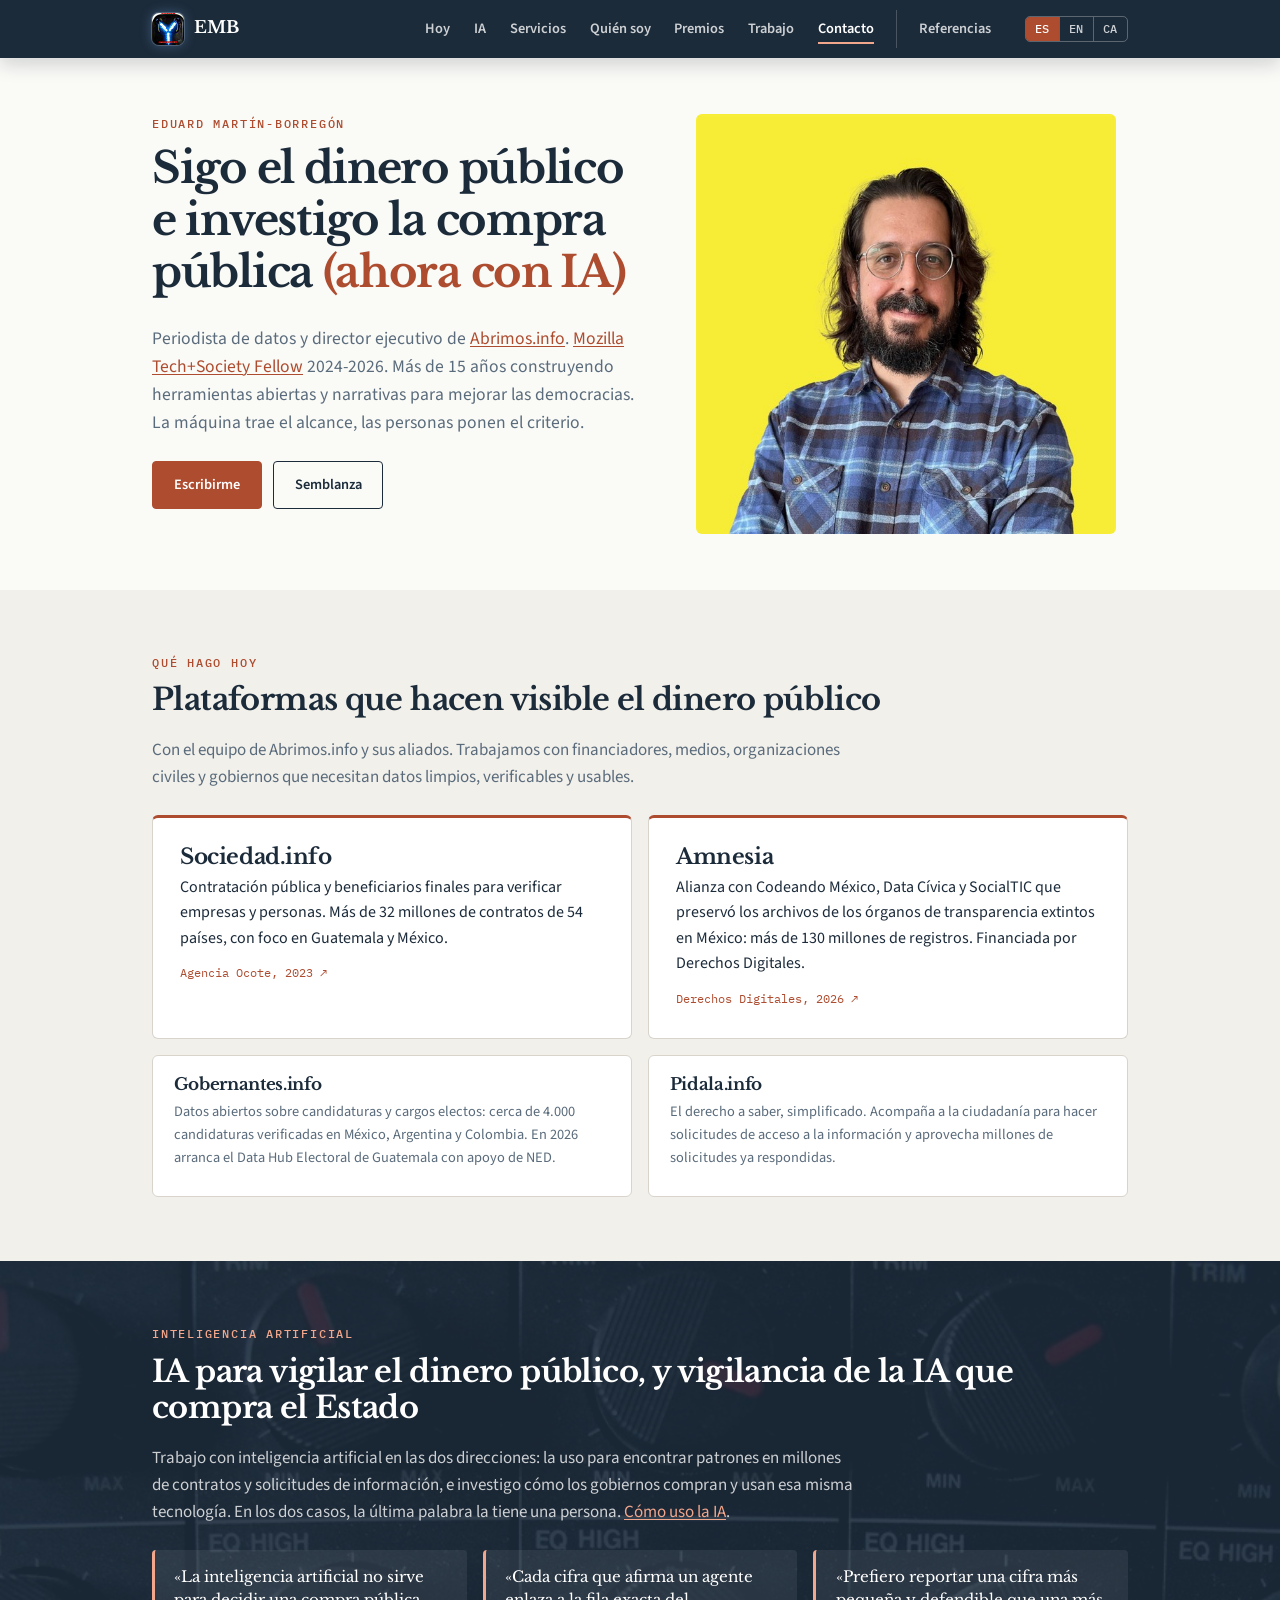
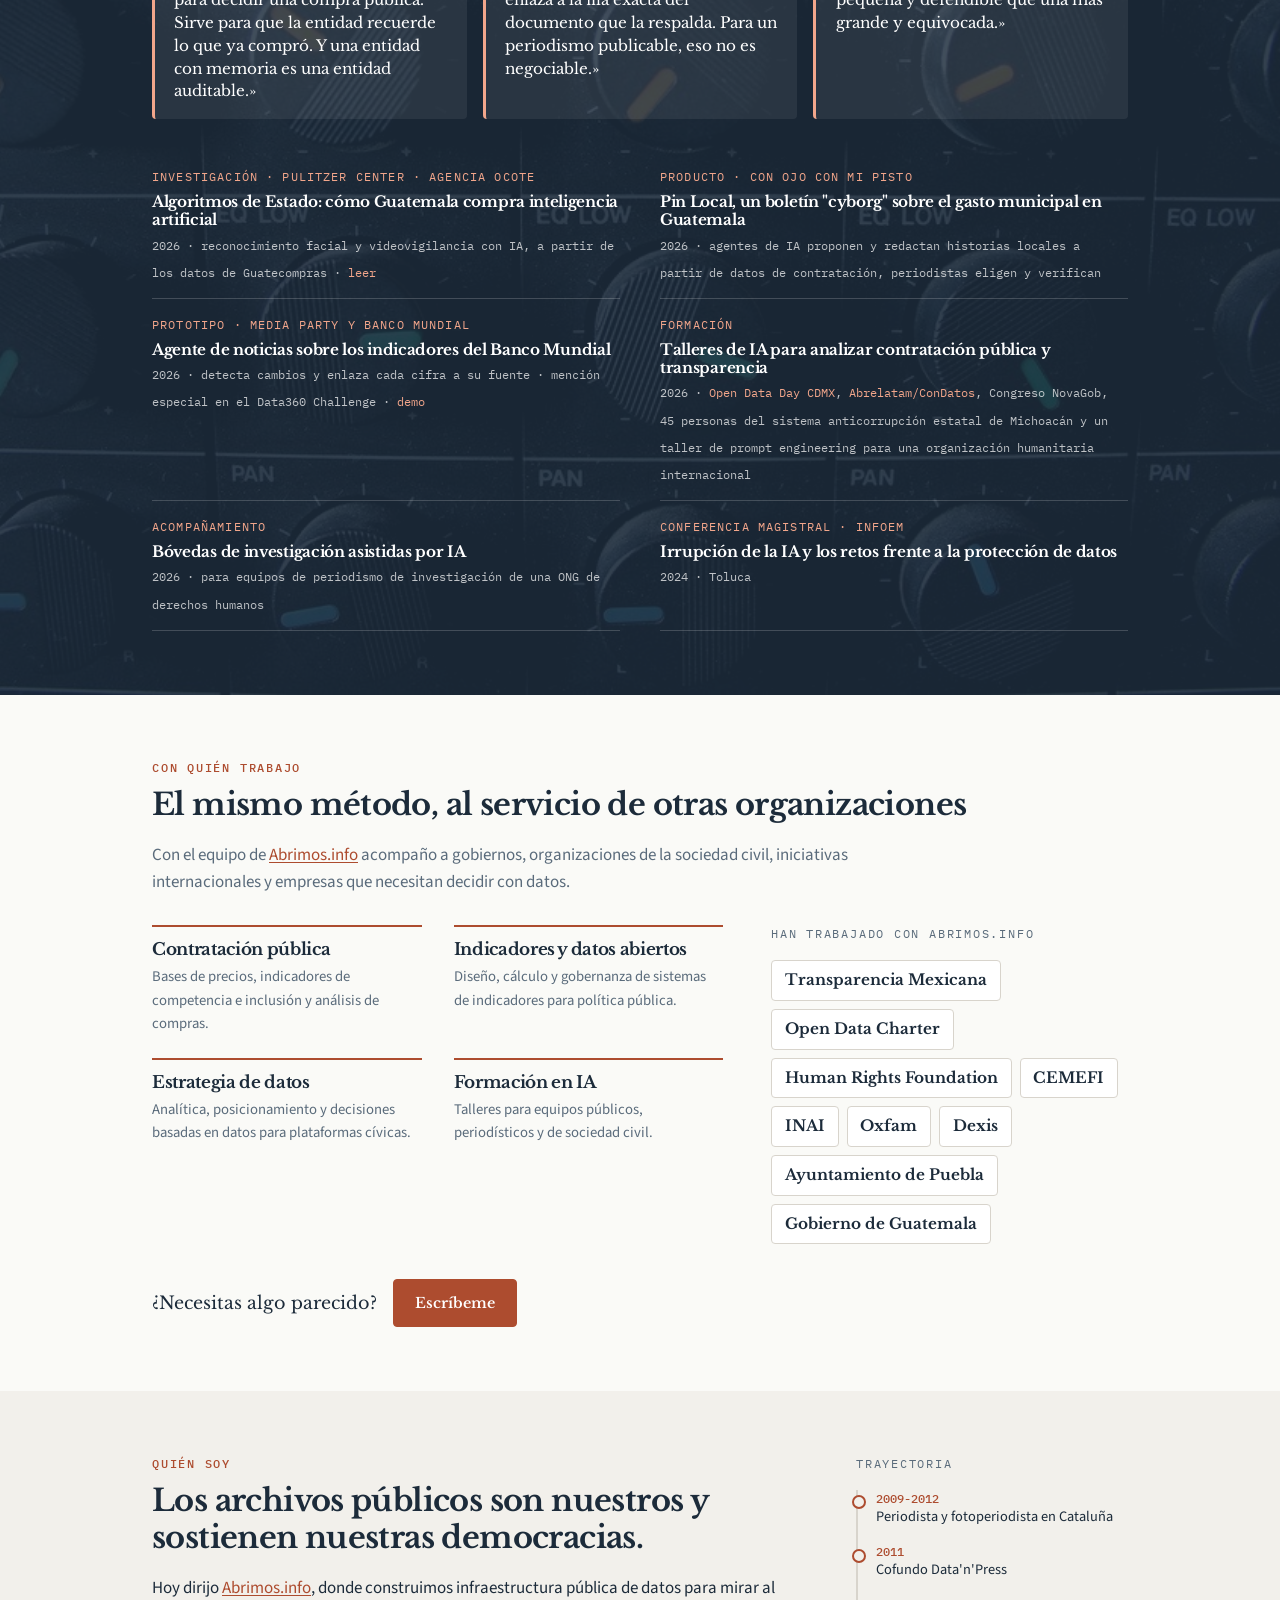
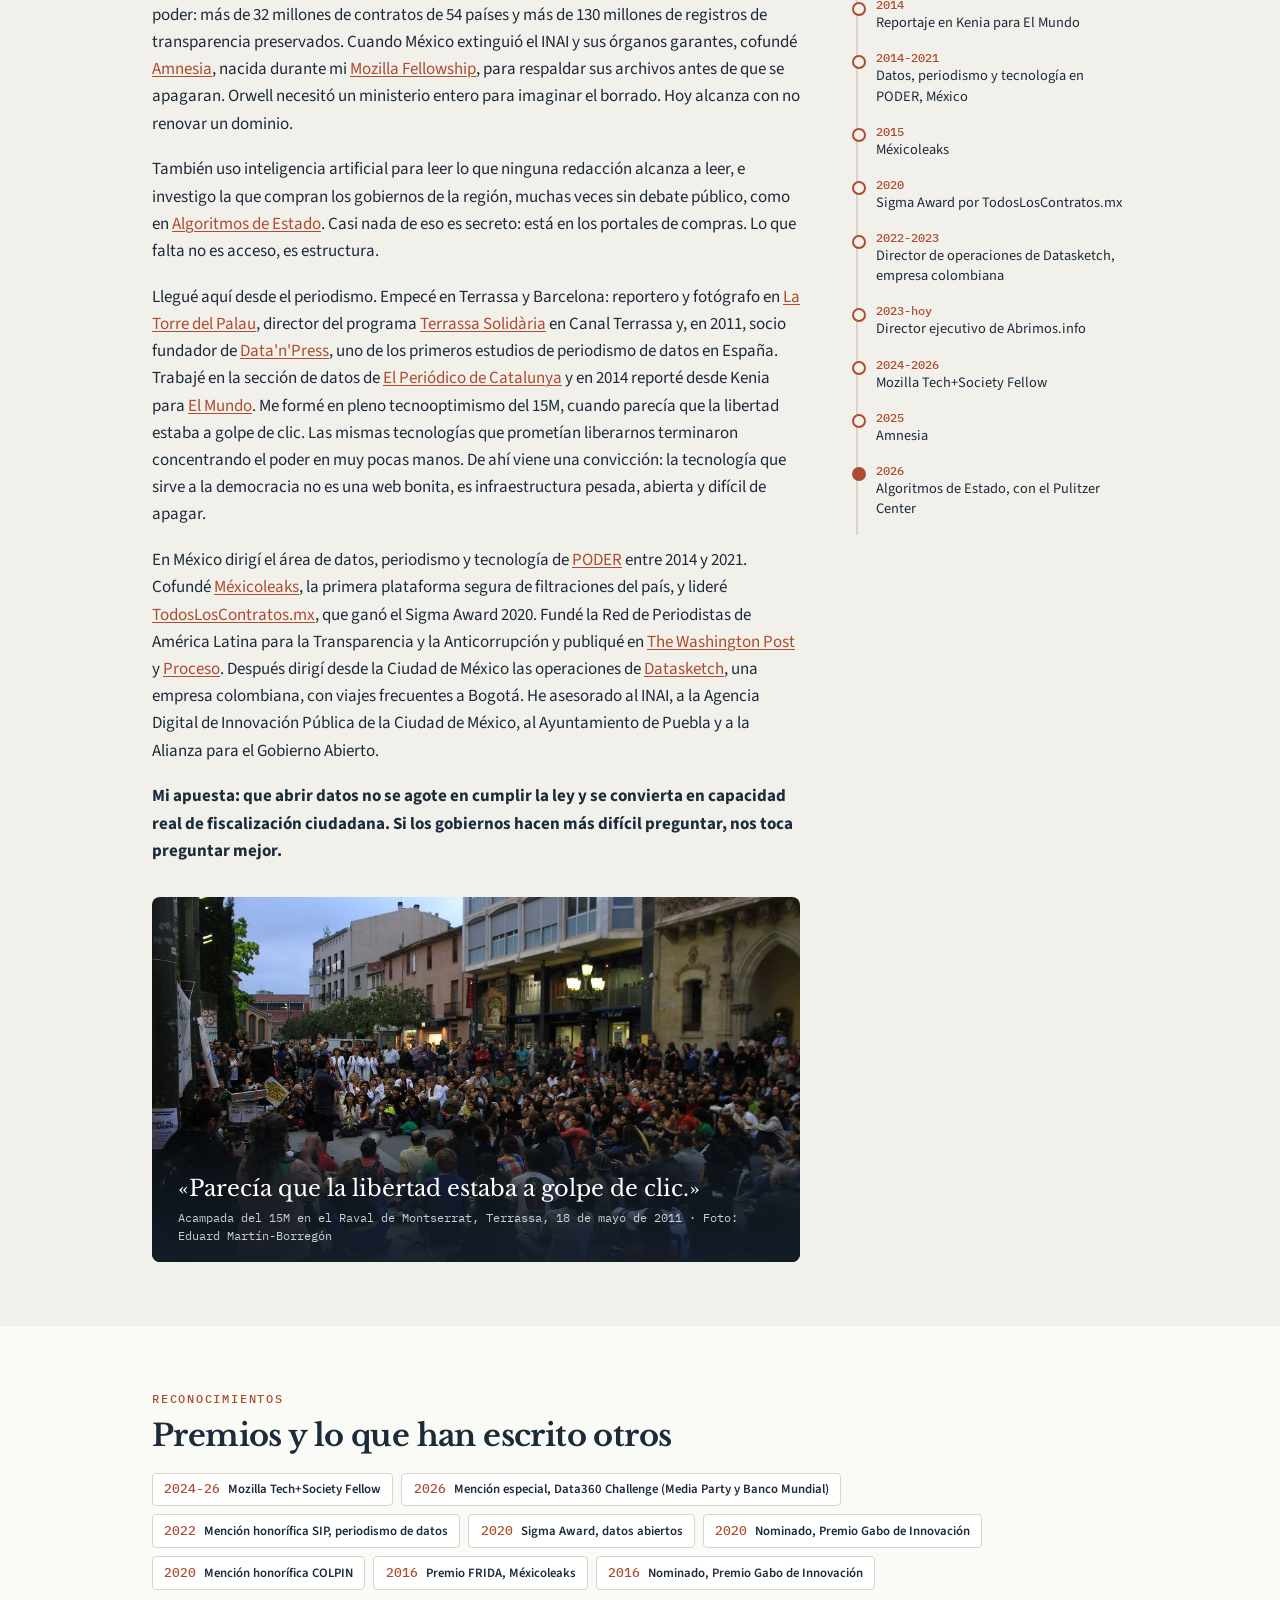
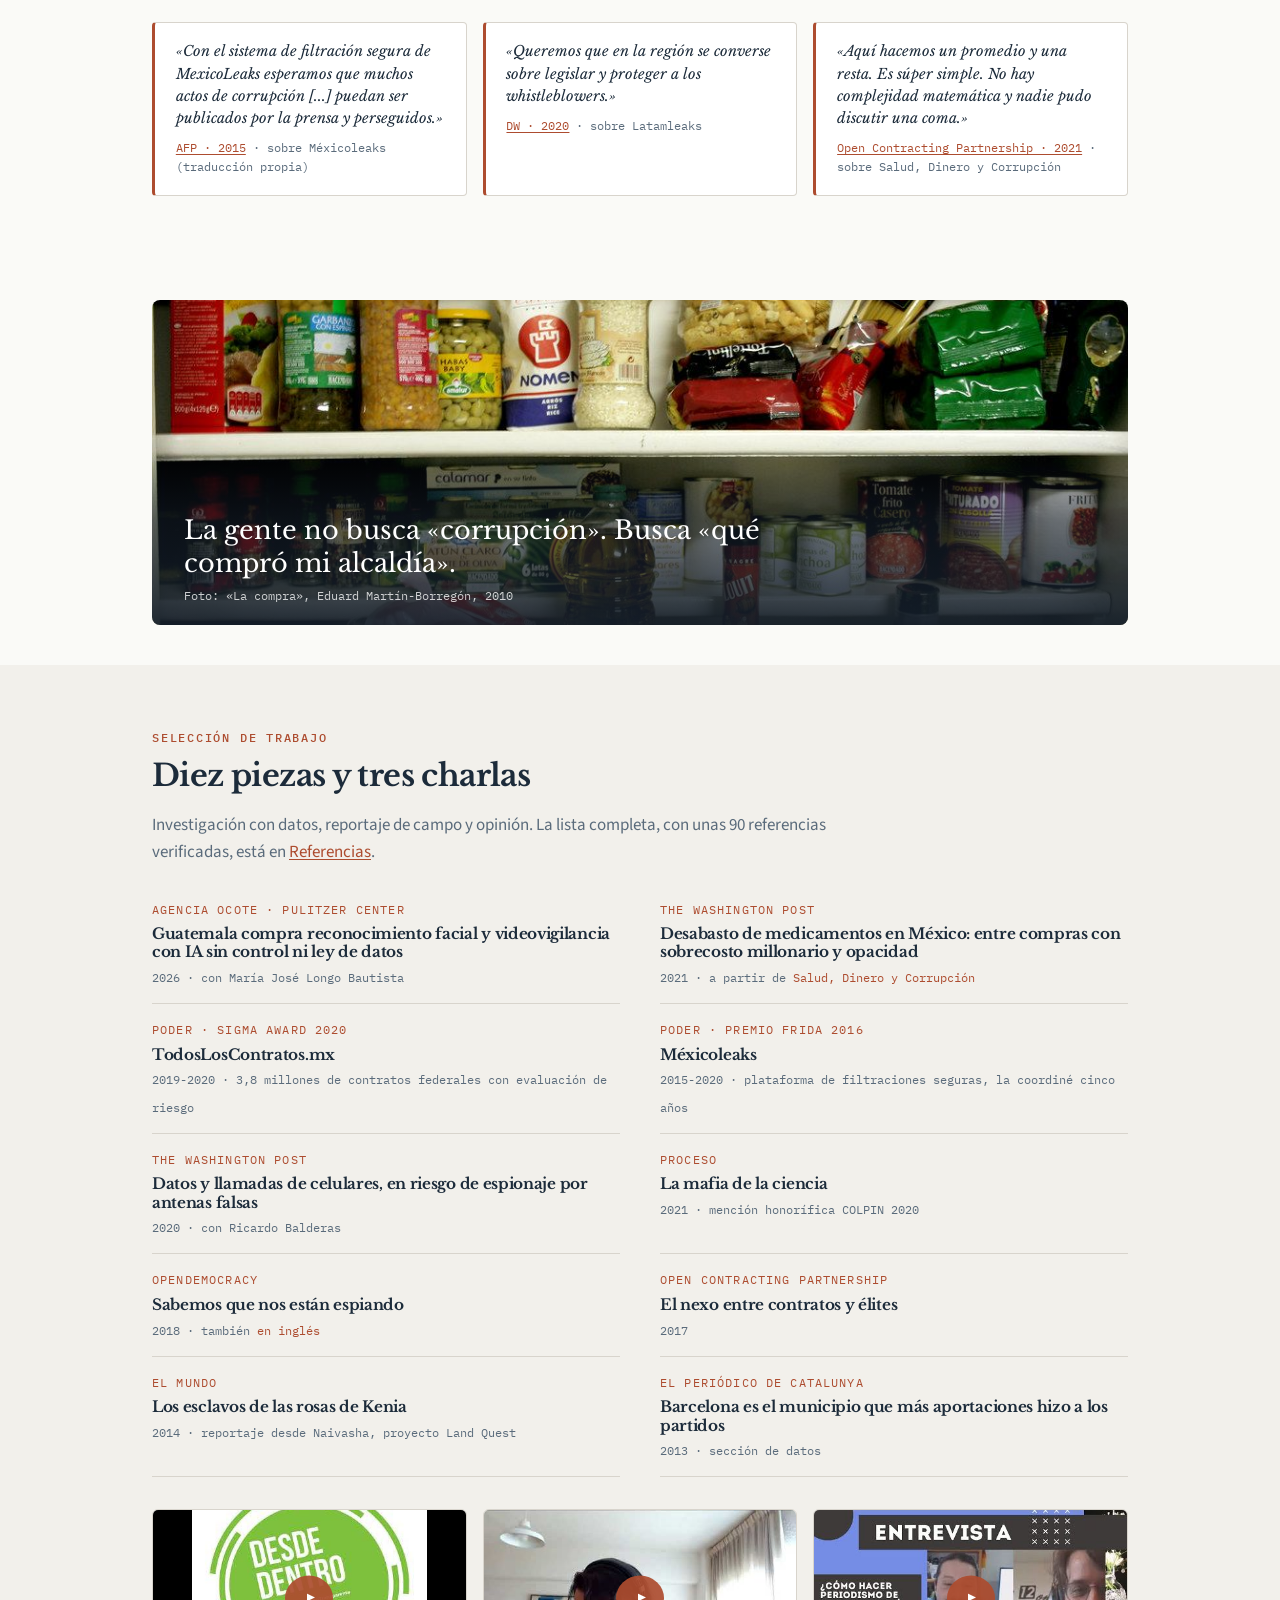
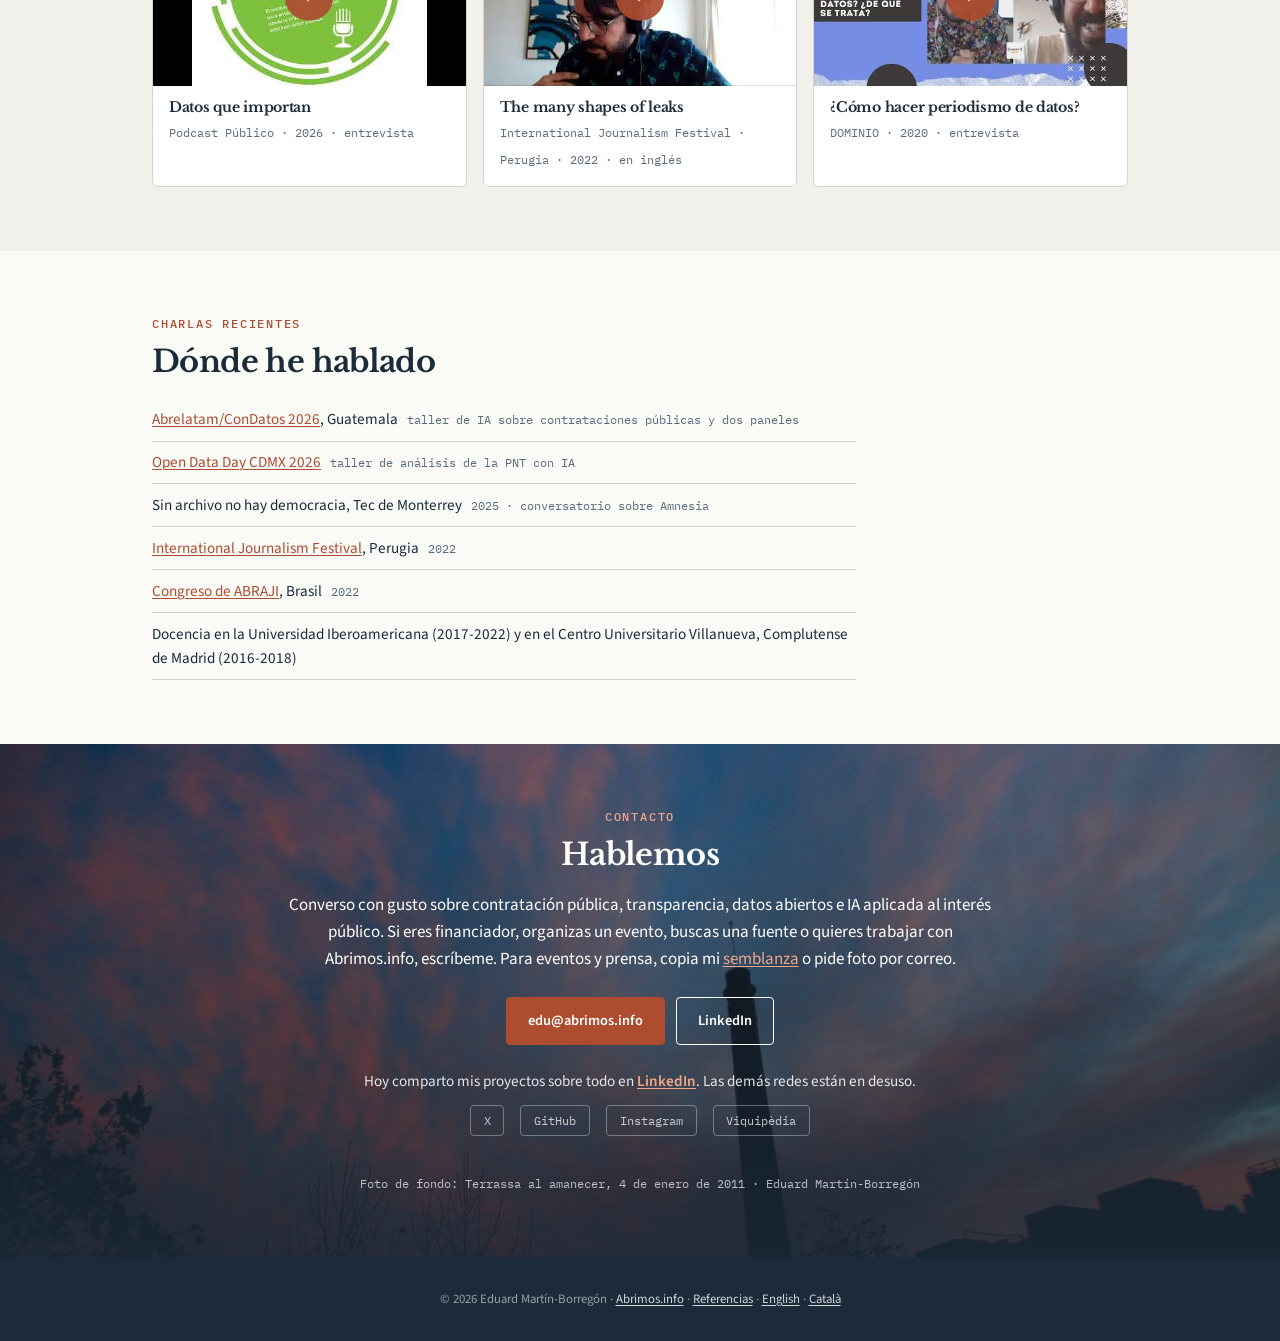
==== index.html @ fc4aac22 "Primera versión de emartinborregon.com en español, inglés y catalán Web estática sin dependencias: p" ====
<!DOCTYPE html>
<html lang="es">
<head>
	<!-- Google tag (gtag.js) -->
	<script async src="https://www.googletagmanager.com/gtag/js?id=G-W6K7R63HX7"></script>
	<script>
		window.dataLayer = window.dataLayer || [];
		function gtag(){dataLayer.push(arguments);}
		gtag('js', new Date());

		gtag('config', 'G-W6K7R63HX7');
	</script>
	<meta charset="utf-8" />
	<meta name="viewport" content="width=device-width, initial-scale=1" />
	<title>Eduard Martín-Borregón | Periodista de datos, contratación pública e IA</title>
	<meta name="description" content="Periodista de datos y director ejecutivo de Abrimos.info. Sigo el dinero público y la compra pública en América Latina, ahora también con IA. Mozilla Fellow y Sigma Award 2020." />
	<meta name="author" content="Eduard Martín-Borregón" />
	<link rel="canonical" href="https://emartinborregon.com/" />
	<link rel="alternate" hreflang="es" href="https://emartinborregon.com/" />
	<link rel="alternate" hreflang="en" href="https://emartinborregon.com/en/" />
	<link rel="alternate" hreflang="ca" href="https://emartinborregon.com/ca/" />
	<link rel="alternate" hreflang="x-default" href="https://emartinborregon.com/" />
	<link rel="icon" href="favicon.ico" sizes="32x32" />
	<link rel="icon" href="icon-192.png" type="image/png" sizes="192x192" />
	<link rel="apple-touch-icon" href="apple-touch-icon.png" />
	<meta name="robots" content="index, follow, max-image-preview:large, max-snippet:-1" />
	<meta property="og:type" content="profile" />
	<meta property="og:site_name" content="Eduard Martín-Borregón" />
	<meta property="og:locale" content="es_MX" />
	<meta property="og:locale:alternate" content="en_US" />
	<meta property="og:locale:alternate" content="ca_ES" />
	<meta property="og:url" content="https://emartinborregon.com/" />
	<meta property="og:title" content="Eduard Martín-Borregón | Sigo el dinero público e investigo la compra pública (ahora con IA)" />
	<meta property="og:description" content="Periodista de datos y director ejecutivo de Abrimos.info. Sigo el dinero público y la compra pública en América Latina, ahora también con IA. Mozilla Fellow y Sigma Award 2020." />
	<meta property="og:image" content="https://emartinborregon.com/images/og-emb.jpg" />
	<meta property="og:image:width" content="1200" />
	<meta property="og:image:height" content="630" />
	<meta property="og:image:alt" content="Retrato de Eduard Martín-Borregón" />
	<meta name="twitter:card" content="summary_large_image" />
	<meta name="twitter:creator" content="@emartinborregon" />
	<script type="application/ld+json">
{
 "@context": "https://schema.org",
 "@graph": [
  {
   "@type": "WebSite",
   "@id": "https://emartinborregon.com/#website",
   "url": "https://emartinborregon.com/",
   "name": "Eduard Martín-Borregón",
   "inLanguage": [
    "es",
    "en",
    "ca"
   ],
   "publisher": {
    "@id": "https://emartinborregon.com/#person"
   }
  },
  {
   "@type": "ProfilePage",
   "@id": "https://emartinborregon.com/#webpage",
   "url": "https://emartinborregon.com/",
   "name": "Eduard Martín-Borregón | Periodista de datos, contratación pública e IA",
   "inLanguage": "es",
   "isPartOf": {
    "@id": "https://emartinborregon.com/#website"
   },
   "mainEntity": {
    "@id": "https://emartinborregon.com/#person"
   },
   "author": {
    "@id": "https://emartinborregon.com/#person"
   },
   "dateModified": "2026-10-14"
  },
  {
   "@type": "Person",
   "@id": "https://emartinborregon.com/#person",
   "name": "Eduard Martín-Borregón",
   "givenName": "Eduard",
   "familyName": "Martín-Borregón",
   "alternateName": [
    "Edu Martín-Borregón",
    "Eduard Martín Borregón",
    "Eduard Martin-Borregon",
    "Eduard Martín-Borregon",
    "EMB"
   ],
   "url": "https://emartinborregon.com/",
   "image": "https://emartinborregon.com/images/emb-retrato.jpg",
   "email": "mailto:edu@abrimos.info",
   "description": "Eduard Martín-Borregón es periodista de datos y director ejecutivo de Abrimos.info. Mozilla Tech+Society Fellow 2024-2026, cofundó Méxicoleaks y Amnesia y lideró TodosLosContratos.mx, ganador del Sigma Award 2020. Desde hace más de 15 años construye herramientas abiertas para seguir el dinero público, ahora también con inteligencia artificial.",
   "jobTitle": "Director ejecutivo de Abrimos.info",
   "hasOccupation": {
    "@type": "Occupation",
    "name": "Periodista de datos"
   },
   "worksFor": {
    "@type": "Organization",
    "name": "Abrimos.info",
    "url": "https://abrimos.info"
   },
   "affiliation": {
    "@type": "Organization",
    "name": "Mozilla Foundation",
    "url": "https://www.mozillafoundation.org"
   },
   "homeLocation": {
    "@type": "Place",
    "name": "Ciudad de México"
   },
   "knowsLanguage": [
    "es",
    "en",
    "ca"
   ],
   "knowsAbout": [
    "Periodismo de datos",
    "Contratación pública",
    "Transparencia y acceso a la información",
    "Datos abiertos",
    "Tecnología cívica",
    "Inteligencia artificial aplicada al interés público",
    "Rendición de cuentas de la IA",
    "Preservación de archivos públicos",
    "Beneficiarios finales"
   ],
   "alumniOf": [
    {
     "@type": "CollegeOrUniversity",
     "name": "Universitat Ramon Llull - Blanquerna"
    },
    {
     "@type": "CollegeOrUniversity",
     "name": "Universidad Rey Juan Carlos"
    }
   ],
   "award": [
    "Mozilla Tech+Society Fellowship 2024-2026",
    "Mención especial, Data360 Challenge 2026 (Media Party y Banco Mundial)",
    "Mención honorífica en periodismo de datos, premios SIP 2022",
    "Sigma Award 2020, TodosLosContratos.mx",
    "Nominado al Premio Gabo de Innovación 2020, TodosLosContratos.mx",
    "Mención honorífica COLPIN 2020, La mafia de la ciencia",
    "Premio FRIDA 2016, Méxicoleaks",
    "Nominado al Premio Gabo de Innovación 2016, Méxicoleaks"
   ],
   "sameAs": [
    "https://www.linkedin.com/in/emartinborregon/",
    "https://x.com/emartinborregon",
    "https://github.com/emartinborregon",
    "https://www.instagram.com/emartinborregon",
    "https://www.flickr.com/photos/emartinborregon/",
    "https://www.wikidata.org/wiki/Q19998327",
    "https://ca.wikipedia.org/wiki/Eduard_Mart%C3%ADn-Borreg%C3%B3n",
    "https://pulitzercenter.org/people/eduard-martin-borregon",
    "https://www.mozillafoundation.org/en/what-we-do/grantmaking/fellowship/eduard-martin-borregon/",
    "https://www.proceso.com.mx/autor/eduard-martin-borregon.html"
   ]
  }
 ]
}
	</script>
	<link rel="preconnect" href="https://fonts.googleapis.com" />
	<link rel="preconnect" href="https://fonts.gstatic.com" crossorigin />
	<link href="https://fonts.googleapis.com/css2?family=Libre+Baskerville:ital,wght@0,400;0,700;1,400&family=Source+Sans+3:wght@400;600;700&family=IBM+Plex+Mono:wght@400;500&display=swap" rel="stylesheet" />
	<link rel="stylesheet" href="style.css" />
</head>
<body>

<nav class="top">
	<div class="wrap">
		<a class="logo" href="#"><img src="images/avatar-emb.jpg" alt="" width="28" height="28" /><span>EMB</span></a>
		<ul class="menu" aria-label="Menú principal">
			<li><a href="#hoy">Hoy</a></li>
			<li><a href="#ia">IA</a></li>
			<li><a href="#con-quien">Servicios</a></li>
			<li><a href="#quien">Quién soy</a></li>
			<li><a href="#reconocimientos">Premios</a></li>
			<li><a href="#trabajo">Trabajo</a></li>
			<li><a href="#contacto">Contacto</a></li>
			<li class="nav-page"><a href="referencias.html">Referencias</a></li>
		</ul>
		<div class="lang" role="group" aria-label="Idioma"><span aria-current="true">ES</span><a href="en/index.html" hreflang="en" lang="en">EN</a><a href="ca/index.html" hreflang="ca" lang="ca">CA</a></div>
	</div>
</nav>

<main>

<!-- 1. Portada -->
<header class="wrap hero">
	<div>
		<span class="label">Eduard Martín-Borregón</span>
		<h1>Sigo el dinero público e investigo la compra pública <span class="h1-tag">(ahora con IA)</span></h1>
		<p class="lead">Periodista de datos y director ejecutivo de <a href="https://abrimos.info" target="_blank" rel="noopener">Abrimos.info</a>. <a href="https://www.mozillafoundation.org/en/what-we-do/grantmaking/fellowship/eduard-martin-borregon/" target="_blank" rel="noopener">Mozilla Tech+Society Fellow</a> 2024-2026. Más de 15 años construyendo herramientas abiertas y narrativas para mejorar las democracias. La máquina trae el alcance, las personas ponen el criterio.</p>
		<div class="actions">
			<a class="btn primary" href="mailto:edu@abrimos.info">Escribirme</a>
			<a class="btn" href="#semblanza" data-open-bio>Semblanza</a>
		</div>
	</div>
	<div class="photo">
		<img src="images/emb-retrato.jpg" alt="Retrato de Eduard Martín-Borregón" width="600" height="600" fetchpriority="high" />
	</div>
</header>

<!-- 3. Qué hago hoy -->
<section id="hoy" class="alt">
	<div class="wrap">
		<span class="label">Qué hago hoy</span>
		<h2>Plataformas que hacen visible el dinero público</h2>
		<p class="prose muted">Con el equipo de Abrimos.info y sus aliados. Trabajamos con financiadores, medios, organizaciones civiles y gobiernos que necesitan datos limpios, verificables y usables.</p>
		<div class="cards hoy">
			<div class="card main">
				<h3><a href="https://sociedad.info" target="_blank" rel="noopener">Sociedad.info</a></h3>
				<p>Contratación pública y beneficiarios finales para verificar empresas y personas. Más de 32 millones de contratos de 54 países, con foco en Guatemala y México.</p>
				<span class="mono"><a href="https://www.agenciaocote.com/blog/2023/12/07/accede-a-sociedad-info-y-fiscaliza-los-gastos-mientras-guatecompras-esta-fuera-de-linea/" target="_blank" rel="noopener">Agencia Ocote, 2023 ↗</a></span>
			</div>
			<div class="card main">
				<h3><a href="https://amnesia.lat" target="_blank" rel="noopener">Amnesia</a></h3>
				<p>Alianza con Codeando México, Data Cívica y SocialTIC que preservó los archivos de los órganos de transparencia extintos en México: más de 130 millones de registros. Financiada por Derechos Digitales.</p>
				<span class="mono"><a href="https://www.derechosdigitales.org/noticias/la-informacion-publica-tambien-es-parte-de-la-memoria-colectiva/" target="_blank" rel="noopener">Derechos Digitales, 2026 ↗</a></span>
			</div>
			<div class="card">
				<h3><a href="https://gobernantes.info" target="_blank" rel="noopener">Gobernantes.info</a></h3>
				<p>Datos abiertos sobre candidaturas y cargos electos: cerca de 4.000 candidaturas verificadas en México, Argentina y Colombia. En 2026 arranca el Data Hub Electoral de Guatemala con apoyo de NED.</p>
			</div>
			<div class="card">
				<h3><a href="https://pidala.info" target="_blank" rel="noopener">Pidala.info</a></h3>
				<p>El derecho a saber, simplificado. Acompaña a la ciudadanía para hacer solicitudes de acceso a la información y aprovecha millones de solicitudes ya respondidas.</p>
			</div>
		</div>
	</div>
</section>

<!-- 3b. IA -->
<section id="ia" class="dark">
	<div class="wrap">
		<span class="label">Inteligencia artificial</span>
		<h2>IA para vigilar el dinero público, y vigilancia de la IA que compra el Estado</h2>
		<p class="prose muted">Trabajo con inteligencia artificial en las dos direcciones: la uso para encontrar patrones en millones de contratos y solicitudes de información, e investigo cómo los gobiernos compran y usan esa misma tecnología. En los dos casos, la última palabra la tiene una persona. <a href="ia.html">Cómo uso la IA</a>.</p>
		<div class="principles">
			<figure><blockquote>«La inteligencia artificial no sirve para decidir una compra pública. Sirve para que la entidad recuerde lo que ya compró. Y una entidad con memoria es una entidad auditable.»</blockquote></figure>
			<figure><blockquote>«Cada cifra que afirma un agente enlaza a la fila exacta del documento que la respalda. Para un periodismo publicable, eso no es negociable.»</blockquote></figure>
			<figure><blockquote>«Prefiero reportar una cifra más pequeña y defendible que una más grande y equivocada.»</blockquote></figure>
		</div>
		<div class="work">
			<div class="item">
				<span class="outlet">Investigación · Pulitzer Center · Agencia Ocote</span>
				<h3><a href="https://pulitzercenter.org/projects/state-algorithms-how-guatemala-buys-artificial-intelligence" target="_blank" rel="noopener">Algoritmos de Estado: cómo Guatemala compra inteligencia artificial</a></h3>
				<span class="mono">2026 · reconocimiento facial y videovigilancia con IA, a partir de los datos de Guatecompras · <a href="https://www.agenciaocote.com/blog/2026/07/08/ia-videovigilancia-control/" target="_blank" rel="noopener">leer</a></span>
			</div>
			<div class="item">
				<span class="outlet">Producto · con Ojo con mi Pisto</span>
				<h3><a href="https://www.ojoconmipisto.com/" target="_blank" rel="noopener">Pin Local, un boletín "cyborg" sobre el gasto municipal en Guatemala</a></h3>
				<span class="mono">2026 · agentes de IA proponen y redactan historias locales a partir de datos de contratación, periodistas eligen y verifican</span>
			</div>
			<div class="item">
				<span class="outlet">Prototipo · Media Party y Banco Mundial</span>
				<h3><a href="https://github.com/Abrimos-info/abrimos-data360-monitor" target="_blank" rel="noopener">Agente de noticias sobre los indicadores del Banco Mundial</a></h3>
				<span class="mono">2026 · detecta cambios y enlaza cada cifra a su fuente · mención especial en el Data360 Challenge · <a href="https://data360-demo.abrimos.info" target="_blank" rel="noopener">demo</a></span>
			</div>
			<div class="item">
				<span class="outlet">Formación</span>
				<h3>Talleres de IA para analizar contratación pública y transparencia</h3>
				<span class="mono">2026 · <a href="https://socialtic.org/blog/open-data-day-cdmx-2026/" target="_blank" rel="noopener">Open Data Day CDMX</a>, <a href="https://pretalx.abrelatam.org/abrelatam-2026/speaker/HJXRQH/" target="_blank" rel="noopener">Abrelatam/ConDatos</a>, Congreso NovaGob, 45 personas del sistema anticorrupción estatal de Michoacán y un taller de prompt engineering para una organización humanitaria internacional</span>
			</div>
			<div class="item">
				<span class="outlet">Acompañamiento</span>
				<h3>Bóvedas de investigación asistidas por IA</h3>
				<span class="mono">2026 · para equipos de periodismo de investigación de una ONG de derechos humanos</span>
			</div>
			<div class="item">
				<span class="outlet">Conferencia magistral · INFOEM</span>
				<h3><a href="https://infoem.org.mx/doc/publicaciones/progcongintinfoem2024V3web.pdf" target="_blank" rel="noopener">Irrupción de la IA y los retos frente a la protección de datos</a></h3>
				<span class="mono">2024 · Toluca</span>
			</div>
		</div>
	</div>
</section>

<!-- 3a. Con quién trabajo -->
<section id="con-quien">
	<div class="wrap">
		<span class="label">Con quién trabajo</span>
		<h2>El mismo método, al servicio de otras organizaciones</h2>
		<p class="prose muted">Con el equipo de <a href="https://abrimos.info" target="_blank" rel="noopener">Abrimos.info</a> acompaño a gobiernos, organizaciones de la sociedad civil, iniciativas internacionales y empresas que necesitan decidir con datos.</p>
		<div class="clients">
			<ul class="services">
				<li><h3>Contratación pública</h3><p>Bases de precios, indicadores de competencia e inclusión y análisis de compras.</p></li>
				<li><h3>Indicadores y datos abiertos</h3><p>Diseño, cálculo y gobernanza de sistemas de indicadores para política pública.</p></li>
				<li><h3>Estrategia de datos</h3><p>Analítica, posicionamiento y decisiones basadas en datos para plataformas cívicas.</p></li>
				<li><h3>Formación en IA</h3><p>Talleres para equipos públicos, periodísticos y de sociedad civil.</p></li>
			</ul>
			<div class="orgs">
				<p class="timeline-title">Han trabajado con Abrimos.info</p>
				<ul aria-label="Organizaciones">
					<li>Transparencia Mexicana</li>
					<li>Open Data Charter</li>
					<li>Human Rights Foundation</li>
					<li>CEMEFI</li>
					<li>INAI</li>
					<li>Oxfam</li>
					<li>Dexis</li>
					<li>Ayuntamiento de Puebla</li>
					<li>Gobierno de Guatemala</li>
				</ul>
			</div>
		</div>
		<p class="clients-cta"><span>¿Necesitas algo parecido?</span> <a class="btn primary" href="mailto:edu@abrimos.info?subject=Consulta%20desde%20emartinborregon.com">Escríbeme</a></p>
	</div>
</section>

<!-- 2. Quién soy -->
<section id="quien" class="alt">
	<div class="wrap about">
		<div class="prose">
		<span class="label">Quién soy</span>
		<h2>Los archivos públicos son nuestros y sostienen nuestras democracias.</h2>
		<p>Hoy dirijo <a href="https://abrimos.info" target="_blank" rel="noopener">Abrimos.info</a>, donde construimos infraestructura pública de datos para mirar al poder: más de 32 millones de contratos de 54 países y más de 130 millones de registros de transparencia preservados. Cuando México extinguió el INAI y sus órganos garantes, cofundé <a href="https://amnesia.lat" target="_blank" rel="noopener">Amnesia</a>, nacida durante mi <a href="https://www.mozillafoundation.org/en/what-we-do/grantmaking/fellowship/eduard-martin-borregon/" target="_blank" rel="noopener">Mozilla Fellowship</a>, para respaldar sus archivos antes de que se apagaran. Orwell necesitó un ministerio entero para imaginar el borrado. Hoy alcanza con no renovar un dominio.</p>
		<p>También uso inteligencia artificial para leer lo que ninguna redacción alcanza a leer, e investigo la que compran los gobiernos de la región, muchas veces sin debate público, como en <a href="https://www.agenciaocote.com/blog/2026/07/08/ia-videovigilancia-control/" target="_blank" rel="noopener">Algoritmos de Estado</a>. Casi nada de eso es secreto: está en los portales de compras. Lo que falta no es acceso, es estructura.</p>
		<p>Llegué aquí desde el periodismo. Empecé en Terrassa y Barcelona: reportero y fotógrafo en <a href="https://naciodigital.cat/latorredelpalau/politica/cagravelcul-del-radi-de-la-terra_1016172_102.html" target="_blank" rel="noopener">La Torre del Palau</a>, director del programa <a href="http://terrassasolidaria.blogspot.com/2025/05/sobre-el-programa.html" target="_blank" rel="noopener">Terrassa Solidària</a> en Canal Terrassa y, en 2011, socio fundador de <a href="https://datanpress.com" target="_blank" rel="noopener">Data'n'Press</a>, uno de los primeros estudios de periodismo de datos en España. Trabajé en la sección de datos de <a href="https://www.elperiodico.com/es/politica/20131111/barcelona-aportaciones-partidos-politicos-2828790" target="_blank" rel="noopener">El Periódico de Catalunya</a> y en 2014 reporté desde Kenia para <a href="https://www.elmundo.es/internacional/2014/01/16/52d52972268e3e9f318b456f.html" target="_blank" rel="noopener">El Mundo</a>. Me formé en pleno tecnooptimismo del 15M, cuando parecía que la libertad estaba a golpe de clic. Las mismas tecnologías que prometían liberarnos terminaron concentrando el poder en muy pocas manos. De ahí viene una convicción: la tecnología que sirve a la democracia no es una web bonita, es infraestructura pesada, abierta y difícil de apagar.</p>
		<p>En México dirigí el área de datos, periodismo y tecnología de <a href="https://web.archive.org/web/20211205223040/https://poderlatam.org/equipo/" target="_blank" rel="noopener">PODER</a> entre 2014 y 2021. Cofundé <a href="http://web.archive.org/web/20240613221033/https://mexicoleaks.mx/" target="_blank" rel="noopener">Méxicoleaks</a>, la primera plataforma segura de filtraciones del país, y lideré <a href="https://todosloscontratos.sociedad.info/es/todos-los-contratos" target="_blank" rel="noopener">TodosLosContratos.mx</a>, que ganó el Sigma Award 2020. Fundé la Red de Periodistas de América Latina para la Transparencia y la Anticorrupción y publiqué en <a href="https://www.washingtonpost.com/es/post-opinion/2021/05/10/desbasto-medicamentos-mexico-investigacion-imss-opacidad/" target="_blank" rel="noopener">The Washington Post</a> y <a href="https://www.proceso.com.mx/autor/eduard-martin-borregon.html" target="_blank" rel="noopener">Proceso</a>. Después dirigí desde la Ciudad de México las operaciones de <a href="https://datasketch.co" target="_blank" rel="noopener">Datasketch</a>, una empresa colombiana, con viajes frecuentes a Bogotá. He asesorado al INAI, a la Agencia Digital de Innovación Pública de la Ciudad de México, al Ayuntamiento de Puebla y a la Alianza para el Gobierno Abierto.</p>
		<p><strong>Mi apuesta: que abrir datos no se agote en cumplir la ley y se convierta en capacidad real de fiscalización ciudadana. Si los gobiernos hacen más difícil preguntar, nos toca preguntar mejor.</strong></p>
			<figure class="inline-band">
				<img src="images/fotos/acampada-15m-terrassa.jpg" alt="Asamblea de la acampada del 15M en el Raval de Montserrat, Terrassa, de noche y llena de gente sentada en el suelo" width="1024" height="683" loading="lazy" />
				<figcaption>
					<blockquote>«Parecía que la libertad estaba a golpe de clic.»</blockquote>
					<span class="credit">Acampada del 15M en el Raval de Montserrat, Terrassa, 18 de mayo de 2011 · Foto: Eduard Martín-Borregón</span>
				</figcaption>
			</figure>
	</div>
		<aside>
			<p class="timeline-title">Trayectoria</p>
			<ol class="timeline">
				<li><b>2009-2012</b>Periodista y fotoperiodista en Cataluña</li>
				<li><b>2011</b>Cofundo Data'n'Press</li>
				<li><b>2014</b>Reportaje en Kenia para El Mundo</li>
				<li><b>2014-2021</b>Datos, periodismo y tecnología en PODER, México</li>
				<li><b>2015</b>Méxicoleaks</li>
				<li><b>2020</b>Sigma Award por TodosLosContratos.mx</li>
				<li><b>2022-2023</b>Director de operaciones de Datasketch, empresa colombiana</li>
				<li><b>2023-hoy</b>Director ejecutivo de Abrimos.info</li>
				<li><b>2024-2026</b>Mozilla Tech+Society Fellow</li>
				<li><b>2025</b>Amnesia</li>
				<li class="now"><b>2026</b>Algoritmos de Estado, con el Pulitzer Center</li>
			</ol>
		</aside>
	</div>
</section>

<!-- 4. Reconocimientos -->
<section id="reconocimientos">
	<div class="wrap">
		<span class="label">Reconocimientos</span>
		<h2>Premios y lo que han escrito otros</h2>
		<ul class="awards">
			<li><a href="https://www.mozillafoundation.org/en/what-we-do/grantmaking/fellowship/eduard-martin-borregon/" target="_blank" rel="noopener"><b>2024-26</b> Mozilla Tech+Society Fellow</a></li>
			<li><a href="https://mediaparty.org/2026/06/18/data-360-challenge-winners/" target="_blank" rel="noopener"><b>2026</b> Mención especial, Data360 Challenge (Media Party y Banco Mundial)</a></li>
			<li><a href="https://www.sipiapa.org/notas/1215301-la-sip-concede-premios-la-excelencia-periodistica-2022-medios-y-periodistas-12-paises" target="_blank" rel="noopener"><b>2022</b> Mención honorífica SIP, periodismo de datos</a></li>
			<li><a href="https://poderlatam.org/2020/02/poder-gana-con-todosloscontratos-mx-el-prestigioso-premio-sigma-de-periodismo-de-datos-abiertos/" target="_blank" rel="noopener"><b>2020</b> Sigma Award, datos abiertos</a></li>
			<li><a href="https://premioggm.org/noticias/2021/01/acta-del-jurado-del-premio-gabo-2020-categoria-innovacion/" target="_blank" rel="noopener"><b>2020</b> Nominado, Premio Gabo de Innovación</a></li>
			<li><a href="https://gijn.org/2020/11/18/colpin-2020-reconoce-los-mejores-trabajos-periodisticos-de-america-latina/" target="_blank" rel="noopener"><b>2020</b> Mención honorífica COLPIN</a></li>
			<li><a href="https://www.proceso.com.mx/nacional/2016/6/24/recibe-la-plataforma-mexicoleaks-el-premio-frida-166301.html" target="_blank" rel="noopener"><b>2016</b> Premio FRIDA, Méxicoleaks</a></li>
			<li><a href="https://premioggm.org/trabajo/edicion/2016/innovacion/mexicoleaks/" target="_blank" rel="noopener"><b>2016</b> Nominado, Premio Gabo de Innovación</a></li>
		</ul>
		<div class="quotes">
			<figure>
				<blockquote>«Con el sistema de filtración segura de MexicoLeaks esperamos que muchos actos de corrupción [...] puedan ser publicados por la prensa y perseguidos.»</blockquote>
				<figcaption><a href="http://web.archive.org/web/20230622095500/https://phys.org/news/2015-03-mexico-wikileaks.html" target="_blank" rel="noopener">AFP · 2015</a> · sobre Méxicoleaks (traducción propia)</figcaption>
			</figure>
			<figure>
				<blockquote>«Queremos que en la región se converse sobre legislar y proteger a los whistleblowers.»</blockquote>
				<figcaption><a href="https://www.dw.com/es/latamleaks-la-plataforma-que-quiere-golpear-a-los-corruptos/a-52579188" target="_blank" rel="noopener">DW · 2020</a> · sobre Latamleaks</figcaption>
			</figure>
			<figure>
				<blockquote>«Aquí hacemos un promedio y una resta. Es súper simple. No hay complejidad matemática y nadie pudo discutir una coma.»</blockquote>
				<figcaption><a href="https://www.open-contracting.org/es/2021/11/19/como-una-alianza-entre-pacientes-y-periodistas-investigo-los-contratos-de-medicamentos-en-mexico/" target="_blank" rel="noopener">Open Contracting Partnership · 2021</a> · sobre Salud, Dinero y Corrupción</figcaption>
			</figure>
		</div>
	</div>
</section>

<!-- Banda de foto -->
<div class="wrap band">
	<figure>
		<img src="images/fotos/la-compra.jpg" alt="Estantes de una despensa llenos de latas, frascos y paquetes de colores" width="1024" height="683" loading="lazy" />
		<figcaption>
			<blockquote>La gente no busca «corrupción». Busca «qué compró mi alcaldía».</blockquote>
			<span class="credit">Foto: «La compra», Eduard Martín-Borregón, 2010</span>
		</figcaption>
	</figure>
</div>

<!-- 5. Selección de trabajo -->
<section id="trabajo" class="alt">
	<div class="wrap">
		<span class="label">Selección de trabajo</span>
		<h2>Diez piezas y tres charlas</h2>
		<p class="prose muted">Investigación con datos, reportaje de campo y opinión. La lista completa, con unas 90 referencias verificadas, está en <a href="referencias.html">Referencias</a>.</p>
		<div class="work">
			<div class="item">
				<span class="outlet">Agencia Ocote · Pulitzer Center</span>
				<h3><a href="https://www.agenciaocote.com/blog/2026/07/08/ia-videovigilancia-control/" target="_blank" rel="noopener">Guatemala compra reconocimiento facial y videovigilancia con IA sin control ni ley de datos</a></h3>
				<span class="mono">2026 · con María José Longo Bautista</span>
			</div>
			<div class="item">
				<span class="outlet">The Washington Post</span>
				<h3><a href="https://www.washingtonpost.com/es/post-opinion/2021/05/10/desbasto-medicamentos-mexico-investigacion-imss-opacidad/" target="_blank" rel="noopener">Desabasto de medicamentos en México: entre compras con sobrecosto millonario y opacidad</a></h3>
				<span class="mono">2021 · a partir de <a href="https://saluddineroycorrupcion.sociedad.info/es/salud" target="_blank" rel="noopener">Salud, Dinero y Corrupción</a></span>
			</div>
			<div class="item">
				<span class="outlet">PODER · Sigma Award 2020</span>
				<h3><a href="https://todosloscontratos.sociedad.info/es/todos-los-contratos" target="_blank" rel="noopener">TodosLosContratos.mx</a></h3>
				<span class="mono">2019-2020 · 3,8 millones de contratos federales con evaluación de riesgo</span>
			</div>
			<div class="item">
				<span class="outlet">PODER · Premio FRIDA 2016</span>
				<h3><a href="http://web.archive.org/web/20240613221033/https://mexicoleaks.mx/" target="_blank" rel="noopener">Méxicoleaks</a></h3>
				<span class="mono">2015-2020 · plataforma de filtraciones seguras, la coordiné cinco años</span>
			</div>
			<div class="item">
				<span class="outlet">The Washington Post</span>
				<h3><a href="https://www.washingtonpost.com/es/post-opinion/2020/05/31/datos-y-llamadas-de-celulares-en-riesgo-de-espionaje-por-antenas-falsas-en-america-latina/" target="_blank" rel="noopener">Datos y llamadas de celulares, en riesgo de espionaje por antenas falsas</a></h3>
				<span class="mono">2020 · con Ricardo Balderas</span>
			</div>
			<div class="item">
				<span class="outlet">Proceso</span>
				<h3><a href="https://www.proceso.com.mx/nacional/2021/9/22/la-mafia-de-la-ciencia-272198.html" target="_blank" rel="noopener">La mafia de la ciencia</a></h3>
				<span class="mono">2021 · mención honorífica COLPIN 2020</span>
			</div>
			<div class="item">
				<span class="outlet">openDemocracy</span>
				<h3><a href="https://www.opendemocracy.net/es/sabemos-que-nos-est-n-espiando-0/" target="_blank" rel="noopener">Sabemos que nos están espiando</a></h3>
				<span class="mono">2018 · también <a href="https://www.opendemocracy.net/en/we-know-they-are-spying-on-us/" target="_blank" rel="noopener">en inglés</a></span>
			</div>
			<div class="item">
				<span class="outlet">Open Contracting Partnership</span>
				<h3><a href="https://www.open-contracting.org/2017/05/22/el-nexo-entre-contratos-y-elites-poner-las-contrataciones-abiertas-en-uso-desde-sociedad-civil/" target="_blank" rel="noopener">El nexo entre contratos y élites</a></h3>
				<span class="mono">2017</span>
			</div>
			<div class="item">
				<span class="outlet">El Mundo</span>
				<h3><a href="https://www.elmundo.es/internacional/2014/01/16/52d52972268e3e9f318b456f.html" target="_blank" rel="noopener">Los esclavos de las rosas de Kenia</a></h3>
				<span class="mono">2014 · reportaje desde Naivasha, proyecto Land Quest</span>
			</div>
			<div class="item">
				<span class="outlet">El Periódico de Catalunya</span>
				<h3><a href="https://www.elperiodico.com/es/politica/20131111/barcelona-aportaciones-partidos-politicos-2828790" target="_blank" rel="noopener">Barcelona es el municipio que más aportaciones hizo a los partidos</a></h3>
				<span class="mono">2013 · sección de datos</span>
			</div>
		</div>
		<div class="videos">
			<a class="video" href="https://www.youtube.com/watch?v=-F184RVLpr0" target="_blank" rel="noopener">
				<div class="thumb"><img src="images/videos/yt--F184RVLpr0.jpg" alt="" loading="lazy" width="480" height="270" /></div>
				<div class="body"><h3>Datos que importan</h3><span class="mono">Podcast Público · 2026 · entrevista</span></div>
			</a>
			<a class="video" href="https://www.youtube.com/watch?v=NOmQsI2DC1c" target="_blank" rel="noopener">
				<div class="thumb"><img src="images/videos/yt-NOmQsI2DC1c.jpg" alt="" loading="lazy" width="480" height="270" /></div>
				<div class="body"><h3>The many shapes of leaks</h3><span class="mono">International Journalism Festival · Perugia · 2022 · en inglés</span></div>
			</a>
			<a class="video" href="https://www.youtube.com/watch?v=r8Y_VEac3jM" target="_blank" rel="noopener">
				<div class="thumb"><img src="images/videos/yt-r8Y_VEac3jM.jpg" alt="" loading="lazy" width="480" height="270" /></div>
				<div class="body"><h3>¿Cómo hacer periodismo de datos?</h3><span class="mono">DOMINIO · 2020 · entrevista</span></div>
			</a>
		</div>
	</div>
</section>

<!-- 6. Charlas -->
<section id="charlas">
	<div class="wrap">
		<span class="label">Charlas recientes</span>
		<h2>Dónde he hablado</h2>
		<ul class="talks">
			<li><a href="https://pretalx.abrelatam.org/abrelatam-2026/speaker/HJXRQH/" target="_blank" rel="noopener">Abrelatam/ConDatos 2026</a>, Guatemala <span class="mono">taller de IA sobre contrataciones públicas y dos paneles</span></li>
			<li><a href="https://socialtic.org/blog/open-data-day-cdmx-2026/" target="_blank" rel="noopener">Open Data Day CDMX 2026</a> <span class="mono">taller de análisis de la PNT con IA</span></li>
			<li>Sin archivo no hay democracia, Tec de Monterrey <span class="mono">2025 · conversatorio sobre Amnesia</span></li>
			<li><a href="https://www.journalismfestival.com/speaker/eduard-martin-borregon" target="_blank" rel="noopener">International Journalism Festival</a>, Perugia <span class="mono">2022</span></li>
			<li><a href="https://congresso.abraji.org.br/palestrante/eduard-martin-borregon" target="_blank" rel="noopener">Congreso de ABRAJI</a>, Brasil <span class="mono">2022</span></li>
			<li>Docencia en la Universidad Iberoamericana (2017-2022) y en el Centro Universitario Villanueva, Complutense de Madrid (2016-2018)</li>
		</ul>
	</div>
</section>

<!-- 7. Contacto -->
<section id="contacto" class="contact-photo">
	<div class="wrap">
		<div class="contact">
			<span class="label">Contacto</span>
			<h2>Hablemos</h2>
			<p class="prose">Converso con gusto sobre contratación pública, transparencia, datos abiertos e IA aplicada al interés público. Si eres financiador, organizas un evento, buscas una fuente o quieres trabajar con Abrimos.info, escríbeme. Para eventos y prensa, copia mi <a href="#semblanza" data-open-bio>semblanza</a> o pide foto por correo.</p>
			<div class="actions" style="justify-content:center">
				<a class="btn primary" href="mailto:edu@abrimos.info">edu@abrimos.info</a>
				<a class="btn" href="https://www.linkedin.com/in/emartinborregon/" target="_blank" rel="noopener">LinkedIn</a>
			</div>
			<p class="social-note">Hoy comparto mis proyectos sobre todo en <a href="https://www.linkedin.com/in/emartinborregon/" target="_blank" rel="noopener">LinkedIn</a>. Las demás redes están en desuso.</p>
			<ul class="icons">
				<li><a href="https://x.com/emartinborregon" target="_blank" rel="noopener me">X</a></li>
				<li><a href="https://github.com/emartinborregon" target="_blank" rel="noopener me">GitHub</a></li>
				<li><a href="https://www.instagram.com/emartinborregon" target="_blank" rel="noopener me">Instagram</a></li>
				<li><a href="https://ca.wikipedia.org/wiki/Eduard_Mart%C3%ADn-Borreg%C3%B3n" target="_blank" rel="noopener">Viquipèdia</a></li>
			</ul>
			<span class="credit">Foto de fondo: Terrassa al amanecer, 4 de enero de 2011 · Eduard Martín-Borregón</span>
		</div>
	</div>
</section>

</main>

<footer>
	© 2026 Eduard Martín-Borregón · <a href="https://abrimos.info" target="_blank" rel="noopener">Abrimos.info</a> · <a href="referencias.html">Referencias</a> · <a href="en/index.html" hreflang="en" lang="en">English</a> · <a href="ca/index.html" hreflang="ca" lang="ca">Català</a>
</footer>

<!-- Semblanza -->
<dialog id="semblanza" class="bio" aria-labelledby="bio-title">
	<div class="bio-head">
		<h2 id="bio-title">Semblanza</h2>
		<button type="button" class="bio-close" aria-label="Cerrar">×</button>
	</div>
	<p class="muted small">En tercera persona, lista para programas de eventos, notas de prensa y presentaciones.</p>
	<div class="bio-block">
		<div class="bio-bar"><span class="label">Breve · 46 palabras</span><button type="button" class="btn copy" data-copy="bio-corta" data-done="Copiada">Copiar</button></div>
		<div id="bio-corta" class="bio-text"><p>Eduard Martín-Borregón es periodista de datos y director ejecutivo de Abrimos.info. Mozilla Tech+Society Fellow 2024-2026, cofundó Méxicoleaks y Amnesia y lideró TodosLosContratos.mx, ganador del Sigma Award 2020. Desde hace más de 15 años construye herramientas abiertas para seguir el dinero público, ahora también con inteligencia artificial.</p></div>
	</div>
	<div class="bio-block">
		<div class="bio-bar"><span class="label">Completa · 228 palabras</span><button type="button" class="btn copy" data-copy="bio-larga" data-done="Copiada">Copiar</button></div>
		<div id="bio-larga" class="bio-text">
				<p>Eduard Martín-Borregón es periodista de datos y director ejecutivo de Abrimos.info, organización que construye infraestructura pública de datos sobre contratación, transparencia y poder en América Latina. Como Mozilla Tech+Society Fellow (2024-2026) cofundó Amnesia, la iniciativa que preservó más de 130 millones de registros de los órganos de transparencia extintos en México. Hoy usa inteligencia artificial para vigilar el dinero público e investiga la que compran los gobiernos, como en Algoritmos de Estado, con el Pulitzer Center y Agencia Ocote.</p>
				<p>Tiene más de 15 años de experiencia coordinando equipos que combinan tecnología, análisis de datos y periodismo. Dirigió el área de datos, periodismo y tecnología de PODER en México, cofundó Méxicoleaks y la Red de Periodistas de América Latina para la Transparencia y la Anticorrupción, y fue director de operaciones de Datasketch, empresa colombiana. Ha asesorado al INAI, a la Agencia Digital de Innovación Pública de la Ciudad de México, al Ayuntamiento de Puebla y a la Alianza para el Gobierno Abierto. Su trabajo se ha publicado en The Washington Post, Proceso, El Mundo y El Periódico de Catalunya.</p>
				<p>Ganó el Sigma Award 2020 por TodosLosContratos.mx y fue nominado dos veces al Premio Gabo de Innovación (2016 y 2020). Es licenciado en Periodismo por Blanquerna (Universitat Ramon Llull) y máster en Periodismo de Investigación, Datos y Visualización por la Universidad Rey Juan Carlos, con beca Google a la Excelencia.</p>
		</div>
	</div>
</dialog>
<script>
(function () {
	var d = document.getElementById('semblanza');
	if (!d || !d.showModal) return;
	document.querySelectorAll('[data-open-bio]').forEach(function (b) {
		b.addEventListener('click', function (e) { e.preventDefault(); d.showModal(); });
	});
	d.querySelector('.bio-close').addEventListener('click', function () { d.close(); });
	d.addEventListener('click', function (e) { if (e.target === d) d.close(); });
	d.querySelectorAll('[data-copy]').forEach(function (b) {
		b.addEventListener('click', function () {
			var el = document.getElementById(b.getAttribute('data-copy'));
			var txt = Array.prototype.map.call(el.querySelectorAll('p'), function (p) { return p.textContent.trim(); }).join('\n\n');
			var label = b.textContent;
			var ok = function () { b.textContent = b.getAttribute('data-done'); setTimeout(function () { b.textContent = label; }, 2000); };
			var fallback = function () {
				var ta = document.createElement('textarea'); ta.value = txt; d.appendChild(ta); ta.select();
				try { if (document.execCommand('copy')) ok(); } finally { d.removeChild(ta); }
			};
			if (navigator.clipboard && window.isSecureContext) { navigator.clipboard.writeText(txt).then(ok, fallback); return; }
			fallback();
		});
	});
	if (location.hash === '#semblanza') d.showModal();
})();
</script>

<script>
(function () {
	var links = {};
	document.querySelectorAll('nav.top .menu a[href^="#"]').forEach(function (a) { links[a.getAttribute('href').slice(1)] = a; });
	if (!('IntersectionObserver' in window)) return;
	var io = new IntersectionObserver(function (entries) {
		entries.forEach(function (e) {
			var a = links[e.target.id];
			if (!a || !e.isIntersecting) return;
			Object.keys(links).forEach(function (k) { links[k].classList.remove('is-active'); links[k].removeAttribute('aria-current'); });
			a.classList.add('is-active'); a.setAttribute('aria-current', 'location');
		});
	}, { rootMargin: '-45% 0px -50% 0px' });
	Object.keys(links).forEach(function (id) { var s = document.getElementById(id); if (s) io.observe(s); });
})();
</script>
</body>
</html>
---- style.css ----
/* emartinborregon.com v2. HTML y CSS puros, sin dependencias. */
:root {
	--bg: #FAFAF7; --bg-alt: #F2F0EB; --ink: #1C2B3A; --accent: #AD4C2F; --accent-dark: #8E3A22; --accent-light: #F2A68B;
	--muted: #5A6B7B; --border: #D8D4CC; --card: #FFFFFF;
	--serif: 'Libre Baskerville', Georgia, 'Times New Roman', serif;
	--sans: 'Source Sans 3', 'Helvetica Neue', Arial, sans-serif;
	--mono: 'IBM Plex Mono', 'SFMono-Regular', Menlo, monospace;
}
* { box-sizing: border-box; }
html { scroll-behavior: smooth; }
body { margin: 0; background: var(--bg); color: var(--ink); font-family: var(--sans); font-size: 17px; line-height: 1.6; }
h1, h2, h3, h4 { font-family: var(--serif); font-weight: 700; letter-spacing: -0.02em; line-height: 1.2; margin: 0 0 0.6em; }
h1 { font-size: clamp(1.9rem, 4vw, 2.7rem); letter-spacing: -0.03em; }
h2 { font-size: clamp(1.4rem, 2.6vw, 1.9rem); }
h3 { font-size: 1.05rem; }
p { margin: 0 0 1em; }
a { color: var(--accent); text-decoration: underline; text-decoration-thickness: 1px; text-underline-offset: 2px; }
a:hover { color: var(--accent-dark); }
img { max-width: 100%; height: auto; display: block; }
.wrap { max-width: 64rem; margin: 0 auto; padding: 0 1.5rem; }
section { padding: 4rem 0; }
section.alt { background: var(--bg-alt); }
.label { font-family: var(--mono); font-size: 0.74rem; font-weight: 500; text-transform: uppercase; letter-spacing: 0.15em; color: var(--accent); display: block; margin-bottom: 0.6rem; }
.muted { color: var(--muted); }
.small { font-size: 0.88rem; }
.mono { font-family: var(--mono); font-size: 0.76rem; color: var(--muted); }

/* Navegación: ver bloque "Menú" al final */

/* Portada */
.hero { display: grid; grid-template-columns: 1.15fr 1fr; gap: 3rem; align-items: center; padding-top: 3.5rem; padding-bottom: 3.5rem; }
.hero h1 .h1-tag { color: var(--accent); white-space: nowrap; }
.hero .lead { font-size: 1.1rem; color: var(--muted); }
.hero .photo img { width: 100%; max-width: 420px; border-radius: 6px; }
.actions { display: flex; flex-wrap: wrap; gap: 0.7rem; margin: 1.5rem 0; }
.btn { display: inline-block; padding: 0.7rem 1.3rem; border-radius: 4px; font-weight: 600; font-size: 0.9rem; text-decoration: none; border: 1.5px solid var(--ink); color: var(--ink); }
.btn.primary { background: var(--accent); border-color: var(--accent); color: #fff; }
.btn.primary:hover { background: var(--accent-dark); border-color: var(--accent-dark); color: #fff; }
.metrics { display: grid; grid-template-columns: repeat(3, 1fr); gap: 1px; background: var(--border); border: 1px solid var(--border); border-radius: 6px; overflow: hidden; margin-top: 1.5rem; }
.metrics div { background: var(--card); padding: 1rem 0.6rem; text-align: center; }
.metrics b { display: block; font-family: var(--mono); font-weight: 500; font-size: 1.4rem; color: var(--accent); line-height: 1; }
.metrics span { display: block; font-size: 0.72rem; text-transform: uppercase; letter-spacing: 0.08em; color: var(--muted); margin-top: 0.35rem; font-weight: 600; }
.note { font-family: var(--mono); font-size: 0.74rem; color: var(--muted); margin-top: 0.6rem; line-height: 1.5; }
@media (max-width: 760px) { .hero { grid-template-columns: 1fr; gap: 1.5rem; } .hero .photo { order: -1; } .hero .photo img { max-width: 260px; } }

/* Prosa */
.prose { max-width: 44rem; }
.prose p { margin-bottom: 1.1em; }

/* Tarjetas */
.cards { display: grid; grid-template-columns: repeat(auto-fit, minmax(15rem, 1fr)); gap: 1rem; margin-top: 1.5rem; }
.card { background: var(--card); border: 1px solid var(--border); border-radius: 6px; padding: 1.2rem 1.3rem; }
.card h3 { margin-bottom: 0.3rem; }
.card h3 a { color: var(--ink); text-decoration: none; }
.card h3 a:hover { color: var(--accent); }
.card p { font-size: 0.9rem; color: var(--muted); margin-bottom: 0.5rem; }
.card .mono a { color: var(--accent); text-decoration: none; }

/* Reconocimientos */
.awards { display: flex; flex-wrap: wrap; gap: 0.5rem; margin: 1rem 0 2rem; padding: 0; list-style: none; }
.awards li a { display: inline-flex; gap: 0.5rem; align-items: center; background: var(--card); border: 1px solid var(--border); border-radius: 4px; padding: 0.35rem 0.7rem; text-decoration: none; font-size: 0.8rem; font-weight: 600; color: var(--ink); }
.awards li a:hover { border-color: var(--accent); }
.awards li a b { font-family: var(--mono); font-weight: 500; color: var(--accent); }
.quotes { display: grid; grid-template-columns: repeat(auto-fit, minmax(16rem, 1fr)); gap: 1rem; }
.quotes figure { margin: 0; background: var(--card); border: 1px solid var(--border); border-left: 3px solid var(--accent); border-radius: 4px; padding: 1.1rem 1.3rem; }
.quotes blockquote { margin: 0 0 0.6rem; font-family: var(--serif); font-style: italic; font-size: 0.9rem; line-height: 1.55; }
.quotes figcaption { font-family: var(--mono); font-size: 0.74rem; color: var(--muted); }

/* Selección de trabajo */
.work { display: grid; grid-template-columns: 1fr 1fr; gap: 0 2.5rem; margin-top: 1rem; }
.item { padding: 0.75rem 0; border-bottom: 1px solid var(--border); }
.item .outlet { font-family: var(--mono); font-size: 0.72rem; text-transform: uppercase; letter-spacing: 0.1em; color: var(--accent); }
.item h3 { font-size: 0.95rem; margin: 0.15rem 0; }
.item h3 a { color: var(--ink); text-decoration: none; }
.item h3 a:hover { color: var(--accent); }
.item .mono a { color: var(--accent); text-decoration: none; }
@media (max-width: 760px) { .work { grid-template-columns: 1fr; } }
.videos { display: grid; grid-template-columns: repeat(auto-fit, minmax(14rem, 1fr)); gap: 1rem; margin-top: 2rem; }
.video { display: block; background: var(--card); border: 1px solid var(--border); border-radius: 6px; overflow: hidden; text-decoration: none; color: var(--ink); }
.video:hover { border-color: var(--accent); }
.video .thumb { position: relative; aspect-ratio: 16/9; background: var(--ink); }
.video .thumb img { width: 100%; height: 100%; object-fit: cover; }
.video .thumb::after { content: '\25B6'; position: absolute; left: 50%; top: 50%; transform: translate(-50%, -50%); width: 2.8rem; height: 2.8rem; border-radius: 50%; background: rgba(173,76,47,0.92); color: #fff; display: flex; align-items: center; justify-content: center; font-size: 1rem; padding-left: 0.2rem; }
.video div.body { padding: 0.8rem 1rem; }
.video h3 { font-size: 0.88rem; margin: 0 0 0.2rem; }

/* Charlas y contacto */
.talks { list-style: none; padding: 0; margin: 1rem 0 0; max-width: 44rem; }
.talks li { padding: 0.55rem 0; border-bottom: 1px solid var(--border); font-size: 0.95rem; }
.talks li .mono { margin-left: 0.4rem; }
.contact { text-align: center; }
.contact .prose { margin: 0 auto; }
.icons { list-style: none; padding: 0; margin: 1.5rem 0 0; display: flex; justify-content: center; gap: 1rem; flex-wrap: wrap; }
.icons a { font-family: var(--mono); font-size: 0.78rem; text-decoration: none; border: 1px solid var(--border); border-radius: 4px; padding: 0.4rem 0.8rem; color: var(--ink); }
.icons a:hover { border-color: var(--accent); color: var(--accent); }
footer { background: var(--ink); color: rgba(255,255,255,0.55); text-align: center; padding: 2rem 1.5rem; font-size: 0.8rem; }
footer a { color: rgba(255,255,255,0.8); }

/* Anexo de referencias */
.refs h2 { margin-top: 2.5rem; }
.refs ul { list-style: none; padding: 0; margin: 0; }
.refs li { padding: 0.45rem 0; border-bottom: 1px solid var(--border); font-size: 0.92rem; }
.refs li .y { font-family: var(--mono); font-size: 0.72rem; color: var(--accent); margin-right: 0.6rem; }
.refs li .o { font-family: var(--mono); font-size: 0.72rem; color: var(--muted); margin-left: 0.4rem; }
.refs li .r { display: block; font-size: 0.8rem; color: var(--muted); }

/* Bloque de IA */
.principles { display: grid; grid-template-columns: repeat(auto-fit, minmax(15rem, 1fr)); gap: 1rem; margin: 1.5rem 0 2rem; }
.principles figure { margin: 0; padding: 1rem 1.2rem; border-left: 3px solid var(--accent); background: var(--card); border-radius: 4px; }
.principles blockquote { margin: 0; font-family: var(--serif); font-size: 0.95rem; line-height: 1.5; }
.policy ol { max-width: 44rem; padding-left: 1.2rem; }
.policy li { margin-bottom: 1rem; }
.policy li strong { display: block; font-family: var(--serif); }
.draft { font-family: var(--mono); font-size: 0.72rem; color: var(--accent); }

/* Rediseño 2026-10-14: fotos, ritmo de color, jerarquía */
section[id] { scroll-margin-top: 4rem; }

/* Bandas de foto */
.band { margin: 0 auto; padding-top: 2.5rem; padding-bottom: 2.5rem; }
.band figure { position: relative; margin: 0; border-radius: 8px; overflow: hidden; background: var(--ink); }
.band img { width: 100%; aspect-ratio: 21 / 7; object-fit: cover; }
.band figcaption { position: absolute; inset: auto 0 0 0; padding: 4rem 2rem 1.3rem; background: linear-gradient(to top, rgba(20,30,42,0.92), rgba(20,30,42,0.55) 60%, rgba(20,30,42,0)); color: #fff; }
.band blockquote { margin: 0 0 0.4rem; font-family: var(--serif); font-size: clamp(1.15rem, 2.4vw, 1.6rem); line-height: 1.3; max-width: 40rem; }
.band .credit { display: block; line-height: 1.5; font-family: var(--mono); font-size: 0.72rem; color: rgba(255,255,255,0.78); }
@media (max-width: 760px) {
	.band { padding-top: 2rem; padding-bottom: 2rem; }
	.band img { aspect-ratio: 3 / 2; }
	.band figcaption { position: static; padding: 0.9rem 1.1rem 1rem; background: var(--ink); }
}

/* Quién soy en dos columnas con línea de tiempo */
.about { display: grid; grid-template-columns: minmax(0, 1fr) 17rem; gap: 3.5rem; align-items: start; }
.about .prose { max-width: none; }
.timeline { list-style: none; margin: 0; padding: 0 0 0 1.1rem; border-left: 2px solid var(--border); position: sticky; top: 4.5rem; }
.timeline li { position: relative; padding: 0 0 1rem; font-size: 0.9rem; line-height: 1.4; }
.timeline li::before { content: ''; position: absolute; left: calc(-1.1rem - 6px); top: 0.35rem; width: 10px; height: 10px; border-radius: 50%; background: var(--bg-alt); border: 2px solid var(--accent); }
.timeline li.now::before { background: var(--accent); }
.timeline b { display: block; font-family: var(--mono); font-weight: 500; font-size: 0.76rem; color: var(--accent); }
.timeline-title { font-family: var(--mono); font-size: 0.74rem; text-transform: uppercase; letter-spacing: 0.15em; color: var(--muted); margin-bottom: 1rem; }
@media (max-width: 900px) { .about { grid-template-columns: 1fr; gap: 2rem; } .timeline { position: static; } }

/* Hoy: dos proyectos principales y tres secundarios */
.cards.hoy { grid-template-columns: repeat(6, 1fr); }
.cards.hoy .card { grid-column: span 2; }
.cards.hoy .card.main { grid-column: span 3; padding: 1.6rem 1.7rem; border-top: 3px solid var(--accent); }
.cards.hoy .card.main h3 { font-size: 1.35rem; }
.cards.hoy .card.main p { font-size: 1rem; color: var(--ink); }
@media (max-width: 900px) { .cards.hoy { grid-template-columns: 1fr; } .cards.hoy .card, .cards.hoy .card.main { grid-column: auto; } }

/* Sección oscura (IA) */
section.dark { position: relative; background: var(--ink); color: #fff; overflow: hidden; }
section.dark::before { content: ''; position: absolute; inset: 0; background: url('images/fotos/perillas.jpg') center / cover no-repeat; opacity: 0.1; }
section.dark > .wrap { position: relative; }
section.dark .label { color: var(--accent-light); }
section.dark .muted, section.dark .prose.muted { color: rgba(255,255,255,0.78); }
section.dark a { color: var(--accent-light); }
section.dark a:hover { color: #fff; }
section.dark .principles figure { background: rgba(255,255,255,0.07); border-left-color: var(--accent-light); }
section.dark .item { border-bottom-color: rgba(255,255,255,0.18); }
section.dark .item .outlet { color: var(--accent-light); }
section.dark .item h3 a { color: #fff; }
section.dark .item h3 a:hover { color: var(--accent-light); }
section.dark .item .mono { color: rgba(255,255,255,0.72); }
section.dark .item .mono a { color: var(--accent-light); }

/* Contacto sobre foto */
section.contact-photo { position: relative; color: #fff; background: var(--ink); overflow: hidden; }
section.contact-photo::before { content: ''; position: absolute; inset: 0; background: url('images/fotos/terrassa-atardecer.jpg') center 40% / cover no-repeat; opacity: 0.9; }
section.contact-photo::after { content: ''; position: absolute; inset: 0; background: linear-gradient(to bottom, rgba(28,43,58,0.35), rgba(28,43,58,0.6) 55%, rgba(28,43,58,0.85)); }
section.contact-photo > .wrap { position: relative; z-index: 1; }
section.contact-photo .label { color: var(--accent-light); }
section.contact-photo .btn { border-color: #fff; color: #fff; }
section.contact-photo .btn.primary { background: var(--accent); border-color: var(--accent); }
section.contact-photo .icons a { color: #fff; border-color: rgba(255,255,255,0.45); }
section.contact-photo .icons a:hover { border-color: var(--accent-light); color: var(--accent-light); }
section.contact-photo .credit { display: block; margin-top: 2.5rem; font-family: var(--mono); font-size: 0.72rem; color: rgba(255,255,255,0.7); }


/* Semblanza (diálogo) */
button.btn { font-family: var(--sans); background: transparent; cursor: pointer; line-height: 1.2; }
dialog.bio { width: min(46rem, calc(100vw - 2rem)); max-height: calc(100vh - 3rem); padding: 1.8rem 2rem; border: none; border-radius: 10px; background: var(--bg); color: var(--ink); box-shadow: 0 20px 60px rgba(20,30,42,0.35); }
dialog.bio::backdrop { background: rgba(20,30,42,0.6); }
.bio-head { display: flex; justify-content: space-between; align-items: center; }
.bio-head h2 { margin: 0; }
.bio-close { border: none; background: none; font-size: 1.8rem; line-height: 1; color: var(--muted); cursor: pointer; padding: 0.2rem 0.5rem; }
.bio-close:hover { color: var(--accent); }
.bio-block { margin-top: 1.4rem; }
.bio-bar { display: flex; justify-content: space-between; align-items: center; gap: 1rem; border-bottom: 1px solid var(--border); padding-bottom: 0.5rem; margin-bottom: 0.8rem; }
.bio-bar .label { margin: 0; }
.bio-bar .btn.copy { padding: 0.4rem 0.9rem; font-size: 0.82rem; }
.bio-text p { font-size: 0.95rem; }
@media (max-width: 760px) { dialog.bio { padding: 1.3rem 1.1rem; } }
dialog.bio:focus, dialog.bio:focus-visible { outline: none; }

/* Menú (rediseño 2026-10-14) */
nav.top { position: sticky; top: 0; z-index: 10; background: var(--ink); color: #fff; box-shadow: 0 1px 0 rgba(255,255,255,0.06), 0 6px 18px rgba(20,30,42,0.18); }
nav.top .wrap { display: flex; align-items: center; gap: 1.5rem; height: 3.6rem; }
nav.top .logo { display: inline-flex; align-items: center; gap: 0.6rem; font-family: var(--serif); font-weight: 700; font-size: 1.05rem; letter-spacing: 0.02em; color: #fff; text-decoration: none; flex-shrink: 0; }
nav.top .logo img { width: 32px; height: 32px; border-radius: 7px; object-fit: cover; box-shadow: 0 0 0 1px rgba(255,255,255,0.18), 0 0 12px rgba(120,180,255,0.35); transition: box-shadow 0.25s; }
nav.top .logo:hover img { box-shadow: 0 0 0 1px rgba(255,255,255,0.4), 0 0 18px rgba(120,180,255,0.65); }
nav.top .menu { list-style: none; margin: 0 0 0 auto; padding: 0; display: flex; align-items: center; gap: 0.2rem; }
nav.top .menu a { display: block; padding: 0.45rem 0.65rem; border-radius: 4px; color: rgba(255,255,255,0.78); text-decoration: none; font-size: 0.9rem; font-weight: 600; position: relative; transition: color 0.15s, background 0.15s; }
nav.top .menu a::after { content: ''; position: absolute; left: 0.65rem; right: 0.65rem; bottom: 0.2rem; height: 2px; background: var(--accent-light); transform: scaleX(0); transform-origin: left; transition: transform 0.2s; }
nav.top .menu a:hover { color: #fff; background: rgba(255,255,255,0.06); }
nav.top .menu a:hover::after, nav.top .menu a.is-active::after { transform: scaleX(1); }
nav.top .menu a.is-active { color: #fff; }
nav.top .menu .nav-page { margin-left: 0.5rem; padding-left: 0.7rem; border-left: 1px solid rgba(255,255,255,0.2); }
nav.top .lang { display: flex; flex-shrink: 0; border: 1px solid rgba(255,255,255,0.28); border-radius: 5px; overflow: hidden; font-family: var(--mono); font-size: 0.74rem; font-weight: 500; letter-spacing: 0.06em; }
nav.top .lang a, nav.top .lang span { display: block; padding: 0.3rem 0.55rem; line-height: 1.2; }
nav.top .lang a { color: rgba(255,255,255,0.78); text-decoration: none; }
nav.top .lang a:hover { color: #fff; background: rgba(255,255,255,0.1); }
nav.top .lang span { background: var(--accent); color: #fff; }
nav.top .lang > * + * { border-left: 1px solid rgba(255,255,255,0.28); }
nav.top a:focus-visible { outline: 2px solid var(--accent-light); outline-offset: 2px; }
@media (max-width: 1080px) { nav.top .menu a { padding: 0.45rem 0.45rem; font-size: 0.85rem; } nav.top .menu a::after { left: 0.45rem; right: 0.45rem; } nav.top .wrap { gap: 1rem; } }
@media (max-width: 900px) {
	nav.top .wrap { display: grid; grid-template-columns: 1fr auto; grid-template-areas: "logo lang" "menu menu"; height: auto; gap: 0; padding-top: 0.55rem; }
	nav.top .logo { grid-area: logo; }
	nav.top .lang { grid-area: lang; }
	nav.top .menu { grid-area: menu; margin: 0.45rem -1.5rem 0; padding: 0 1.5rem 0.4rem; overflow-x: auto; scrollbar-width: none; -webkit-overflow-scrolling: touch; white-space: nowrap; -webkit-mask-image: linear-gradient(to right, #000 85%, transparent); mask-image: linear-gradient(to right, #000 85%, transparent); }
	nav.top .menu::-webkit-scrollbar { display: none; }
	nav.top .menu li:last-child { padding-right: 2.5rem; }
	nav.top .menu a { padding: 0.5rem 0.6rem; }
	nav.top .menu li:first-child a { padding-left: 0; }
	nav.top .menu li:first-child a::after { left: 0; }
	section[id] { scroll-margin-top: 6.3rem; }
}

/* Con quién trabajo */
.cards.hoy .card:not(.main) { grid-column: span 3; }
@media (max-width: 900px) { .cards.hoy .card:not(.main) { grid-column: auto; } }
.clients { display: grid; grid-template-columns: minmax(0, 1.6fr) minmax(0, 1fr); gap: 3rem; margin-top: 1.8rem; align-items: start; }
.services { list-style: none; margin: 0; padding: 0; display: grid; grid-template-columns: 1fr 1fr; gap: 1.4rem 2rem; }
.services li { border-top: 2px solid var(--accent); padding-top: 0.8rem; }
.services h3 { font-size: 1.05rem; margin-bottom: 0.3rem; }
.services p { font-size: 0.92rem; color: var(--muted); margin: 0; }
.orgs ul { list-style: none; margin: 0; padding: 0; display: flex; flex-wrap: wrap; gap: 0.5rem; }
.orgs li { font-family: var(--serif); font-size: 0.95rem; font-weight: 700; color: var(--ink); background: var(--card); border: 1px solid var(--border); border-radius: 4px; padding: 0.45rem 0.8rem; }
.clients-cta { display: flex; align-items: center; gap: 1rem; flex-wrap: wrap; margin: 2.2rem 0 0; font-family: var(--serif); font-size: 1.1rem; }
@media (max-width: 900px) { .clients { grid-template-columns: 1fr; gap: 2rem; } }
@media (max-width: 560px) { .services { grid-template-columns: 1fr; } }

/* Nota de redes en contacto */
section.contact-photo .social-note { margin: 0.4rem auto 0; font-size: 0.95rem; color: rgba(255,255,255,0.88); }
section.contact-photo .social-note a { color: var(--accent-light); font-weight: 600; }
section.contact-photo .icons { margin-top: 0.9rem; opacity: 0.75; }
section.contact-photo .prose a { color: var(--accent-light); }

/* Foto del 15M integrada en "Quién soy" */
figure.inline-band { position: relative; margin: 2rem 0 0; border-radius: 8px; overflow: hidden; background: var(--ink); }
figure.inline-band img { width: 100%; aspect-ratio: 16 / 9; object-fit: cover; }
figure.inline-band figcaption { position: absolute; inset: auto 0 0 0; padding: 3.5rem 1.6rem 1.1rem; background: linear-gradient(to top, rgba(20,30,42,0.92), rgba(20,30,42,0.55) 60%, rgba(20,30,42,0)); color: #fff; }
figure.inline-band blockquote { margin: 0 0 0.4rem; font-family: var(--serif); font-size: clamp(1.1rem, 2vw, 1.4rem); line-height: 1.3; }
figure.inline-band .credit { display: block; line-height: 1.5; font-family: var(--mono); font-size: 0.72rem; color: rgba(255,255,255,0.78); }
@media (max-width: 760px) { figure.inline-band img { aspect-ratio: 3 / 2; } figure.inline-band figcaption { position: static; padding: 0.9rem 1.1rem 1rem; background: var(--ink); } }
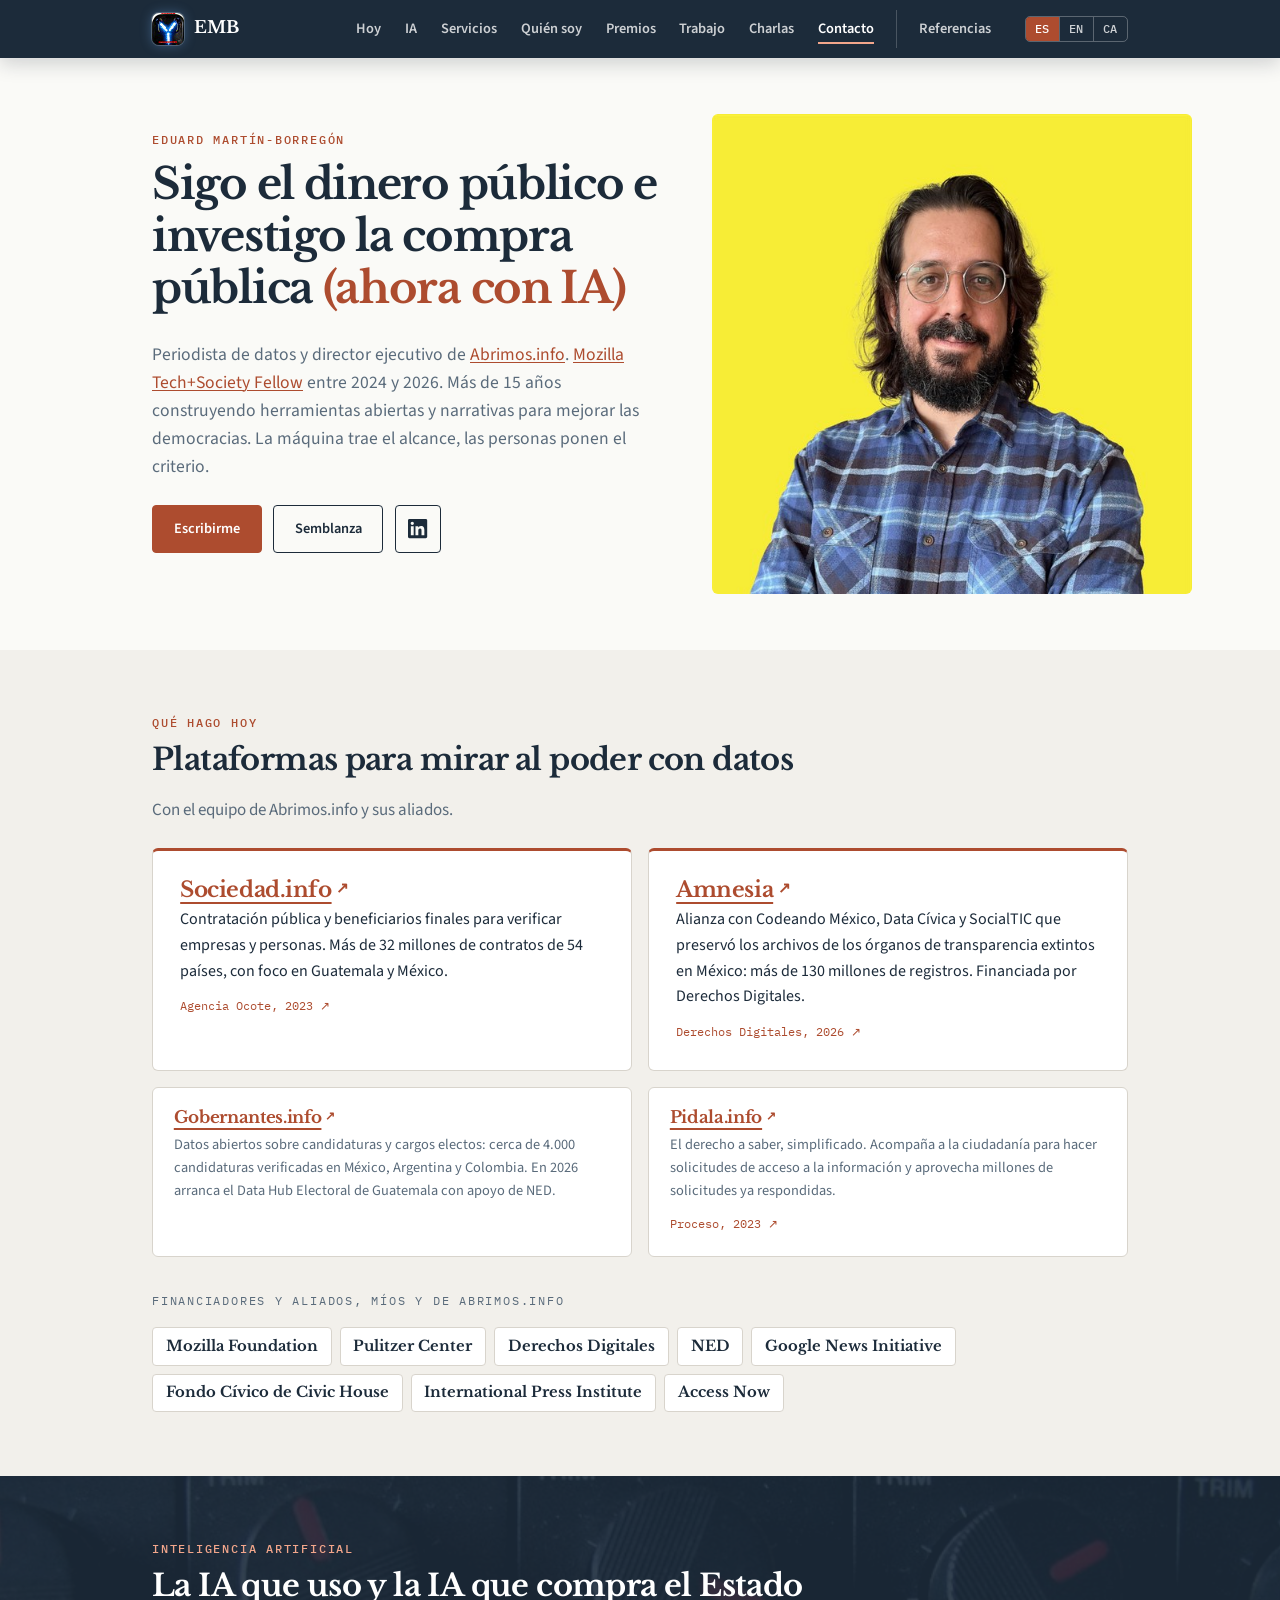
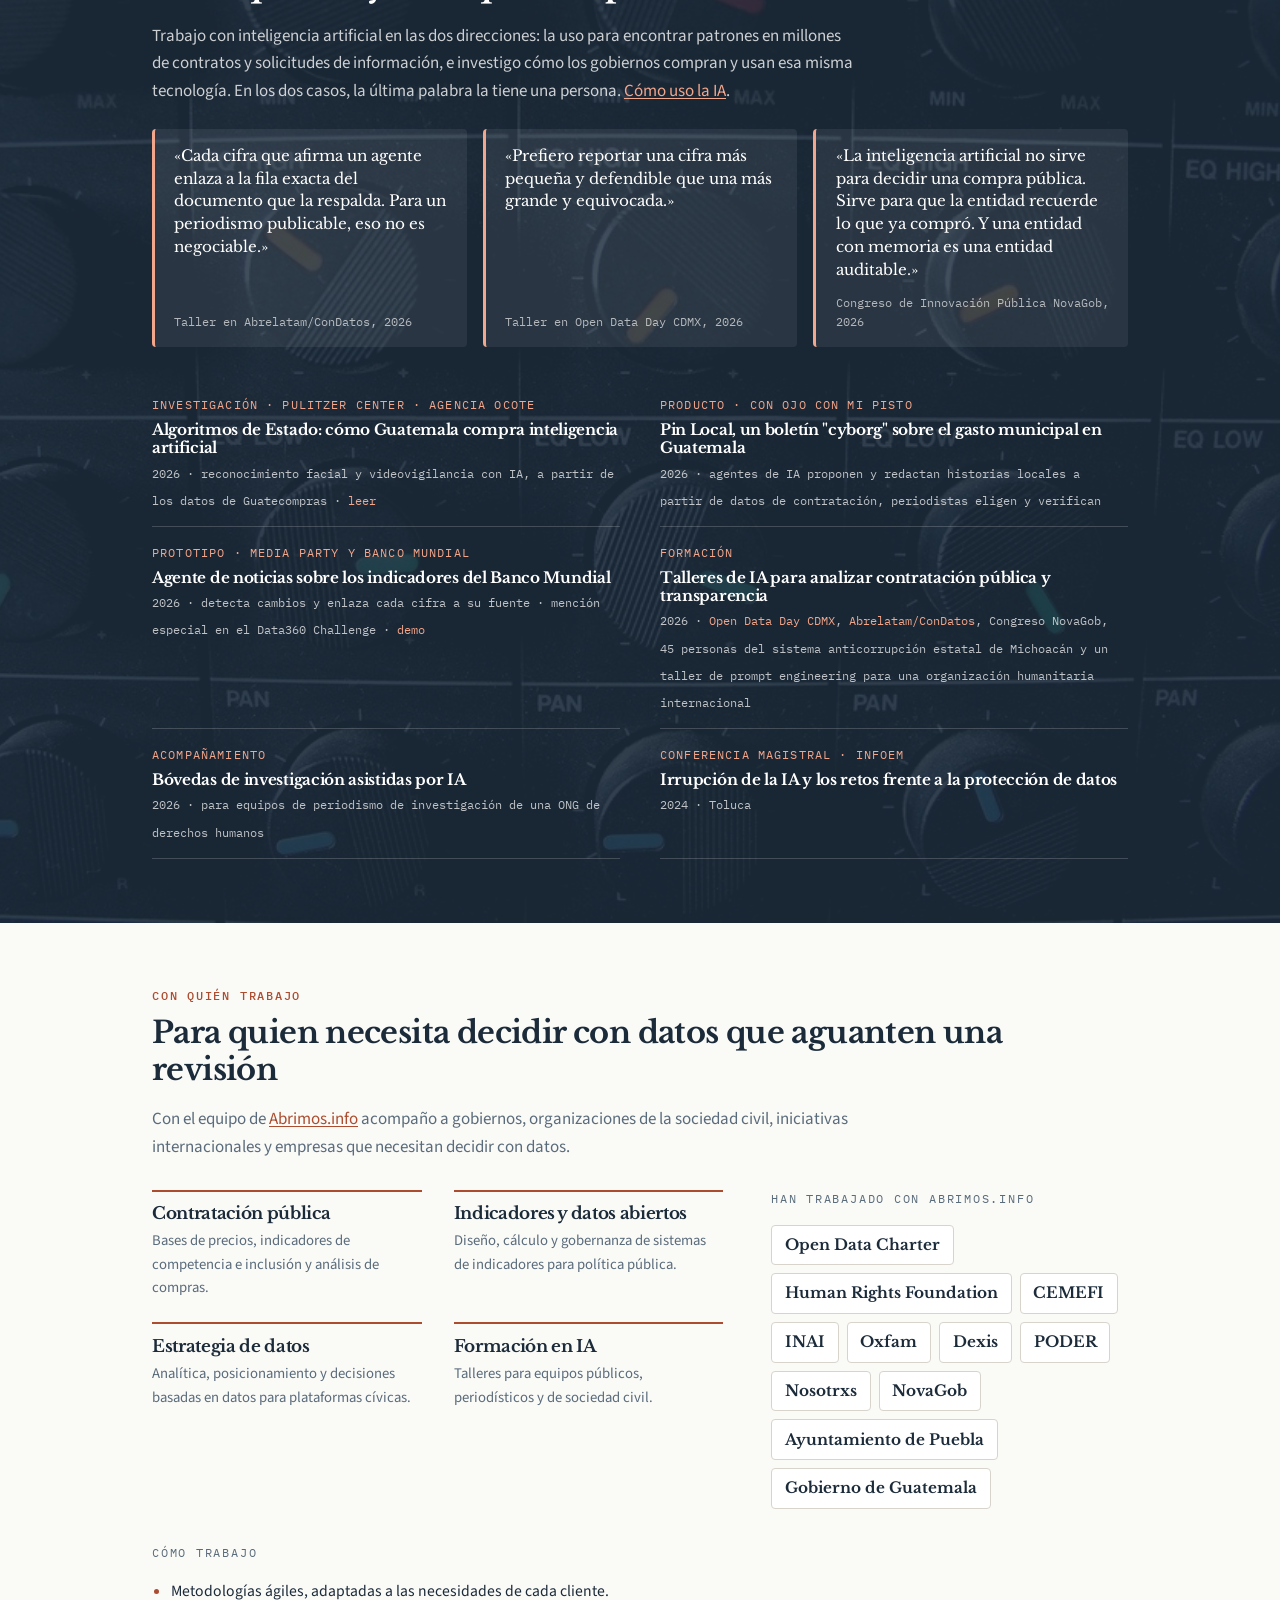
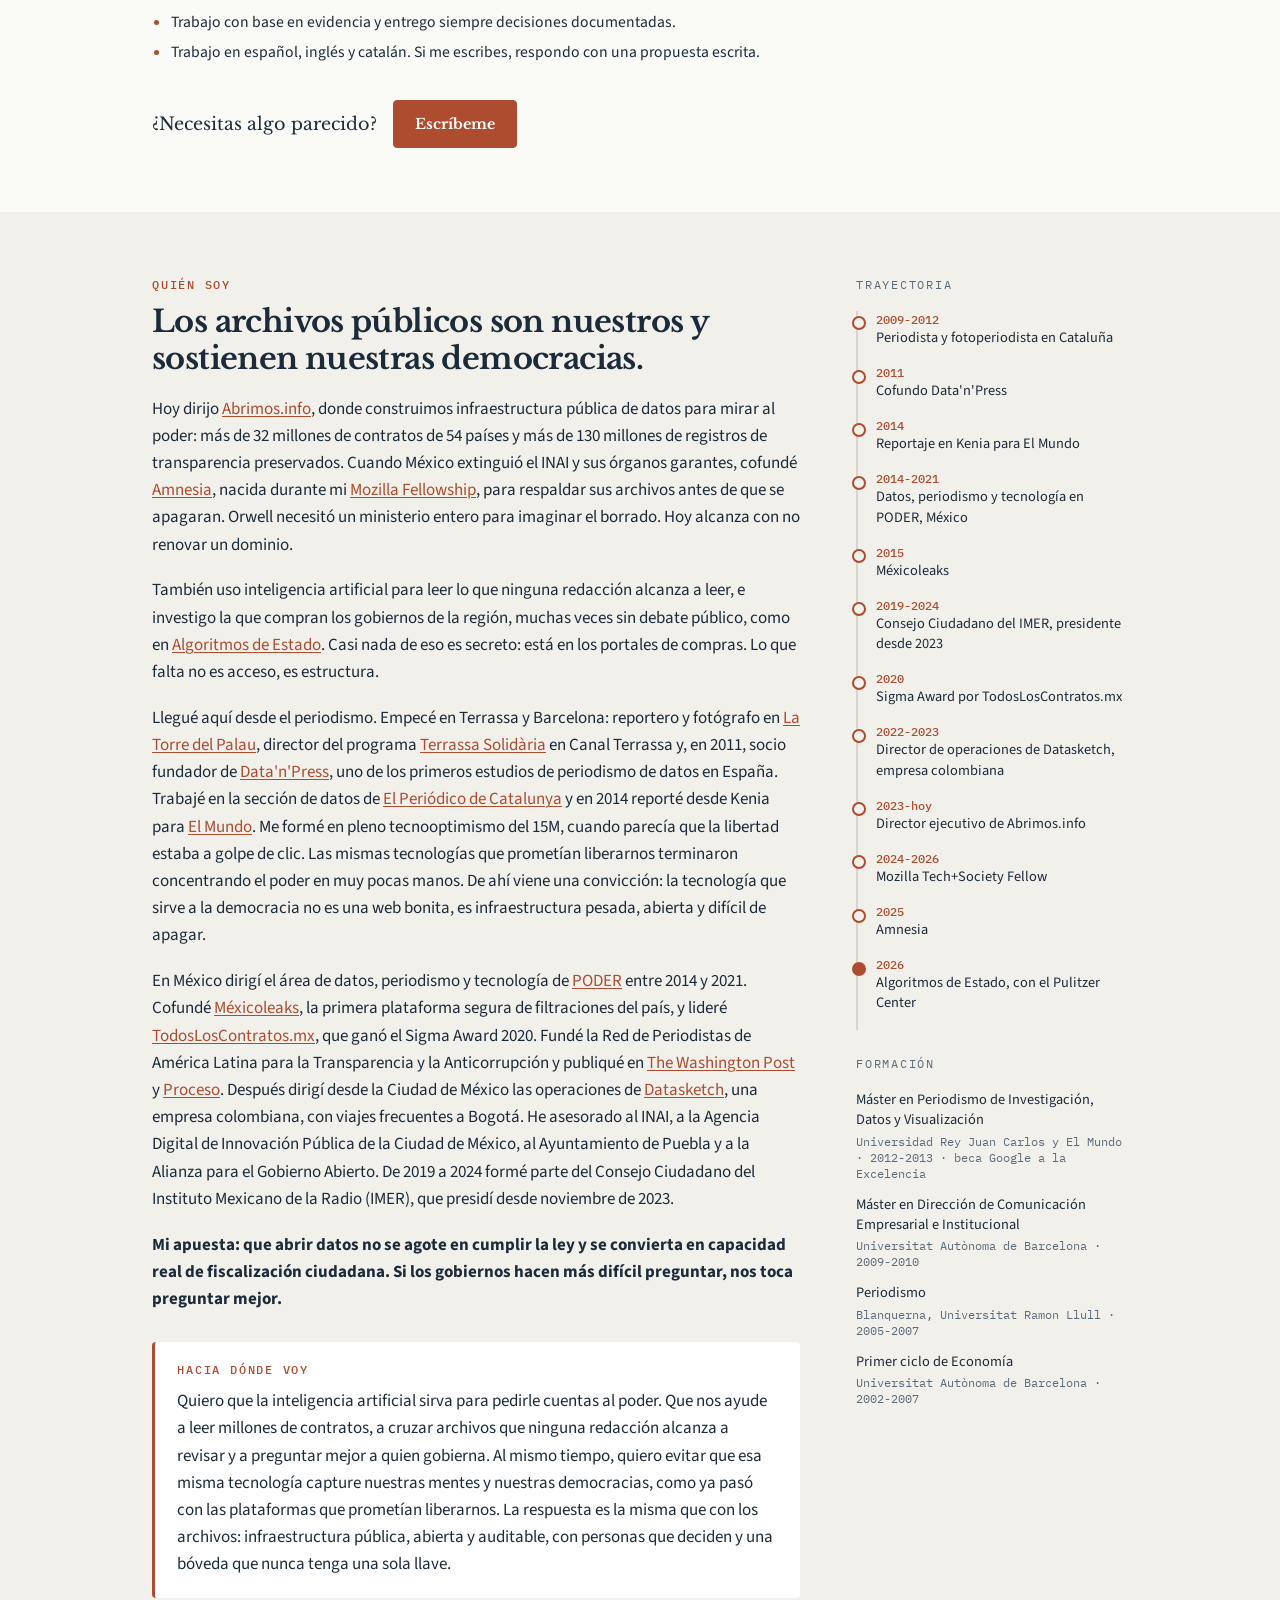
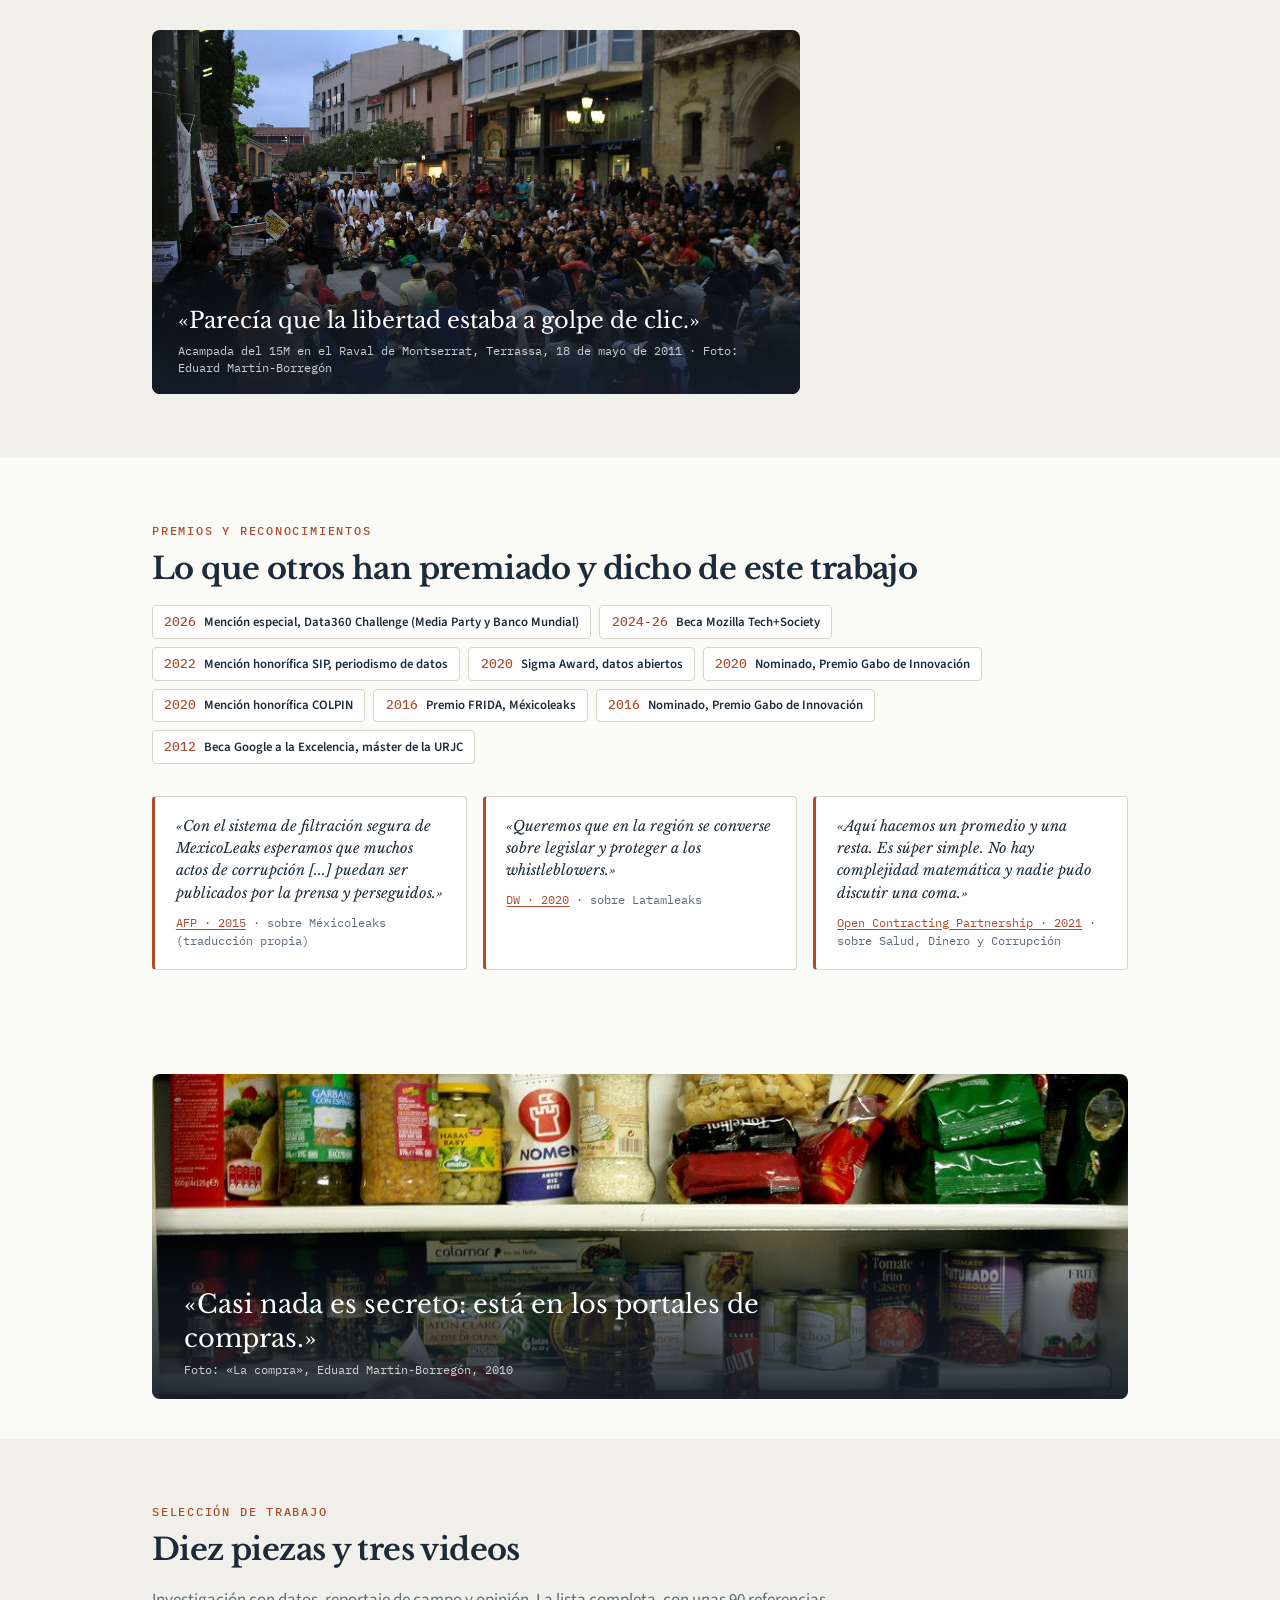
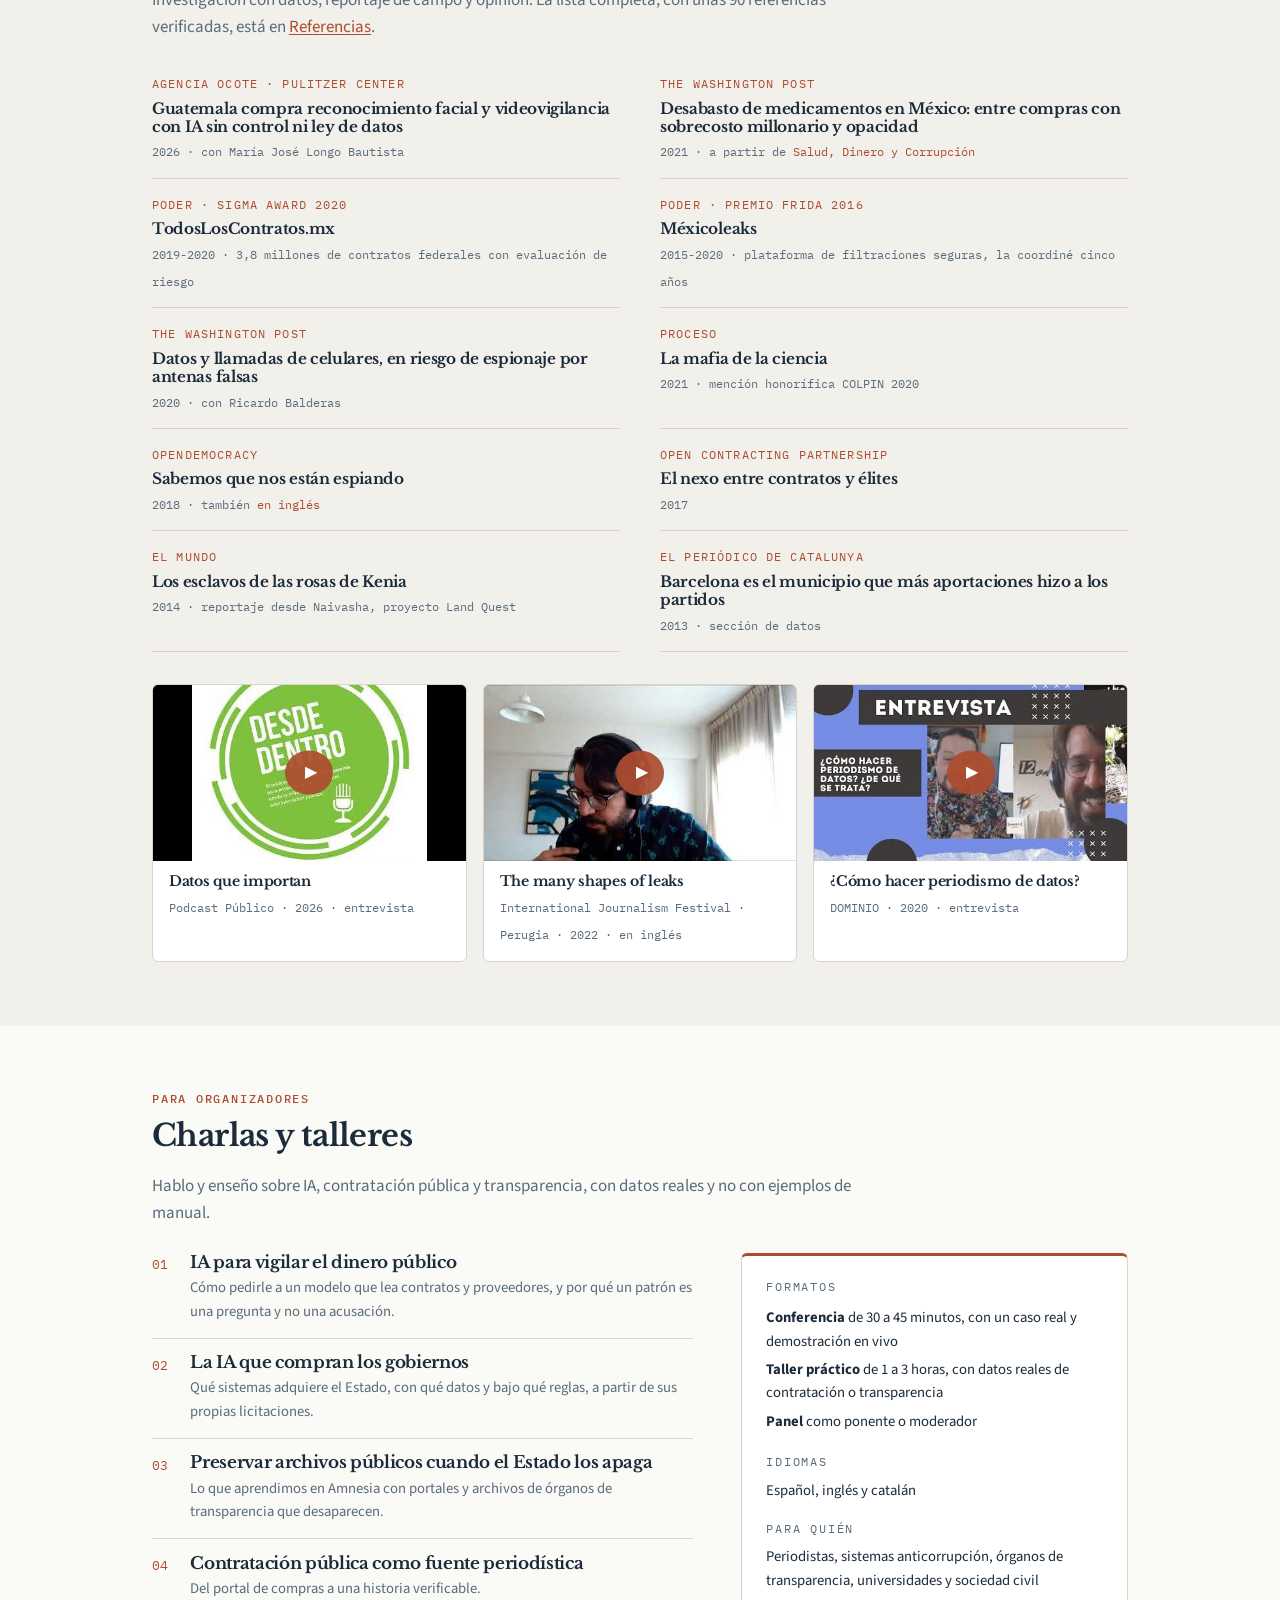
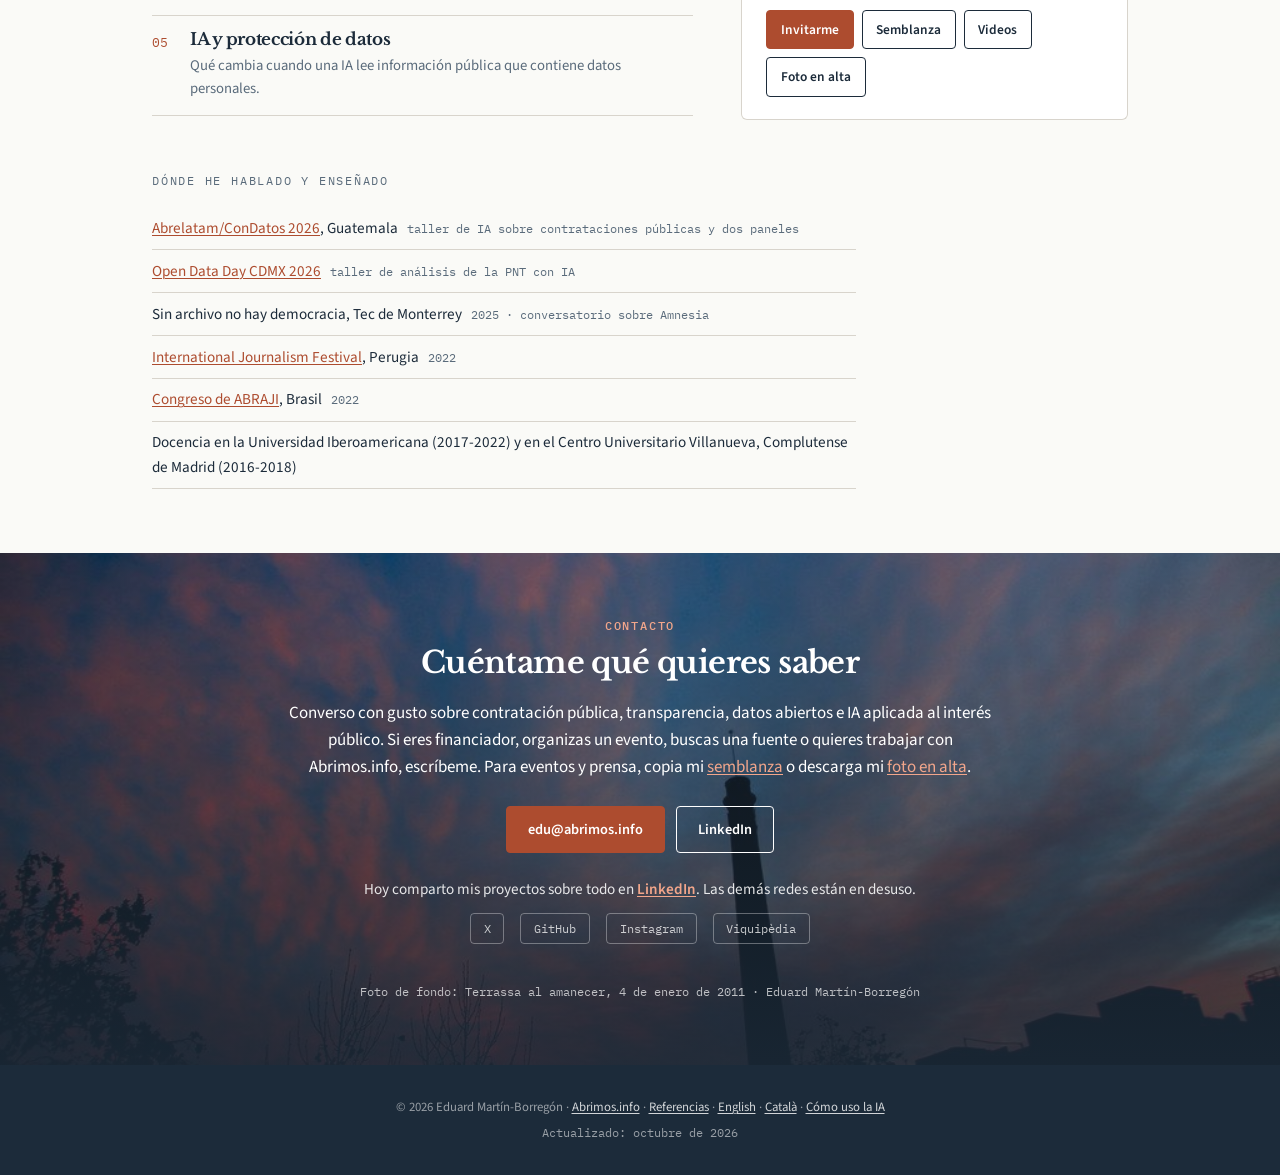
==== commit 36d0a5fe: "Ronda de revisión: charlas y talleres, financiadores, formación y fuentes locales - Bloque "Charlas " ====
--- a/index.html
+++ b/index.html
@@ -12,8 +12,9 @@
 	</script>
 	<meta charset="utf-8" />
 	<meta name="viewport" content="width=device-width, initial-scale=1" />
+	<meta name="theme-color" content="#1C2B3A" />
 	<title>Eduard Martín-Borregón | Periodista de datos, contratación pública e IA</title>
-	<meta name="description" content="Periodista de datos y director ejecutivo de Abrimos.info. Sigo el dinero público y la compra pública en América Latina, ahora también con IA. Mozilla Fellow y Sigma Award 2020." />
+	<meta name="description" content="Periodista de datos y director ejecutivo de Abrimos.info. Sigo el dinero público y la compra pública en América Latina, ahora también con IA. Sigma Award 2020 y Mozilla Fellow 2024-2026." />
 	<meta name="author" content="Eduard Martín-Borregón" />
 	<link rel="canonical" href="https://emartinborregon.com/" />
 	<link rel="alternate" hreflang="es" href="https://emartinborregon.com/" />
@@ -31,7 +32,7 @@
 	<meta property="og:locale:alternate" content="ca_ES" />
 	<meta property="og:url" content="https://emartinborregon.com/" />
 	<meta property="og:title" content="Eduard Martín-Borregón | Sigo el dinero público e investigo la compra pública (ahora con IA)" />
-	<meta property="og:description" content="Periodista de datos y director ejecutivo de Abrimos.info. Sigo el dinero público y la compra pública en América Latina, ahora también con IA. Mozilla Fellow y Sigma Award 2020." />
+	<meta property="og:description" content="Periodista de datos y director ejecutivo de Abrimos.info. Sigo el dinero público y la compra pública en América Latina, ahora también con IA. Sigma Award 2020 y Mozilla Fellow 2024-2026." />
 	<meta property="og:image" content="https://emartinborregon.com/images/og-emb.jpg" />
 	<meta property="og:image:width" content="1200" />
 	<meta property="og:image:height" content="630" />
@@ -89,7 +90,7 @@
    "url": "https://emartinborregon.com/",
    "image": "https://emartinborregon.com/images/emb-retrato.jpg",
    "email": "mailto:edu@abrimos.info",
-   "description": "Eduard Martín-Borregón es periodista de datos y director ejecutivo de Abrimos.info. Mozilla Tech+Society Fellow 2024-2026, cofundó Méxicoleaks y Amnesia y lideró TodosLosContratos.mx, ganador del Sigma Award 2020. Desde hace más de 15 años construye herramientas abiertas para seguir el dinero público, ahora también con inteligencia artificial.",
+   "description": "Eduard Martín-Borregón es periodista de datos y director ejecutivo de Abrimos.info. Fue Mozilla Tech+Society Fellow entre 2024 y 2026, cofundó Méxicoleaks y Amnesia y lideró TodosLosContratos.mx, ganador del Sigma Award 2020. Desde hace más de 15 años construye herramientas abiertas para seguir el dinero público, ahora también con inteligencia artificial.",
    "jobTitle": "Director ejecutivo de Abrimos.info",
    "hasOccupation": {
     "@type": "Occupation",
@@ -99,11 +100,6 @@
     "@type": "Organization",
     "name": "Abrimos.info",
     "url": "https://abrimos.info"
-   },
-   "affiliation": {
-    "@type": "Organization",
-    "name": "Mozilla Foundation",
-    "url": "https://www.mozillafoundation.org"
    },
    "homeLocation": {
     "@type": "Place",
@@ -133,6 +129,10 @@
     {
      "@type": "CollegeOrUniversity",
      "name": "Universidad Rey Juan Carlos"
+    },
+    {
+     "@type": "CollegeOrUniversity",
+     "name": "Universitat Autònoma de Barcelona"
     }
    ],
    "award": [
@@ -143,7 +143,8 @@
     "Nominado al Premio Gabo de Innovación 2020, TodosLosContratos.mx",
     "Mención honorífica COLPIN 2020, La mafia de la ciencia",
     "Premio FRIDA 2016, Méxicoleaks",
-    "Nominado al Premio Gabo de Innovación 2016, Méxicoleaks"
+    "Nominado al Premio Gabo de Innovación 2016, Méxicoleaks",
+    "Beca Google a la Excelencia 2012"
    ],
    "sameAs": [
     "https://www.linkedin.com/in/emartinborregon/",
@@ -161,12 +162,10 @@
  ]
 }
 	</script>
-	<link rel="preconnect" href="https://fonts.googleapis.com" />
-	<link rel="preconnect" href="https://fonts.gstatic.com" crossorigin />
-	<link href="https://fonts.googleapis.com/css2?family=Libre+Baskerville:ital,wght@0,400;0,700;1,400&family=Source+Sans+3:wght@400;600;700&family=IBM+Plex+Mono:wght@400;500&display=swap" rel="stylesheet" />
 	<link rel="stylesheet" href="style.css" />
 </head>
 <body>
+<a class="skip" href="#main">Saltar al contenido</a>
 
 <nav class="top">
 	<div class="wrap">
@@ -178,6 +177,7 @@
 			<li><a href="#quien">Quién soy</a></li>
 			<li><a href="#reconocimientos">Premios</a></li>
 			<li><a href="#trabajo">Trabajo</a></li>
+			<li><a href="#charlas">Charlas</a></li>
 			<li><a href="#contacto">Contacto</a></li>
 			<li class="nav-page"><a href="referencias.html">Referencias</a></li>
 		</ul>
@@ -185,17 +185,18 @@
 	</div>
 </nav>
 
-<main>
+<main id="main">
 
 <!-- 1. Portada -->
 <header class="wrap hero">
 	<div>
 		<span class="label">Eduard Martín-Borregón</span>
 		<h1>Sigo el dinero público e investigo la compra pública <span class="h1-tag">(ahora con IA)</span></h1>
-		<p class="lead">Periodista de datos y director ejecutivo de <a href="https://abrimos.info" target="_blank" rel="noopener">Abrimos.info</a>. <a href="https://www.mozillafoundation.org/en/what-we-do/grantmaking/fellowship/eduard-martin-borregon/" target="_blank" rel="noopener">Mozilla Tech+Society Fellow</a> 2024-2026. Más de 15 años construyendo herramientas abiertas y narrativas para mejorar las democracias. La máquina trae el alcance, las personas ponen el criterio.</p>
+		<p class="lead">Periodista de datos y director ejecutivo de <a href="https://abrimos.info" target="_blank" rel="noopener">Abrimos.info</a>. <a href="https://www.mozillafoundation.org/en/what-we-do/grantmaking/fellowship/eduard-martin-borregon/" target="_blank" rel="noopener">Mozilla Tech+Society Fellow</a> entre 2024 y 2026. Más de 15 años construyendo herramientas abiertas y narrativas para mejorar las democracias. La máquina trae el alcance, las personas ponen el criterio.</p>
 		<div class="actions">
 			<a class="btn primary" href="mailto:edu@abrimos.info">Escribirme</a>
 			<a class="btn" href="#semblanza" data-open-bio>Semblanza</a>
+			<a class="btn icon" href="https://www.linkedin.com/in/emartinborregon/" target="_blank" rel="noopener me" aria-label="LinkedIn" title="LinkedIn"><svg viewBox="0 0 24 24" aria-hidden="true" focusable="false"><path d="M20.45 20.45h-3.55v-5.57c0-1.33-.03-3.04-1.85-3.04-1.85 0-2.14 1.45-2.14 2.94v5.67H9.35V9h3.41v1.56h.05c.48-.9 1.64-1.85 3.37-1.85 3.6 0 4.27 2.37 4.27 5.46v6.28zM5.34 7.43a2.06 2.06 0 1 1 0-4.13 2.06 2.06 0 0 1 0 4.13zM7.12 20.45H3.56V9h3.56v11.45zM22.22 0H1.77C.79 0 0 .77 0 1.73v20.54C0 23.23.79 24 1.77 24h20.45c.98 0 1.78-.77 1.78-1.73V1.73C24 .77 23.2 0 22.22 0z"/></svg></a>
 		</div>
 	</div>
 	<div class="photo">
@@ -207,8 +208,8 @@
 <section id="hoy" class="alt">
 	<div class="wrap">
 		<span class="label">Qué hago hoy</span>
-		<h2>Plataformas que hacen visible el dinero público</h2>
-		<p class="prose muted">Con el equipo de Abrimos.info y sus aliados. Trabajamos con financiadores, medios, organizaciones civiles y gobiernos que necesitan datos limpios, verificables y usables.</p>
+		<h2>Plataformas para mirar al poder con datos</h2>
+		<p class="prose muted">Con el equipo de Abrimos.info y sus aliados.</p>
 		<div class="cards hoy">
 			<div class="card main">
 				<h3><a href="https://sociedad.info" target="_blank" rel="noopener">Sociedad.info</a></h3>
@@ -227,7 +228,21 @@
 			<div class="card">
 				<h3><a href="https://pidala.info" target="_blank" rel="noopener">Pidala.info</a></h3>
 				<p>El derecho a saber, simplificado. Acompaña a la ciudadanía para hacer solicitudes de acceso a la información y aprovecha millones de solicitudes ya respondidas.</p>
-			</div>
+				<span class="mono"><a href="https://www.proceso.com.mx/nacional/2023/3/20/pidalainfo-permitira-pedir-solicitudes-masivas-de-informacion-publica-303158.html" target="_blank" rel="noopener">Proceso, 2023 ↗</a></span>
+			</div>
+		</div>
+		<div class="funders">
+			<p class="timeline-title">Financiadores y aliados, míos y de Abrimos.info</p>
+			<ul aria-label="Financiadores y aliados">
+				<li>Mozilla Foundation</li>
+				<li>Pulitzer Center</li>
+				<li>Derechos Digitales</li>
+				<li>NED</li>
+				<li>Google News Initiative</li>
+				<li>Fondo Cívico de Civic House</li>
+				<li>International Press Institute</li>
+				<li>Access Now</li>
+			</ul>
 		</div>
 	</div>
 </section>
@@ -236,12 +251,12 @@
 <section id="ia" class="dark">
 	<div class="wrap">
 		<span class="label">Inteligencia artificial</span>
-		<h2>IA para vigilar el dinero público, y vigilancia de la IA que compra el Estado</h2>
+		<h2>La IA que uso y la IA que compra el Estado</h2>
 		<p class="prose muted">Trabajo con inteligencia artificial en las dos direcciones: la uso para encontrar patrones en millones de contratos y solicitudes de información, e investigo cómo los gobiernos compran y usan esa misma tecnología. En los dos casos, la última palabra la tiene una persona. <a href="ia.html">Cómo uso la IA</a>.</p>
 		<div class="principles">
-			<figure><blockquote>«La inteligencia artificial no sirve para decidir una compra pública. Sirve para que la entidad recuerde lo que ya compró. Y una entidad con memoria es una entidad auditable.»</blockquote></figure>
-			<figure><blockquote>«Cada cifra que afirma un agente enlaza a la fila exacta del documento que la respalda. Para un periodismo publicable, eso no es negociable.»</blockquote></figure>
-			<figure><blockquote>«Prefiero reportar una cifra más pequeña y defendible que una más grande y equivocada.»</blockquote></figure>
+			<figure><blockquote>«Cada cifra que afirma un agente enlaza a la fila exacta del documento que la respalda. Para un periodismo publicable, eso no es negociable.»</blockquote><figcaption>Taller en Abrelatam/ConDatos, 2026</figcaption></figure>
+			<figure><blockquote>«Prefiero reportar una cifra más pequeña y defendible que una más grande y equivocada.»</blockquote><figcaption>Taller en Open Data Day CDMX, 2026</figcaption></figure>
+			<figure><blockquote>«La inteligencia artificial no sirve para decidir una compra pública. Sirve para que la entidad recuerde lo que ya compró. Y una entidad con memoria es una entidad auditable.»</blockquote><figcaption>Congreso de Innovación Pública NovaGob, 2026</figcaption></figure>
 		</div>
 		<div class="work">
 			<div class="item">
@@ -282,7 +297,7 @@
 <section id="con-quien">
 	<div class="wrap">
 		<span class="label">Con quién trabajo</span>
-		<h2>El mismo método, al servicio de otras organizaciones</h2>
+		<h2>Para quien necesita decidir con datos que aguanten una revisión</h2>
 		<p class="prose muted">Con el equipo de <a href="https://abrimos.info" target="_blank" rel="noopener">Abrimos.info</a> acompaño a gobiernos, organizaciones de la sociedad civil, iniciativas internacionales y empresas que necesitan decidir con datos.</p>
 		<div class="clients">
 			<ul class="services">
@@ -294,17 +309,27 @@
 			<div class="orgs">
 				<p class="timeline-title">Han trabajado con Abrimos.info</p>
 				<ul aria-label="Organizaciones">
-					<li>Transparencia Mexicana</li>
 					<li>Open Data Charter</li>
 					<li>Human Rights Foundation</li>
 					<li>CEMEFI</li>
 					<li>INAI</li>
 					<li>Oxfam</li>
 					<li>Dexis</li>
+					<li>PODER</li>
+					<li>Nosotrxs</li>
+					<li>NovaGob</li>
 					<li>Ayuntamiento de Puebla</li>
 					<li>Gobierno de Guatemala</li>
 				</ul>
 			</div>
+		</div>
+		<div class="how">
+			<p class="timeline-title">Cómo trabajo</p>
+			<ul>
+				<li>Metodologías ágiles, adaptadas a las necesidades de cada cliente.</li>
+				<li>Trabajo con base en evidencia y entrego siempre decisiones documentadas.</li>
+				<li>Trabajo en español, inglés y catalán. Si me escribes, respondo con una propuesta escrita.</li>
+			</ul>
 		</div>
 		<p class="clients-cta"><span>¿Necesitas algo parecido?</span> <a class="btn primary" href="mailto:edu@abrimos.info?subject=Consulta%20desde%20emartinborregon.com">Escríbeme</a></p>
 	</div>
@@ -319,8 +344,9 @@
 		<p>Hoy dirijo <a href="https://abrimos.info" target="_blank" rel="noopener">Abrimos.info</a>, donde construimos infraestructura pública de datos para mirar al poder: más de 32 millones de contratos de 54 países y más de 130 millones de registros de transparencia preservados. Cuando México extinguió el INAI y sus órganos garantes, cofundé <a href="https://amnesia.lat" target="_blank" rel="noopener">Amnesia</a>, nacida durante mi <a href="https://www.mozillafoundation.org/en/what-we-do/grantmaking/fellowship/eduard-martin-borregon/" target="_blank" rel="noopener">Mozilla Fellowship</a>, para respaldar sus archivos antes de que se apagaran. Orwell necesitó un ministerio entero para imaginar el borrado. Hoy alcanza con no renovar un dominio.</p>
 		<p>También uso inteligencia artificial para leer lo que ninguna redacción alcanza a leer, e investigo la que compran los gobiernos de la región, muchas veces sin debate público, como en <a href="https://www.agenciaocote.com/blog/2026/07/08/ia-videovigilancia-control/" target="_blank" rel="noopener">Algoritmos de Estado</a>. Casi nada de eso es secreto: está en los portales de compras. Lo que falta no es acceso, es estructura.</p>
 		<p>Llegué aquí desde el periodismo. Empecé en Terrassa y Barcelona: reportero y fotógrafo en <a href="https://naciodigital.cat/latorredelpalau/politica/cagravelcul-del-radi-de-la-terra_1016172_102.html" target="_blank" rel="noopener">La Torre del Palau</a>, director del programa <a href="http://terrassasolidaria.blogspot.com/2025/05/sobre-el-programa.html" target="_blank" rel="noopener">Terrassa Solidària</a> en Canal Terrassa y, en 2011, socio fundador de <a href="https://datanpress.com" target="_blank" rel="noopener">Data'n'Press</a>, uno de los primeros estudios de periodismo de datos en España. Trabajé en la sección de datos de <a href="https://www.elperiodico.com/es/politica/20131111/barcelona-aportaciones-partidos-politicos-2828790" target="_blank" rel="noopener">El Periódico de Catalunya</a> y en 2014 reporté desde Kenia para <a href="https://www.elmundo.es/internacional/2014/01/16/52d52972268e3e9f318b456f.html" target="_blank" rel="noopener">El Mundo</a>. Me formé en pleno tecnooptimismo del 15M, cuando parecía que la libertad estaba a golpe de clic. Las mismas tecnologías que prometían liberarnos terminaron concentrando el poder en muy pocas manos. De ahí viene una convicción: la tecnología que sirve a la democracia no es una web bonita, es infraestructura pesada, abierta y difícil de apagar.</p>
-		<p>En México dirigí el área de datos, periodismo y tecnología de <a href="https://web.archive.org/web/20211205223040/https://poderlatam.org/equipo/" target="_blank" rel="noopener">PODER</a> entre 2014 y 2021. Cofundé <a href="http://web.archive.org/web/20240613221033/https://mexicoleaks.mx/" target="_blank" rel="noopener">Méxicoleaks</a>, la primera plataforma segura de filtraciones del país, y lideré <a href="https://todosloscontratos.sociedad.info/es/todos-los-contratos" target="_blank" rel="noopener">TodosLosContratos.mx</a>, que ganó el Sigma Award 2020. Fundé la Red de Periodistas de América Latina para la Transparencia y la Anticorrupción y publiqué en <a href="https://www.washingtonpost.com/es/post-opinion/2021/05/10/desbasto-medicamentos-mexico-investigacion-imss-opacidad/" target="_blank" rel="noopener">The Washington Post</a> y <a href="https://www.proceso.com.mx/autor/eduard-martin-borregon.html" target="_blank" rel="noopener">Proceso</a>. Después dirigí desde la Ciudad de México las operaciones de <a href="https://datasketch.co" target="_blank" rel="noopener">Datasketch</a>, una empresa colombiana, con viajes frecuentes a Bogotá. He asesorado al INAI, a la Agencia Digital de Innovación Pública de la Ciudad de México, al Ayuntamiento de Puebla y a la Alianza para el Gobierno Abierto.</p>
+		<p>En México dirigí el área de datos, periodismo y tecnología de <a href="https://web.archive.org/web/20211205223040/https://poderlatam.org/equipo/" target="_blank" rel="noopener">PODER</a> entre 2014 y 2021. Cofundé <a href="http://web.archive.org/web/20240613221033/https://mexicoleaks.mx/" target="_blank" rel="noopener">Méxicoleaks</a>, la primera plataforma segura de filtraciones del país, y lideré <a href="https://todosloscontratos.sociedad.info/es/todos-los-contratos" target="_blank" rel="noopener">TodosLosContratos.mx</a>, que ganó el Sigma Award 2020. Fundé la Red de Periodistas de América Latina para la Transparencia y la Anticorrupción y publiqué en <a href="https://www.washingtonpost.com/es/post-opinion/2021/05/10/desbasto-medicamentos-mexico-investigacion-imss-opacidad/" target="_blank" rel="noopener">The Washington Post</a> y <a href="https://www.proceso.com.mx/autor/eduard-martin-borregon.html" target="_blank" rel="noopener">Proceso</a>. Después dirigí desde la Ciudad de México las operaciones de <a href="https://datasketch.co" target="_blank" rel="noopener">Datasketch</a>, una empresa colombiana, con viajes frecuentes a Bogotá. He asesorado al INAI, a la Agencia Digital de Innovación Pública de la Ciudad de México, al Ayuntamiento de Puebla y a la Alianza para el Gobierno Abierto. De 2019 a 2024 formé parte del Consejo Ciudadano del Instituto Mexicano de la Radio (IMER), que presidí desde noviembre de 2023.</p>
 		<p><strong>Mi apuesta: que abrir datos no se agote en cumplir la ley y se convierta en capacidad real de fiscalización ciudadana. Si los gobiernos hacen más difícil preguntar, nos toca preguntar mejor.</strong></p>
+		<p class="vision"><span class="label">Hacia dónde voy</span>Quiero que la inteligencia artificial sirva para pedirle cuentas al poder. Que nos ayude a leer millones de contratos, a cruzar archivos que ninguna redacción alcanza a revisar y a preguntar mejor a quien gobierna. Al mismo tiempo, quiero evitar que esa misma tecnología capture nuestras mentes y nuestras democracias, como ya pasó con las plataformas que prometían liberarnos. La respuesta es la misma que con los archivos: infraestructura pública, abierta y auditable, con personas que deciden y una bóveda que nunca tenga una sola llave.</p>
 			<figure class="inline-band">
 				<img src="images/fotos/acampada-15m-terrassa.jpg" alt="Asamblea de la acampada del 15M en el Raval de Montserrat, Terrassa, de noche y llena de gente sentada en el suelo" width="1024" height="683" loading="lazy" />
 				<figcaption>
@@ -337,6 +363,7 @@
 				<li><b>2014</b>Reportaje en Kenia para El Mundo</li>
 				<li><b>2014-2021</b>Datos, periodismo y tecnología en PODER, México</li>
 				<li><b>2015</b>Méxicoleaks</li>
+				<li><b>2019-2024</b>Consejo Ciudadano del IMER, presidente desde 2023</li>
 				<li><b>2020</b>Sigma Award por TodosLosContratos.mx</li>
 				<li><b>2022-2023</b>Director de operaciones de Datasketch, empresa colombiana</li>
 				<li><b>2023-hoy</b>Director ejecutivo de Abrimos.info</li>
@@ -344,6 +371,13 @@
 				<li><b>2025</b>Amnesia</li>
 				<li class="now"><b>2026</b>Algoritmos de Estado, con el Pulitzer Center</li>
 			</ol>
+			<p class="timeline-title studies-title">Formación</p>
+			<ul class="studies">
+				<li>Máster en Periodismo de Investigación, Datos y Visualización<span>Universidad Rey Juan Carlos y El Mundo · 2012-2013 · beca Google a la Excelencia</span></li>
+				<li>Máster en Dirección de Comunicación Empresarial e Institucional<span>Universitat Autònoma de Barcelona · 2009-2010</span></li>
+				<li>Periodismo<span>Blanquerna, Universitat Ramon Llull · 2005-2007</span></li>
+				<li>Primer ciclo de Economía<span>Universitat Autònoma de Barcelona · 2002-2007</span></li>
+			</ul>
 		</aside>
 	</div>
 </section>
@@ -351,17 +385,18 @@
 <!-- 4. Reconocimientos -->
 <section id="reconocimientos">
 	<div class="wrap">
-		<span class="label">Reconocimientos</span>
-		<h2>Premios y lo que han escrito otros</h2>
+		<span class="label">Premios y reconocimientos</span>
+		<h2>Lo que otros han premiado y dicho de este trabajo</h2>
 		<ul class="awards">
-			<li><a href="https://www.mozillafoundation.org/en/what-we-do/grantmaking/fellowship/eduard-martin-borregon/" target="_blank" rel="noopener"><b>2024-26</b> Mozilla Tech+Society Fellow</a></li>
 			<li><a href="https://mediaparty.org/2026/06/18/data-360-challenge-winners/" target="_blank" rel="noopener"><b>2026</b> Mención especial, Data360 Challenge (Media Party y Banco Mundial)</a></li>
+			<li><a href="https://www.mozillafoundation.org/en/what-we-do/grantmaking/fellowship/eduard-martin-borregon/" target="_blank" rel="noopener"><b>2024-26</b> Beca Mozilla Tech+Society</a></li>
 			<li><a href="https://www.sipiapa.org/notas/1215301-la-sip-concede-premios-la-excelencia-periodistica-2022-medios-y-periodistas-12-paises" target="_blank" rel="noopener"><b>2022</b> Mención honorífica SIP, periodismo de datos</a></li>
 			<li><a href="https://poderlatam.org/2020/02/poder-gana-con-todosloscontratos-mx-el-prestigioso-premio-sigma-de-periodismo-de-datos-abiertos/" target="_blank" rel="noopener"><b>2020</b> Sigma Award, datos abiertos</a></li>
 			<li><a href="https://premioggm.org/noticias/2021/01/acta-del-jurado-del-premio-gabo-2020-categoria-innovacion/" target="_blank" rel="noopener"><b>2020</b> Nominado, Premio Gabo de Innovación</a></li>
 			<li><a href="https://gijn.org/2020/11/18/colpin-2020-reconoce-los-mejores-trabajos-periodisticos-de-america-latina/" target="_blank" rel="noopener"><b>2020</b> Mención honorífica COLPIN</a></li>
 			<li><a href="https://www.proceso.com.mx/nacional/2016/6/24/recibe-la-plataforma-mexicoleaks-el-premio-frida-166301.html" target="_blank" rel="noopener"><b>2016</b> Premio FRIDA, Méxicoleaks</a></li>
 			<li><a href="https://premioggm.org/trabajo/edicion/2016/innovacion/mexicoleaks/" target="_blank" rel="noopener"><b>2016</b> Nominado, Premio Gabo de Innovación</a></li>
+			<li><a href="https://www.cccb.org/es/participantes/ficha/eduard-martin-borregon/43527" target="_blank" rel="noopener"><b>2012</b> Beca Google a la Excelencia, máster de la URJC</a></li>
 		</ul>
 		<div class="quotes">
 			<figure>
@@ -385,7 +420,7 @@
 	<figure>
 		<img src="images/fotos/la-compra.jpg" alt="Estantes de una despensa llenos de latas, frascos y paquetes de colores" width="1024" height="683" loading="lazy" />
 		<figcaption>
-			<blockquote>La gente no busca «corrupción». Busca «qué compró mi alcaldía».</blockquote>
+			<blockquote>«Casi nada es secreto: está en los portales de compras.»</blockquote>
 			<span class="credit">Foto: «La compra», Eduard Martín-Borregón, 2010</span>
 		</figcaption>
 	</figure>
@@ -395,9 +430,9 @@
 <section id="trabajo" class="alt">
 	<div class="wrap">
 		<span class="label">Selección de trabajo</span>
-		<h2>Diez piezas y tres charlas</h2>
+		<h2>Diez piezas y tres videos</h2>
 		<p class="prose muted">Investigación con datos, reportaje de campo y opinión. La lista completa, con unas 90 referencias verificadas, está en <a href="referencias.html">Referencias</a>.</p>
-		<div class="work">
+		<div class="work" data-collapse>
 			<div class="item">
 				<span class="outlet">Agencia Ocote · Pulitzer Center</span>
 				<h3><a href="https://www.agenciaocote.com/blog/2026/07/08/ia-videovigilancia-control/" target="_blank" rel="noopener">Guatemala compra reconocimiento facial y videovigilancia con IA sin control ni ley de datos</a></h3>
@@ -449,14 +484,15 @@
 				<span class="mono">2013 · sección de datos</span>
 			</div>
 		</div>
-		<div class="videos">
+		<button type="button" class="btn more" hidden>Ver las 10 piezas</button>
+		<div class="videos" id="videos">
 			<a class="video" href="https://www.youtube.com/watch?v=-F184RVLpr0" target="_blank" rel="noopener">
 				<div class="thumb"><img src="images/videos/yt--F184RVLpr0.jpg" alt="" loading="lazy" width="480" height="270" /></div>
 				<div class="body"><h3>Datos que importan</h3><span class="mono">Podcast Público · 2026 · entrevista</span></div>
 			</a>
 			<a class="video" href="https://www.youtube.com/watch?v=NOmQsI2DC1c" target="_blank" rel="noopener">
 				<div class="thumb"><img src="images/videos/yt-NOmQsI2DC1c.jpg" alt="" loading="lazy" width="480" height="270" /></div>
-				<div class="body"><h3>The many shapes of leaks</h3><span class="mono">International Journalism Festival · Perugia · 2022 · en inglés</span></div>
+				<div class="body"><h3 lang="en">The many shapes of leaks</h3><span class="mono">International Journalism Festival · Perugia · 2022 · en inglés</span></div>
 			</a>
 			<a class="video" href="https://www.youtube.com/watch?v=r8Y_VEac3jM" target="_blank" rel="noopener">
 				<div class="thumb"><img src="images/videos/yt-r8Y_VEac3jM.jpg" alt="" loading="lazy" width="480" height="270" /></div>
@@ -469,8 +505,37 @@
 <!-- 6. Charlas -->
 <section id="charlas">
 	<div class="wrap">
-		<span class="label">Charlas recientes</span>
-		<h2>Dónde he hablado</h2>
+		<span class="label">Para organizadores</span>
+		<h2>Charlas y talleres</h2>
+		<p class="prose muted">Hablo y enseño sobre IA, contratación pública y transparencia, con datos reales y no con ejemplos de manual.</p>
+		<div class="speaker">
+			<ol class="topics">
+				<li><h3>IA para vigilar el dinero público</h3><p>Cómo pedirle a un modelo que lea contratos y proveedores, y por qué un patrón es una pregunta y no una acusación.</p></li>
+				<li><h3>La IA que compran los gobiernos</h3><p>Qué sistemas adquiere el Estado, con qué datos y bajo qué reglas, a partir de sus propias licitaciones.</p></li>
+				<li><h3>Preservar archivos públicos cuando el Estado los apaga</h3><p>Lo que aprendimos en Amnesia con portales y archivos de órganos de transparencia que desaparecen.</p></li>
+				<li><h3>Contratación pública como fuente periodística</h3><p>Del portal de compras a una historia verificable.</p></li>
+				<li><h3>IA y protección de datos</h3><p>Qué cambia cuando una IA lee información pública que contiene datos personales.</p></li>
+			</ol>
+			<div class="speaker-facts">
+				<p class="timeline-title">Formatos</p>
+				<ul>
+					<li><b>Conferencia</b> de 30 a 45 minutos, con un caso real y demostración en vivo</li>
+					<li><b>Taller práctico</b> de 1 a 3 horas, con datos reales de contratación o transparencia</li>
+					<li><b>Panel</b> como ponente o moderador</li>
+				</ul>
+				<p class="timeline-title">Idiomas</p>
+				<p>Español, inglés y catalán</p>
+				<p class="timeline-title">Para quién</p>
+				<p>Periodistas, sistemas anticorrupción, órganos de transparencia, universidades y sociedad civil</p>
+				<div class="actions">
+					<a class="btn primary" href="mailto:edu@abrimos.info?subject=Charla%20o%20taller">Invitarme</a>
+					<a class="btn" href="#semblanza" data-open-bio>Semblanza</a>
+					<a class="btn" href="#videos">Videos</a>
+					<a class="btn" href="images/emb-retrato-alta.jpg" download>Foto en alta</a>
+				</div>
+			</div>
+		</div>
+		<p class="timeline-title talks-title">Dónde he hablado y enseñado</p>
 		<ul class="talks">
 			<li><a href="https://pretalx.abrelatam.org/abrelatam-2026/speaker/HJXRQH/" target="_blank" rel="noopener">Abrelatam/ConDatos 2026</a>, Guatemala <span class="mono">taller de IA sobre contrataciones públicas y dos paneles</span></li>
 			<li><a href="https://socialtic.org/blog/open-data-day-cdmx-2026/" target="_blank" rel="noopener">Open Data Day CDMX 2026</a> <span class="mono">taller de análisis de la PNT con IA</span></li>
@@ -487,8 +552,8 @@
 	<div class="wrap">
 		<div class="contact">
 			<span class="label">Contacto</span>
-			<h2>Hablemos</h2>
-			<p class="prose">Converso con gusto sobre contratación pública, transparencia, datos abiertos e IA aplicada al interés público. Si eres financiador, organizas un evento, buscas una fuente o quieres trabajar con Abrimos.info, escríbeme. Para eventos y prensa, copia mi <a href="#semblanza" data-open-bio>semblanza</a> o pide foto por correo.</p>
+			<h2>Cuéntame qué quieres saber</h2>
+			<p class="prose">Converso con gusto sobre contratación pública, transparencia, datos abiertos e IA aplicada al interés público. Si eres financiador, organizas un evento, buscas una fuente o quieres trabajar con Abrimos.info, escríbeme. Para eventos y prensa, copia mi <a href="#semblanza" data-open-bio>semblanza</a> o descarga mi <a href="images/emb-retrato-alta.jpg" download>foto en alta</a>.</p>
 			<div class="actions" style="justify-content:center">
 				<a class="btn primary" href="mailto:edu@abrimos.info">edu@abrimos.info</a>
 				<a class="btn" href="https://www.linkedin.com/in/emartinborregon/" target="_blank" rel="noopener">LinkedIn</a>
@@ -508,7 +573,7 @@
 </main>
 
 <footer>
-	© 2026 Eduard Martín-Borregón · <a href="https://abrimos.info" target="_blank" rel="noopener">Abrimos.info</a> · <a href="referencias.html">Referencias</a> · <a href="en/index.html" hreflang="en" lang="en">English</a> · <a href="ca/index.html" hreflang="ca" lang="ca">Català</a>
+	© 2026 Eduard Martín-Borregón · <a href="https://abrimos.info" target="_blank" rel="noopener">Abrimos.info</a> · <a href="referencias.html">Referencias</a> · <a href="en/index.html" hreflang="en" lang="en">English</a> · <a href="ca/index.html" hreflang="ca" lang="ca">Català</a> · <a href="ia.html">Cómo uso la IA</a><br /><span class="updated">Actualizado: octubre de 2026</span>
 </footer>
 
 <!-- Semblanza -->
@@ -519,14 +584,14 @@
 	</div>
 	<p class="muted small">En tercera persona, lista para programas de eventos, notas de prensa y presentaciones.</p>
 	<div class="bio-block">
-		<div class="bio-bar"><span class="label">Breve · 46 palabras</span><button type="button" class="btn copy" data-copy="bio-corta" data-done="Copiada">Copiar</button></div>
-		<div id="bio-corta" class="bio-text"><p>Eduard Martín-Borregón es periodista de datos y director ejecutivo de Abrimos.info. Mozilla Tech+Society Fellow 2024-2026, cofundó Méxicoleaks y Amnesia y lideró TodosLosContratos.mx, ganador del Sigma Award 2020. Desde hace más de 15 años construye herramientas abiertas para seguir el dinero público, ahora también con inteligencia artificial.</p></div>
+		<div class="bio-bar"><span class="label">Breve · 50 palabras</span><button type="button" class="btn copy" data-copy="bio-corta" data-done="Copiada">Copiar</button></div>
+		<div id="bio-corta" class="bio-text"><p>Eduard Martín-Borregón es periodista de datos y director ejecutivo de Abrimos.info. Fue Mozilla Tech+Society Fellow entre 2024 y 2026, cofundó Méxicoleaks y Amnesia y lideró TodosLosContratos.mx, ganador del Sigma Award 2020. Desde hace más de 15 años construye herramientas abiertas para seguir el dinero público, ahora también con inteligencia artificial.</p></div>
 	</div>
 	<div class="bio-block">
-		<div class="bio-bar"><span class="label">Completa · 228 palabras</span><button type="button" class="btn copy" data-copy="bio-larga" data-done="Copiada">Copiar</button></div>
+		<div class="bio-bar"><span class="label">Completa · 250 palabras</span><button type="button" class="btn copy" data-copy="bio-larga" data-done="Copiada">Copiar</button></div>
 		<div id="bio-larga" class="bio-text">
 				<p>Eduard Martín-Borregón es periodista de datos y director ejecutivo de Abrimos.info, organización que construye infraestructura pública de datos sobre contratación, transparencia y poder en América Latina. Como Mozilla Tech+Society Fellow (2024-2026) cofundó Amnesia, la iniciativa que preservó más de 130 millones de registros de los órganos de transparencia extintos en México. Hoy usa inteligencia artificial para vigilar el dinero público e investiga la que compran los gobiernos, como en Algoritmos de Estado, con el Pulitzer Center y Agencia Ocote.</p>
-				<p>Tiene más de 15 años de experiencia coordinando equipos que combinan tecnología, análisis de datos y periodismo. Dirigió el área de datos, periodismo y tecnología de PODER en México, cofundó Méxicoleaks y la Red de Periodistas de América Latina para la Transparencia y la Anticorrupción, y fue director de operaciones de Datasketch, empresa colombiana. Ha asesorado al INAI, a la Agencia Digital de Innovación Pública de la Ciudad de México, al Ayuntamiento de Puebla y a la Alianza para el Gobierno Abierto. Su trabajo se ha publicado en The Washington Post, Proceso, El Mundo y El Periódico de Catalunya.</p>
+				<p>Tiene más de 15 años de experiencia coordinando equipos que combinan tecnología, análisis de datos y periodismo. Dirigió el área de datos, periodismo y tecnología de PODER en México, cofundó Méxicoleaks y la Red de Periodistas de América Latina para la Transparencia y la Anticorrupción, y fue director de operaciones de Datasketch, empresa colombiana. Ha asesorado al INAI, a la Agencia Digital de Innovación Pública de la Ciudad de México, al Ayuntamiento de Puebla y a la Alianza para el Gobierno Abierto. De 2019 a 2024 formó parte del Consejo Ciudadano del Instituto Mexicano de la Radio (IMER), que presidió desde noviembre de 2023. Su trabajo se ha publicado en The Washington Post, Proceso, El Mundo y El Periódico de Catalunya.</p>
 				<p>Ganó el Sigma Award 2020 por TodosLosContratos.mx y fue nominado dos veces al Premio Gabo de Innovación (2016 y 2020). Es licenciado en Periodismo por Blanquerna (Universitat Ramon Llull) y máster en Periodismo de Investigación, Datos y Visualización por la Universidad Rey Juan Carlos, con beca Google a la Excelencia.</p>
 		</div>
 	</div>
@@ -574,5 +639,13 @@
 	Object.keys(links).forEach(function (id) { var s = document.getElementById(id); if (s) io.observe(s); });
 })();
 </script>
+<script>
+(function () {
+	var w = document.querySelector('.work[data-collapse]'), b = document.querySelector('.btn.more');
+	if (!w || !b) return;
+	w.classList.add('collapsed'); b.hidden = false;
+	b.addEventListener('click', function () { w.classList.remove('collapsed'); b.hidden = true; });
+})();
+</script>
 </body>
 </html>
--- a/style.css
+++ b/style.css
@@ -1,4 +1,150 @@
 /* emartinborregon.com v2. HTML y CSS puros, sin dependencias. */
+
+/* Fuentes alojadas en el sitio (SIL Open Font License), sin peticiones a Google Fonts */
+/* IBM Plex Mono latin-ext */
+@font-face {
+  font-family: 'IBM Plex Mono';
+  font-style: normal;
+  font-weight: 400;
+  font-display: swap;
+  src: url(fonts/ibm-plex-mono-normal-latin-ext-7f25d9.woff2) format('woff2');
+  unicode-range: U+0100-02BA, U+02BD-02C5, U+02C7-02CC, U+02CE-02D7, U+02DD-02FF, U+0304, U+0308, U+0329, U+1D00-1DBF, U+1E00-1E9F, U+1EF2-1EFF, U+2020, U+20A0-20AB, U+20AD-20C4, U+2113, U+2C60-2C7F, U+A720-A7FF;
+}
+/* IBM Plex Mono latin */
+@font-face {
+  font-family: 'IBM Plex Mono';
+  font-style: normal;
+  font-weight: 400;
+  font-display: swap;
+  src: url(fonts/ibm-plex-mono-normal-latin-d196e8.woff2) format('woff2');
+  unicode-range: U+0000-00FF, U+0131, U+0152-0153, U+02BB-02BC, U+02C6, U+02DA, U+02DC, U+0304, U+0308, U+0329, U+2000-206F, U+20AC, U+2122, U+2191, U+2193, U+2212, U+2215, U+FEFF, U+FFFD;
+}
+/* IBM Plex Mono latin-ext */
+@font-face {
+  font-family: 'IBM Plex Mono';
+  font-style: normal;
+  font-weight: 500;
+  font-display: swap;
+  src: url(fonts/ibm-plex-mono-normal-latin-ext-b42080.woff2) format('woff2');
+  unicode-range: U+0100-02BA, U+02BD-02C5, U+02C7-02CC, U+02CE-02D7, U+02DD-02FF, U+0304, U+0308, U+0329, U+1D00-1DBF, U+1E00-1E9F, U+1EF2-1EFF, U+2020, U+20A0-20AB, U+20AD-20C4, U+2113, U+2C60-2C7F, U+A720-A7FF;
+}
+/* IBM Plex Mono latin */
+@font-face {
+  font-family: 'IBM Plex Mono';
+  font-style: normal;
+  font-weight: 500;
+  font-display: swap;
+  src: url(fonts/ibm-plex-mono-normal-latin-a7544c.woff2) format('woff2');
+  unicode-range: U+0000-00FF, U+0131, U+0152-0153, U+02BB-02BC, U+02C6, U+02DA, U+02DC, U+0304, U+0308, U+0329, U+2000-206F, U+20AC, U+2122, U+2191, U+2193, U+2212, U+2215, U+FEFF, U+FFFD;
+}
+/* Libre Baskerville latin-ext */
+@font-face {
+  font-family: 'Libre Baskerville';
+  font-style: italic;
+  font-weight: 400;
+  font-display: swap;
+  src: url(fonts/libre-baskerville-italic-latin-ext-822961.woff2) format('woff2');
+  unicode-range: U+0100-02BA, U+02BD-02C5, U+02C7-02CC, U+02CE-02D7, U+02DD-02FF, U+0304, U+0308, U+0329, U+1D00-1DBF, U+1E00-1E9F, U+1EF2-1EFF, U+2020, U+20A0-20AB, U+20AD-20C4, U+2113, U+2C60-2C7F, U+A720-A7FF;
+}
+/* Libre Baskerville latin */
+@font-face {
+  font-family: 'Libre Baskerville';
+  font-style: italic;
+  font-weight: 400;
+  font-display: swap;
+  src: url(fonts/libre-baskerville-italic-latin-17b716.woff2) format('woff2');
+  unicode-range: U+0000-00FF, U+0131, U+0152-0153, U+02BB-02BC, U+02C6, U+02DA, U+02DC, U+0304, U+0308, U+0329, U+2000-206F, U+20AC, U+2122, U+2191, U+2193, U+2212, U+2215, U+FEFF, U+FFFD;
+}
+/* Libre Baskerville latin-ext */
+@font-face {
+  font-family: 'Libre Baskerville';
+  font-style: normal;
+  font-weight: 400;
+  font-display: swap;
+  src: url(fonts/libre-baskerville-normal-latin-ext-768f75.woff2) format('woff2');
+  unicode-range: U+0100-02BA, U+02BD-02C5, U+02C7-02CC, U+02CE-02D7, U+02DD-02FF, U+0304, U+0308, U+0329, U+1D00-1DBF, U+1E00-1E9F, U+1EF2-1EFF, U+2020, U+20A0-20AB, U+20AD-20C4, U+2113, U+2C60-2C7F, U+A720-A7FF;
+}
+/* Libre Baskerville latin */
+@font-face {
+  font-family: 'Libre Baskerville';
+  font-style: normal;
+  font-weight: 400;
+  font-display: swap;
+  src: url(fonts/libre-baskerville-normal-latin-eeb780.woff2) format('woff2');
+  unicode-range: U+0000-00FF, U+0131, U+0152-0153, U+02BB-02BC, U+02C6, U+02DA, U+02DC, U+0304, U+0308, U+0329, U+2000-206F, U+20AC, U+2122, U+2191, U+2193, U+2212, U+2215, U+FEFF, U+FFFD;
+}
+/* Libre Baskerville latin-ext */
+@font-face {
+  font-family: 'Libre Baskerville';
+  font-style: normal;
+  font-weight: 700;
+  font-display: swap;
+  src: url(fonts/libre-baskerville-normal-latin-ext-768f75.woff2) format('woff2');
+  unicode-range: U+0100-02BA, U+02BD-02C5, U+02C7-02CC, U+02CE-02D7, U+02DD-02FF, U+0304, U+0308, U+0329, U+1D00-1DBF, U+1E00-1E9F, U+1EF2-1EFF, U+2020, U+20A0-20AB, U+20AD-20C4, U+2113, U+2C60-2C7F, U+A720-A7FF;
+}
+/* Libre Baskerville latin */
+@font-face {
+  font-family: 'Libre Baskerville';
+  font-style: normal;
+  font-weight: 700;
+  font-display: swap;
+  src: url(fonts/libre-baskerville-normal-latin-eeb780.woff2) format('woff2');
+  unicode-range: U+0000-00FF, U+0131, U+0152-0153, U+02BB-02BC, U+02C6, U+02DA, U+02DC, U+0304, U+0308, U+0329, U+2000-206F, U+20AC, U+2122, U+2191, U+2193, U+2212, U+2215, U+FEFF, U+FFFD;
+}
+/* Source Sans 3 latin-ext */
+@font-face {
+  font-family: 'Source Sans 3';
+  font-style: normal;
+  font-weight: 400;
+  font-display: swap;
+  src: url(fonts/source-sans-3-normal-latin-ext-7ee8ef.woff2) format('woff2');
+  unicode-range: U+0100-02BA, U+02BD-02C5, U+02C7-02CC, U+02CE-02D7, U+02DD-02FF, U+0304, U+0308, U+0329, U+1D00-1DBF, U+1E00-1E9F, U+1EF2-1EFF, U+2020, U+20A0-20AB, U+20AD-20C4, U+2113, U+2C60-2C7F, U+A720-A7FF;
+}
+/* Source Sans 3 latin */
+@font-face {
+  font-family: 'Source Sans 3';
+  font-style: normal;
+  font-weight: 400;
+  font-display: swap;
+  src: url(fonts/source-sans-3-normal-latin-263ee0.woff2) format('woff2');
+  unicode-range: U+0000-00FF, U+0131, U+0152-0153, U+02BB-02BC, U+02C6, U+02DA, U+02DC, U+0304, U+0308, U+0329, U+2000-206F, U+20AC, U+2122, U+2191, U+2193, U+2212, U+2215, U+FEFF, U+FFFD;
+}
+/* Source Sans 3 latin-ext */
+@font-face {
+  font-family: 'Source Sans 3';
+  font-style: normal;
+  font-weight: 600;
+  font-display: swap;
+  src: url(fonts/source-sans-3-normal-latin-ext-7ee8ef.woff2) format('woff2');
+  unicode-range: U+0100-02BA, U+02BD-02C5, U+02C7-02CC, U+02CE-02D7, U+02DD-02FF, U+0304, U+0308, U+0329, U+1D00-1DBF, U+1E00-1E9F, U+1EF2-1EFF, U+2020, U+20A0-20AB, U+20AD-20C4, U+2113, U+2C60-2C7F, U+A720-A7FF;
+}
+/* Source Sans 3 latin */
+@font-face {
+  font-family: 'Source Sans 3';
+  font-style: normal;
+  font-weight: 600;
+  font-display: swap;
+  src: url(fonts/source-sans-3-normal-latin-263ee0.woff2) format('woff2');
+  unicode-range: U+0000-00FF, U+0131, U+0152-0153, U+02BB-02BC, U+02C6, U+02DA, U+02DC, U+0304, U+0308, U+0329, U+2000-206F, U+20AC, U+2122, U+2191, U+2193, U+2212, U+2215, U+FEFF, U+FFFD;
+}
+/* Source Sans 3 latin-ext */
+@font-face {
+  font-family: 'Source Sans 3';
+  font-style: normal;
+  font-weight: 700;
+  font-display: swap;
+  src: url(fonts/source-sans-3-normal-latin-ext-7ee8ef.woff2) format('woff2');
+  unicode-range: U+0100-02BA, U+02BD-02C5, U+02C7-02CC, U+02CE-02D7, U+02DD-02FF, U+0304, U+0308, U+0329, U+1D00-1DBF, U+1E00-1E9F, U+1EF2-1EFF, U+2020, U+20A0-20AB, U+20AD-20C4, U+2113, U+2C60-2C7F, U+A720-A7FF;
+}
+/* Source Sans 3 latin */
+@font-face {
+  font-family: 'Source Sans 3';
+  font-style: normal;
+  font-weight: 700;
+  font-display: swap;
+  src: url(fonts/source-sans-3-normal-latin-263ee0.woff2) format('woff2');
+  unicode-range: U+0000-00FF, U+0131, U+0152-0153, U+02BB-02BC, U+02C6, U+02DA, U+02DC, U+0304, U+0308, U+0329, U+2000-206F, U+20AC, U+2122, U+2191, U+2193, U+2212, U+2215, U+FEFF, U+FFFD;
+}
 :root {
 	--bg: #FAFAF7; --bg-alt: #F2F0EB; --ink: #1C2B3A; --accent: #AD4C2F; --accent-dark: #8E3A22; --accent-light: #F2A68B;
 	--muted: #5A6B7B; --border: #D8D4CC; --card: #FFFFFF;
@@ -254,3 +400,99 @@
 figure.inline-band blockquote { margin: 0 0 0.4rem; font-family: var(--serif); font-size: clamp(1.1rem, 2vw, 1.4rem); line-height: 1.3; }
 figure.inline-band .credit { display: block; line-height: 1.5; font-family: var(--mono); font-size: 0.72rem; color: rgba(255,255,255,0.78); }
 @media (max-width: 760px) { figure.inline-band img { aspect-ratio: 3 / 2; } figure.inline-band figcaption { position: static; padding: 0.9rem 1.1rem 1rem; background: var(--ink); } }
+
+/* Revisión 2026-10-14 noche */
+@media (min-width: 761px) { .hero .photo img { max-width: 480px; } }
+@media (min-width: 1200px) {
+	.hero { grid-template-columns: minmax(0, 1fr) 416px; }
+	.hero .photo img { width: 480px; max-width: none; margin-right: -64px; }
+}
+.skip { position: absolute; left: -999px; top: 0; z-index: 100; background: var(--accent); color: #fff; padding: 0.6rem 1rem; font-weight: 600; text-decoration: none; border-radius: 0 0 4px 0; }
+.skip:focus { left: 0; color: #fff; }
+.btn.icon { display: inline-flex; align-items: center; justify-content: center; padding: 0.55rem 0.8rem; }
+.btn.icon svg { width: 1.2rem; height: 1.2rem; fill: currentColor; }
+.btn.icon:hover { color: #0A66C2; border-color: #0A66C2; }
+
+/* Hoy: los títulos se ven como enlaces */
+.cards.hoy .card h3 a { color: var(--accent); text-decoration: underline; text-decoration-thickness: 2px; text-underline-offset: 5px; }
+.cards.hoy .card h3 a::after { content: '\2197'; display: inline-block; margin-left: 0.3em; font-family: var(--sans); font-size: 0.7em; vertical-align: 0.25em; text-decoration: none; }
+.cards.hoy .card h3 a:hover { color: var(--accent-dark); text-decoration-thickness: 3px; }
+
+/* Financiadores y aliados */
+.funders { margin-top: 2.2rem; }
+.funders ul { list-style: none; margin: 0; padding: 0; display: flex; flex-wrap: wrap; gap: 0.5rem; }
+.funders li { font-family: var(--serif); font-size: 0.92rem; font-weight: 700; color: var(--ink); background: var(--card); border: 1px solid var(--border); border-radius: 4px; padding: 0.4rem 0.8rem; }
+
+/* Pie de las citas de IA */
+.principles figure { display: flex; flex-direction: column; justify-content: space-between; }
+.principles figcaption { margin-top: 0.8rem; font-family: var(--mono); font-size: 0.72rem; color: var(--muted); }
+section.dark .principles figcaption { color: rgba(255,255,255,0.65); }
+
+/* Cómo trabajo */
+.how { margin-top: 2.2rem; }
+.how ul { margin: 0; padding-left: 1.2rem; max-width: 44rem; }
+.how li { font-size: 0.98rem; margin-bottom: 0.35rem; }
+.how li::marker { color: var(--accent); }
+
+/* Quién soy: formación */
+.timeline { position: static; }
+.studies-title { margin-top: 1.6rem; }
+.studies { list-style: none; margin: 0; padding: 0; }
+.studies li { font-size: 0.9rem; line-height: 1.4; padding-bottom: 0.8rem; }
+.studies li span { display: block; font-family: var(--mono); font-size: 0.72rem; color: var(--muted); margin-top: 0.2rem; }
+
+/* Trabajo: en móvil se muestran 6 piezas */
+.btn.more { display: none; }
+@media (max-width: 760px) {
+	.work.collapsed .item:nth-child(n+7) { display: none; }
+	.btn.more:not([hidden]) { display: inline-block; margin-top: 1.2rem; }
+}
+
+/* Charlas y talleres */
+.speaker { display: grid; grid-template-columns: minmax(0, 1.4fr) minmax(0, 1fr); gap: 3rem; margin-top: 1.6rem; align-items: start; }
+.topics { list-style: none; margin: 0; padding: 0; counter-reset: tema; }
+.topics li { counter-increment: tema; position: relative; padding: 0 0 0.9rem 2.4rem; margin-bottom: 0.9rem; border-bottom: 1px solid var(--border); }
+.topics li::before { content: counter(tema, decimal-leading-zero); position: absolute; left: 0; top: 0.15rem; font-family: var(--mono); font-size: 0.8rem; color: var(--accent); }
+.topics h3 { margin-bottom: 0.2rem; }
+.topics p { font-size: 0.92rem; color: var(--muted); margin: 0; }
+.speaker-facts { background: var(--card); border: 1px solid var(--border); border-top: 3px solid var(--accent); border-radius: 6px; padding: 1.4rem 1.5rem; }
+.speaker-facts .timeline-title { margin: 0 0 0.4rem; }
+.speaker-facts > p:not(.timeline-title), .speaker-facts > ul { font-size: 0.92rem; margin: 0 0 1.1rem; }
+.speaker-facts > ul { list-style: none; padding: 0; }
+.speaker-facts li { padding: 0.15rem 0; }
+.speaker-facts .actions { margin: 0.4rem 0 0; gap: 0.5rem; }
+.speaker-facts .btn { padding: 0.5rem 0.85rem; font-size: 0.84rem; }
+.talks-title { margin: 2.6rem 0 0.2rem; }
+@media (max-width: 900px) { .speaker { grid-template-columns: 1fr; gap: 2rem; } }
+
+/* Pie */
+footer .updated { display: block; margin-top: 0.4rem; font-family: var(--mono); font-size: 0.72rem; }
+.built-with-ai { max-width: 44rem; padding: 1rem 1.2rem; background: var(--bg-alt); border-left: 3px solid var(--accent); border-radius: 4px; }
+
+/* Movimiento reducido */
+@media (prefers-reduced-motion: reduce) {
+	html { scroll-behavior: auto; }
+	*, *::before, *::after { transition: none !important; animation: none !important; }
+}
+
+/* Impresión */
+@media print {
+	nav.top, .skip, .actions, .clients-cta, .btn, .band, figure.inline-band, .videos, footer { display: none !important; }
+	body { background: #fff; color: #000; font-size: 11pt; }
+	section, section.alt, section.dark, section.contact-photo { background: #fff !important; color: #000 !important; padding: 1rem 0; }
+	section.dark::before, section.contact-photo::before, section.contact-photo::after { display: none; }
+	section.dark .muted, section.dark .prose.muted, section.dark .item .mono, section.dark .item h3 a, section.dark .principles figcaption { color: #222 !important; }
+	section.dark .principles figure { background: #fff; }
+	a, section.dark a, section.contact-photo a { color: #000; }
+	.work { grid-template-columns: 1fr; }
+	.work.collapsed .item { display: block !important; }
+	.refs a[href^="http"]::after { content: " (" attr(href) ")"; font-size: 0.8em; color: #555; word-break: break-all; }
+	.cards.hoy .card h3 a::after { content: none; }
+	body:has(dialog[open]) > *:not(dialog) { display: none !important; }
+	dialog.bio[open] { position: static; box-shadow: none; max-height: none; width: auto; padding: 0; }
+	dialog.bio .bio-close, dialog.bio .btn { display: none; }
+}
+
+/* Quién soy: hacia dónde voy */
+.vision { margin-top: 1.8rem; padding: 1.2rem 1.4rem; background: var(--card); border-left: 3px solid var(--accent); border-radius: 4px; }
+.vision .label { margin-bottom: 0.5rem; }
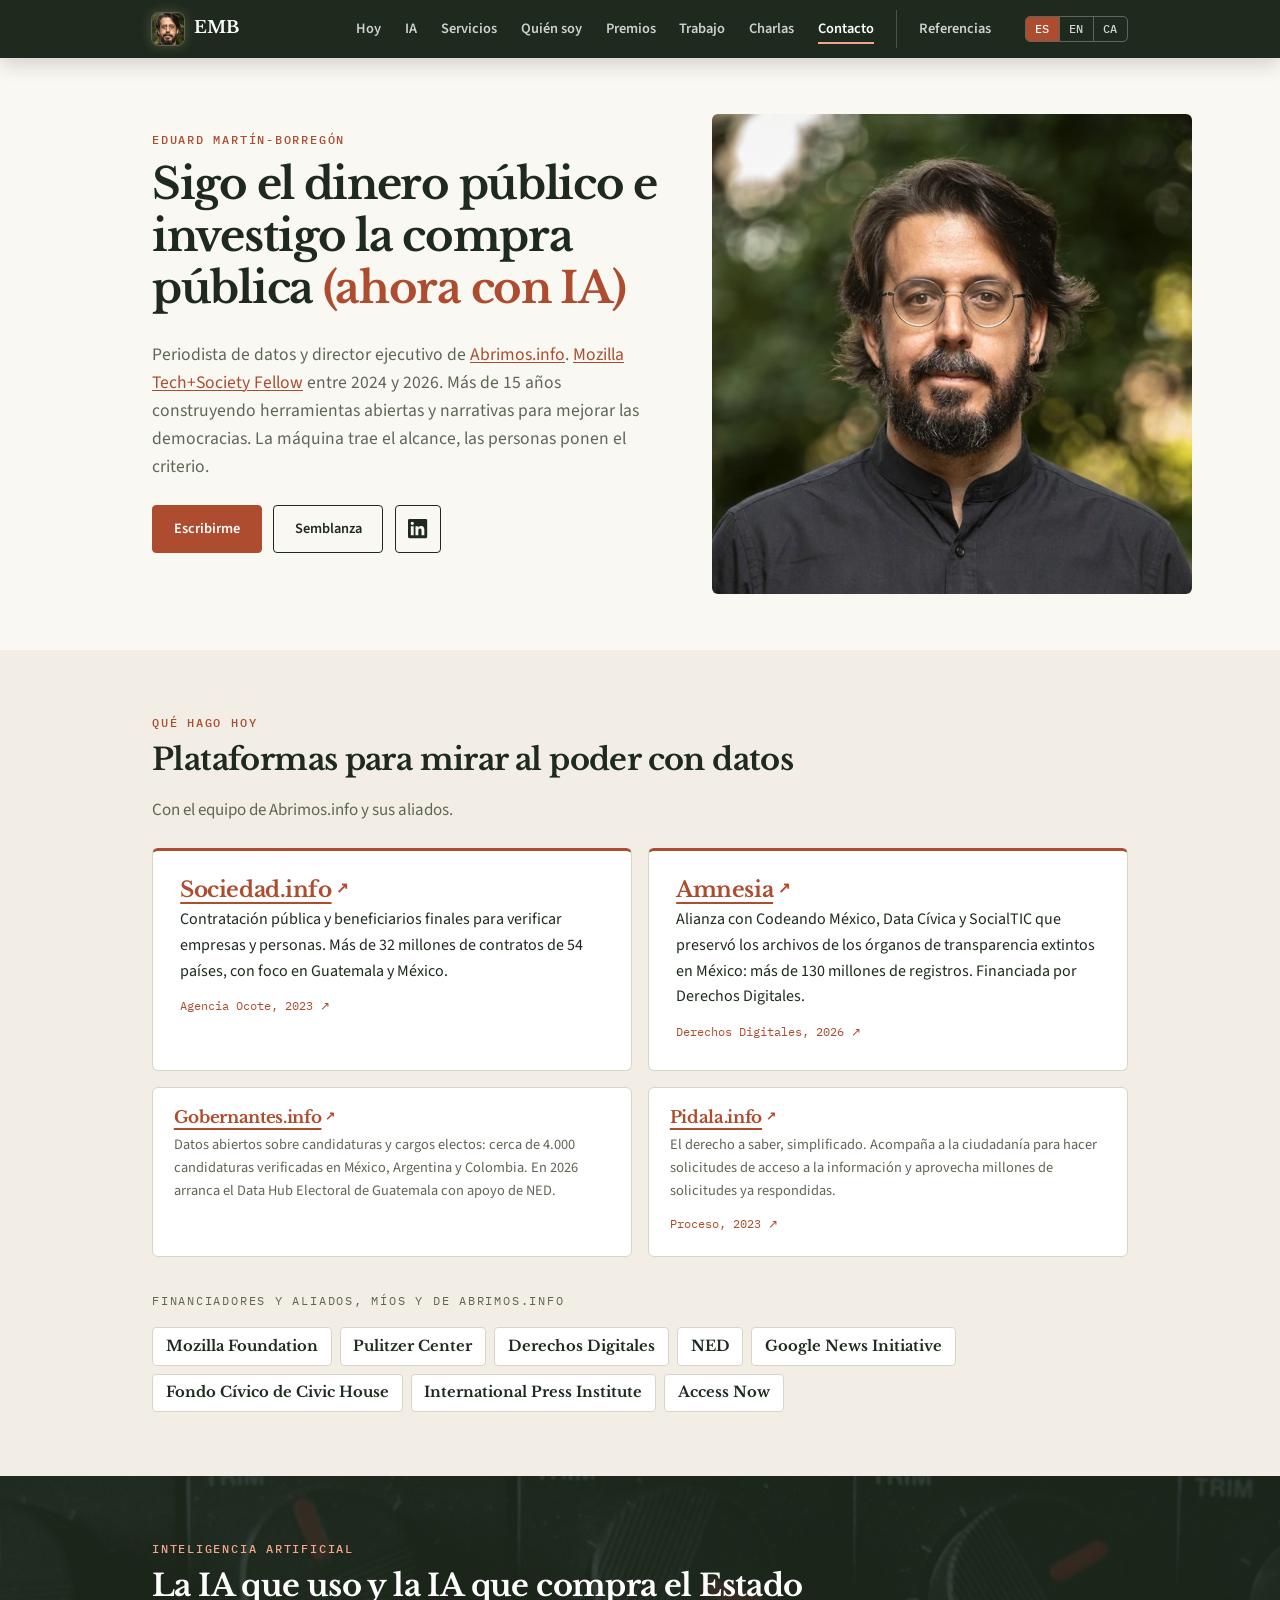
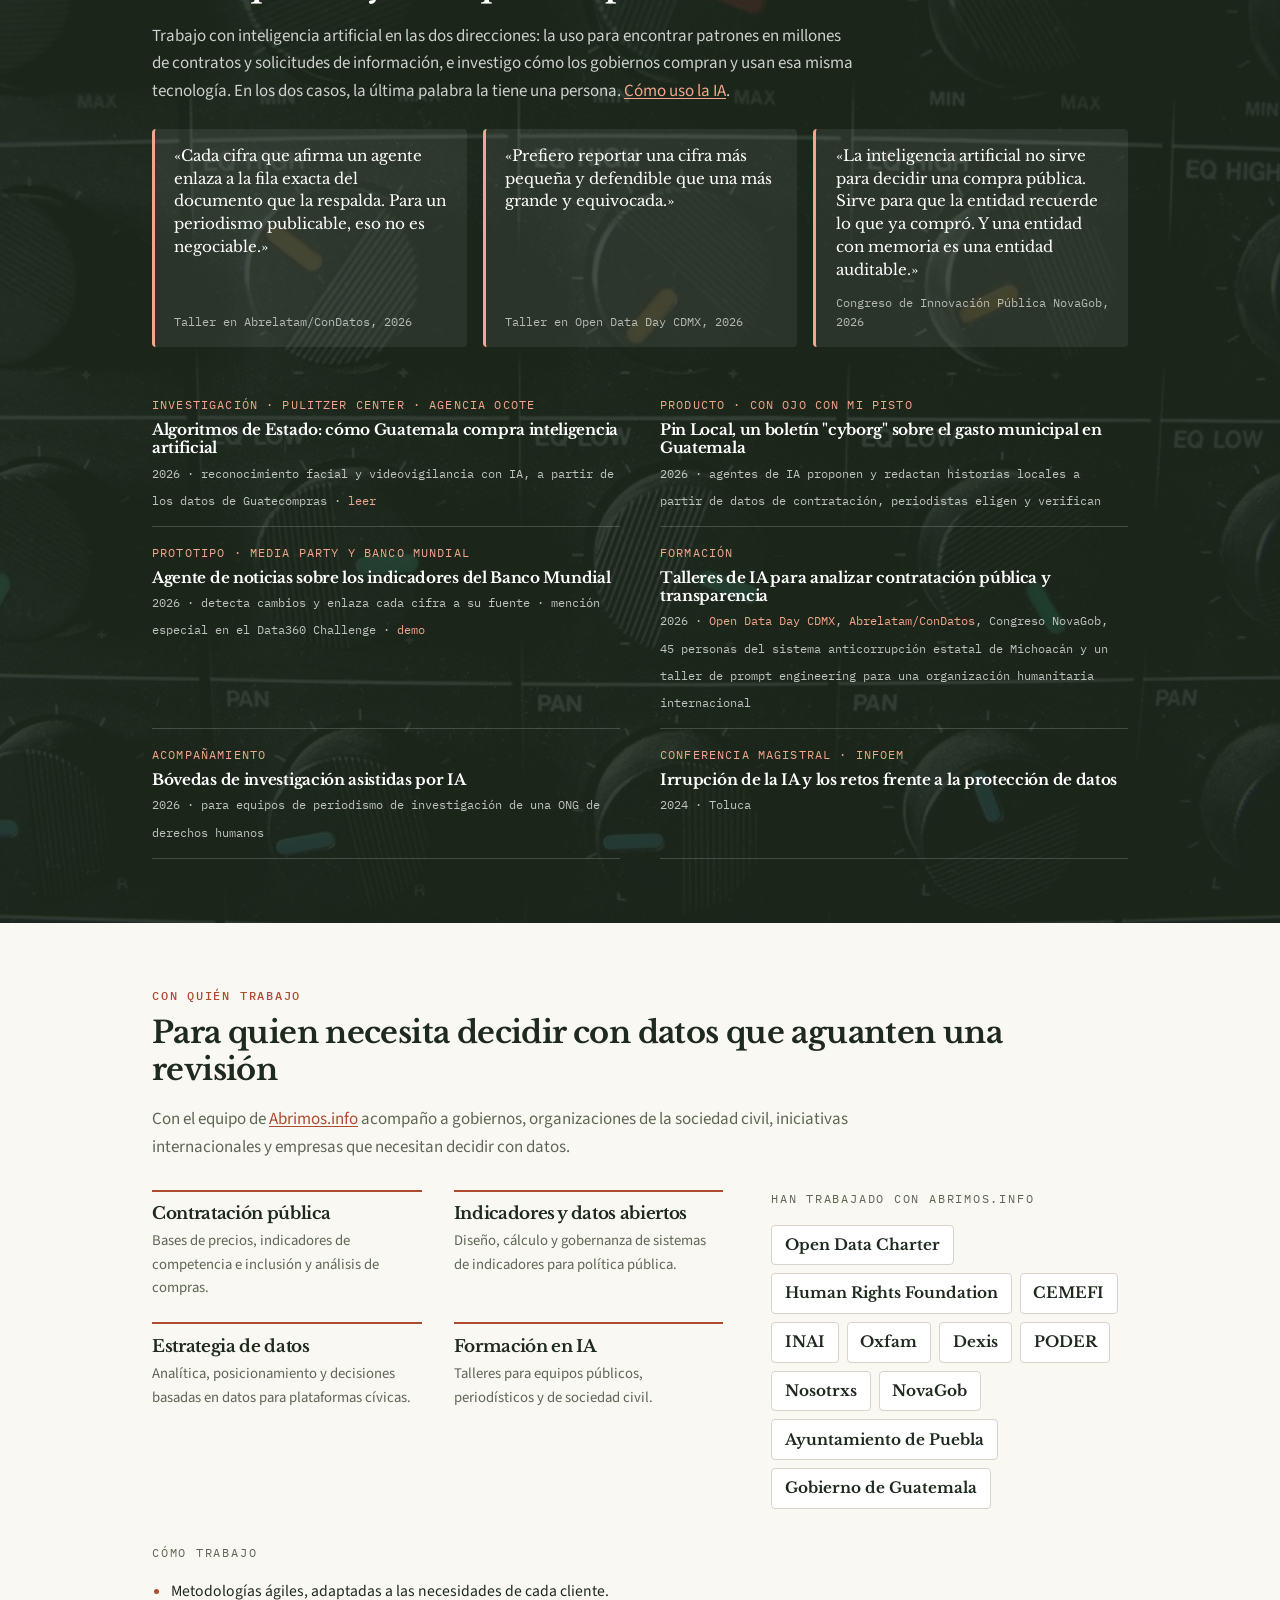
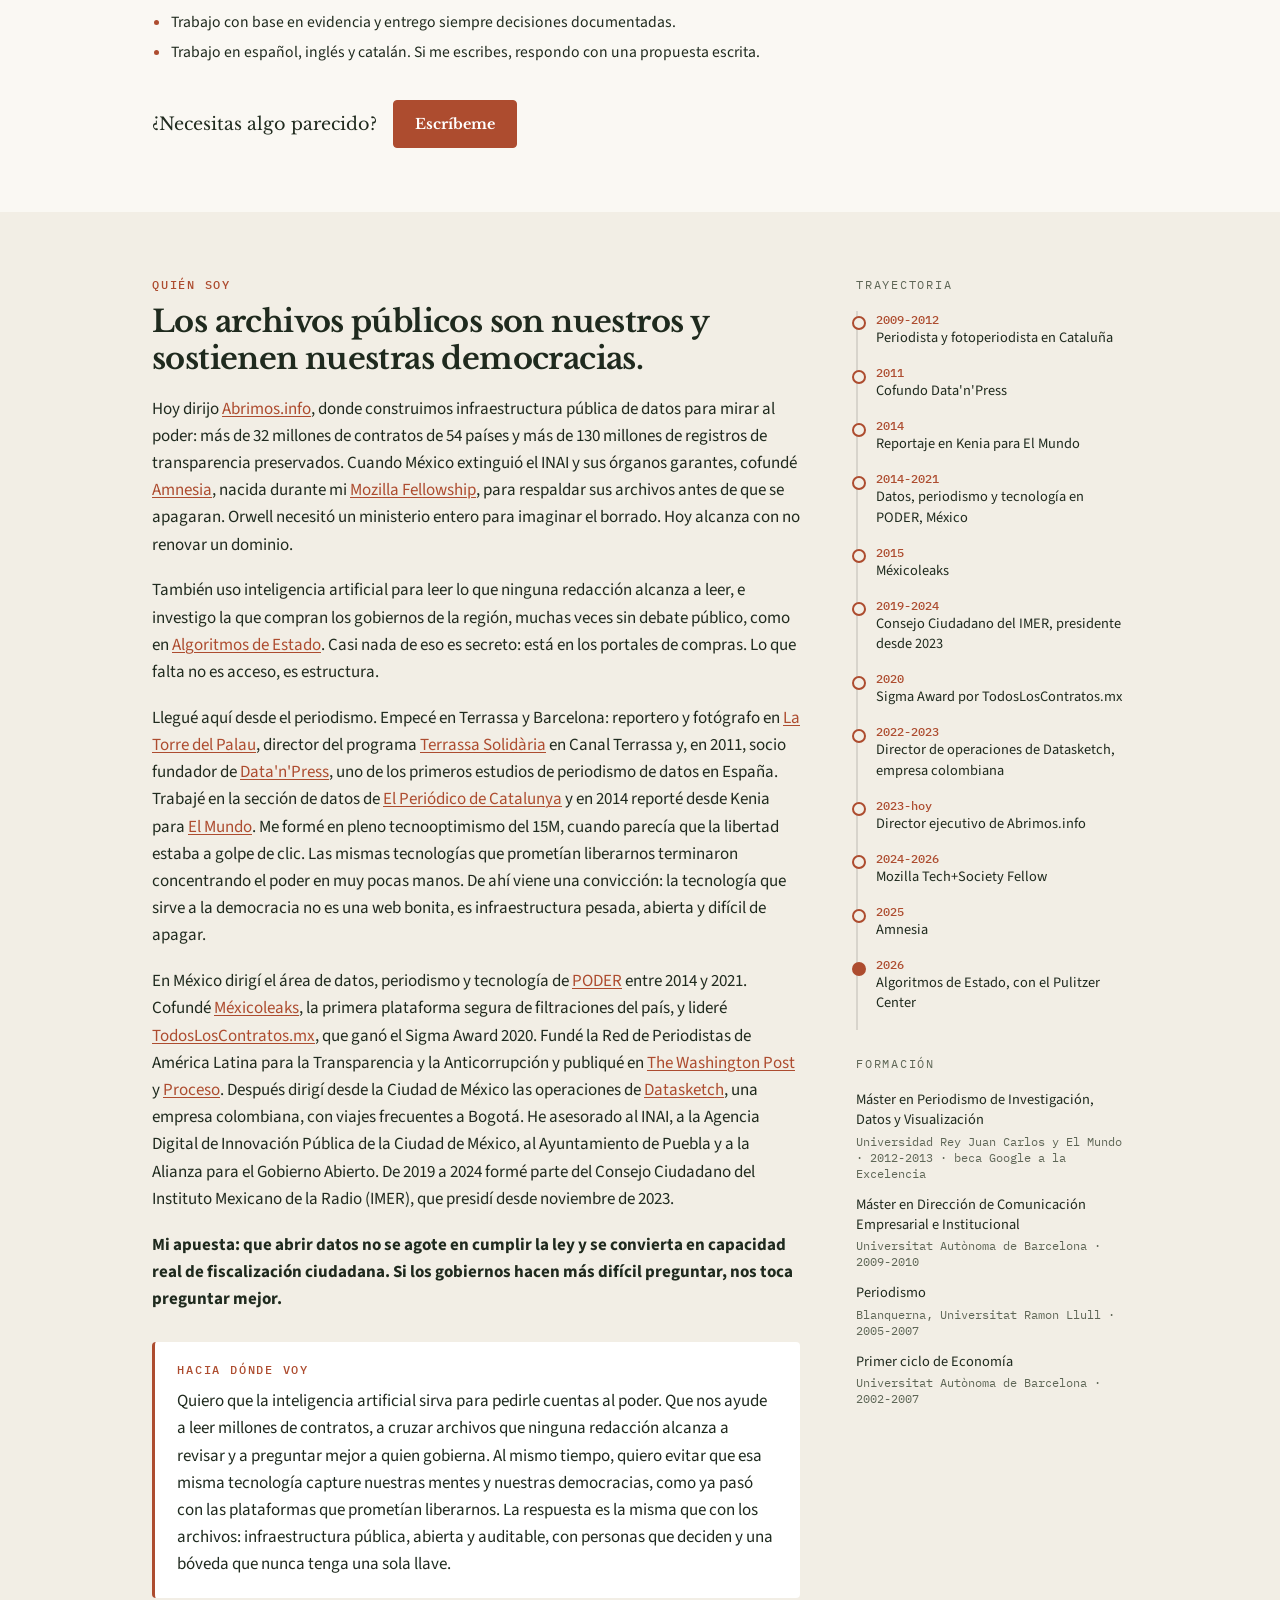
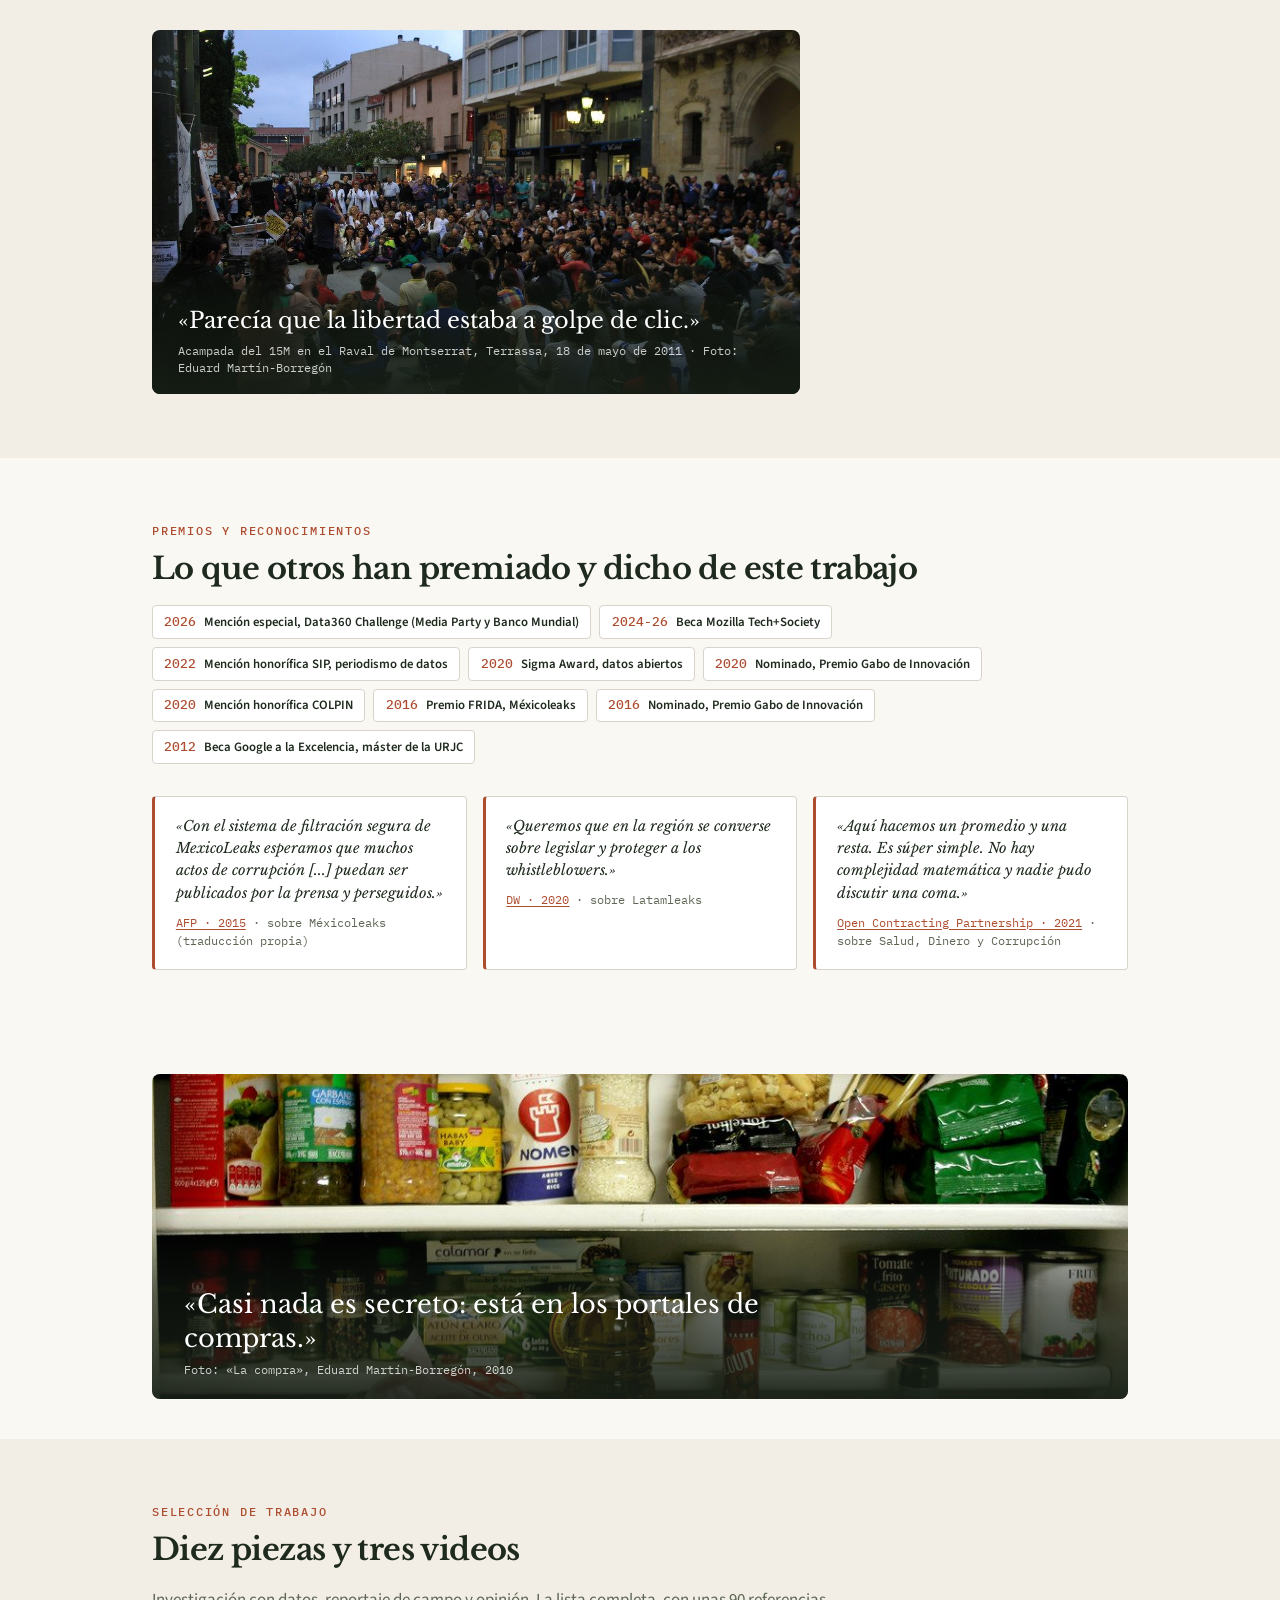
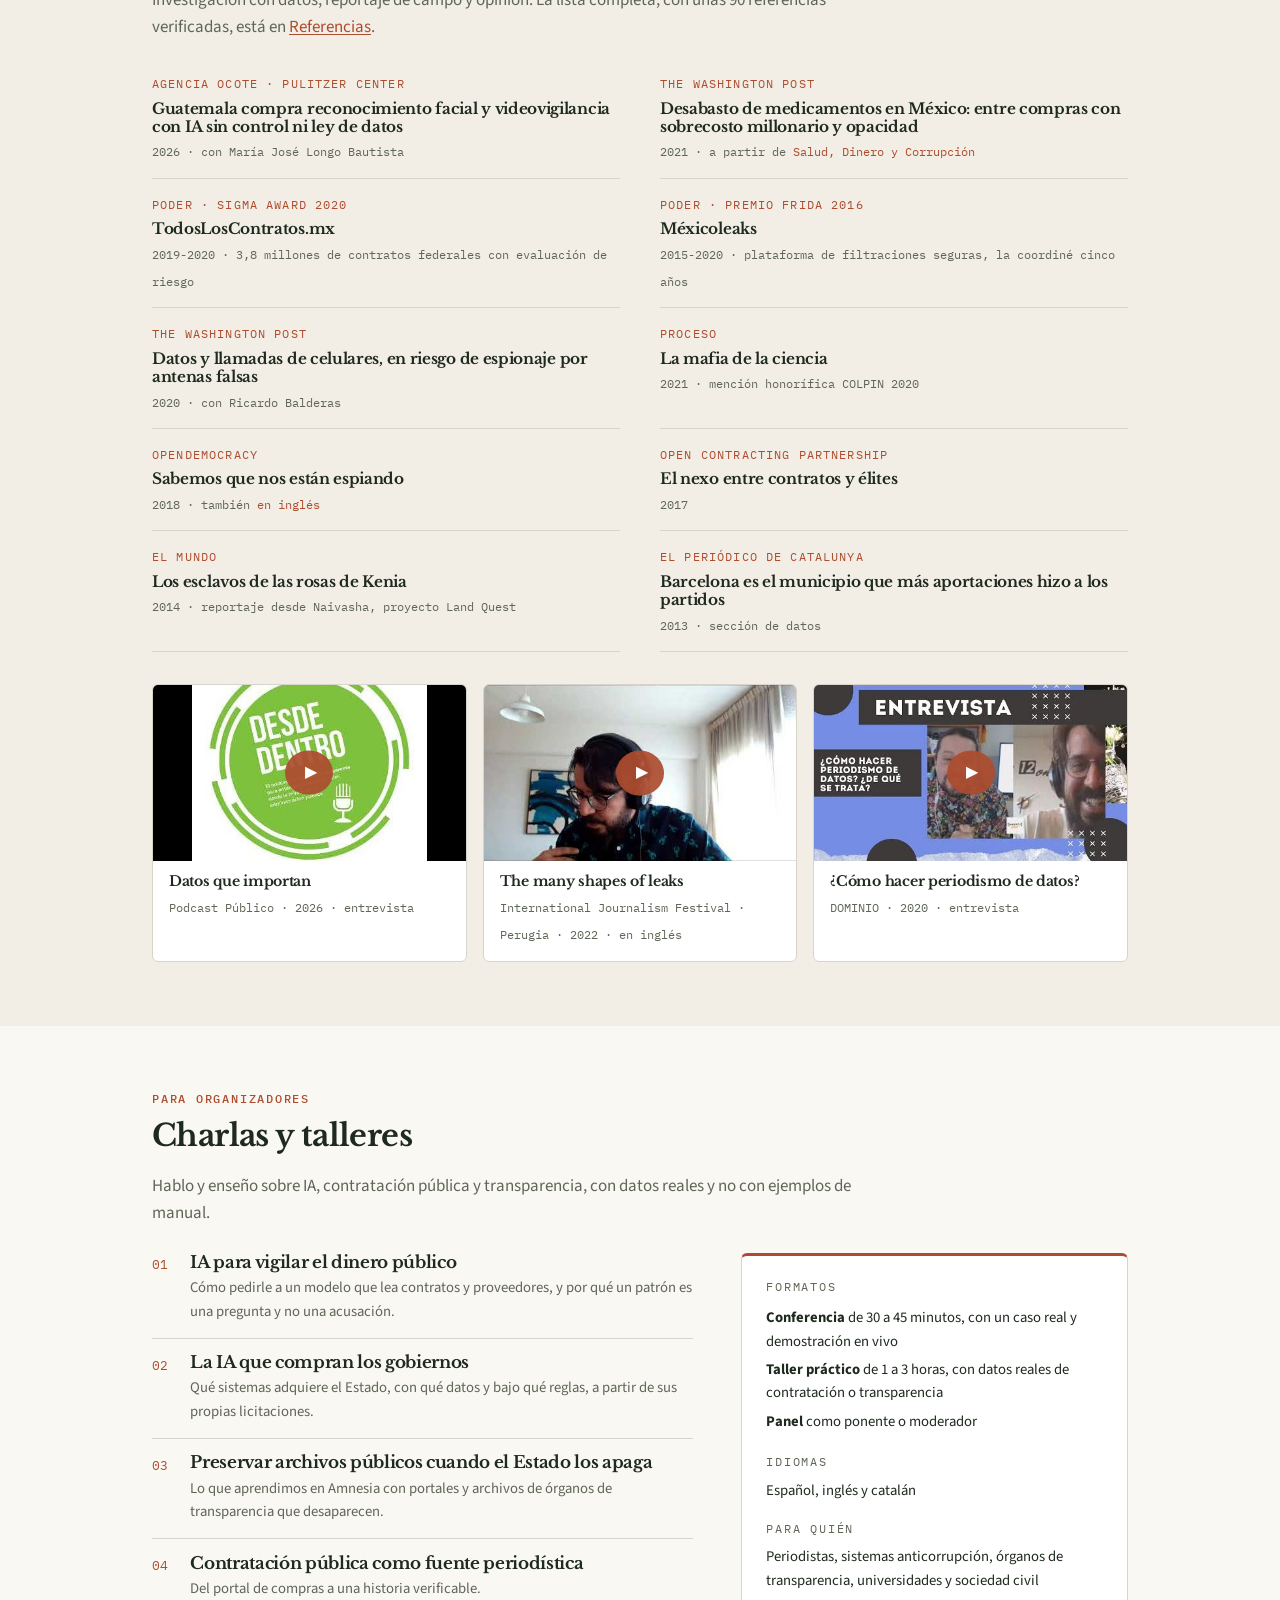
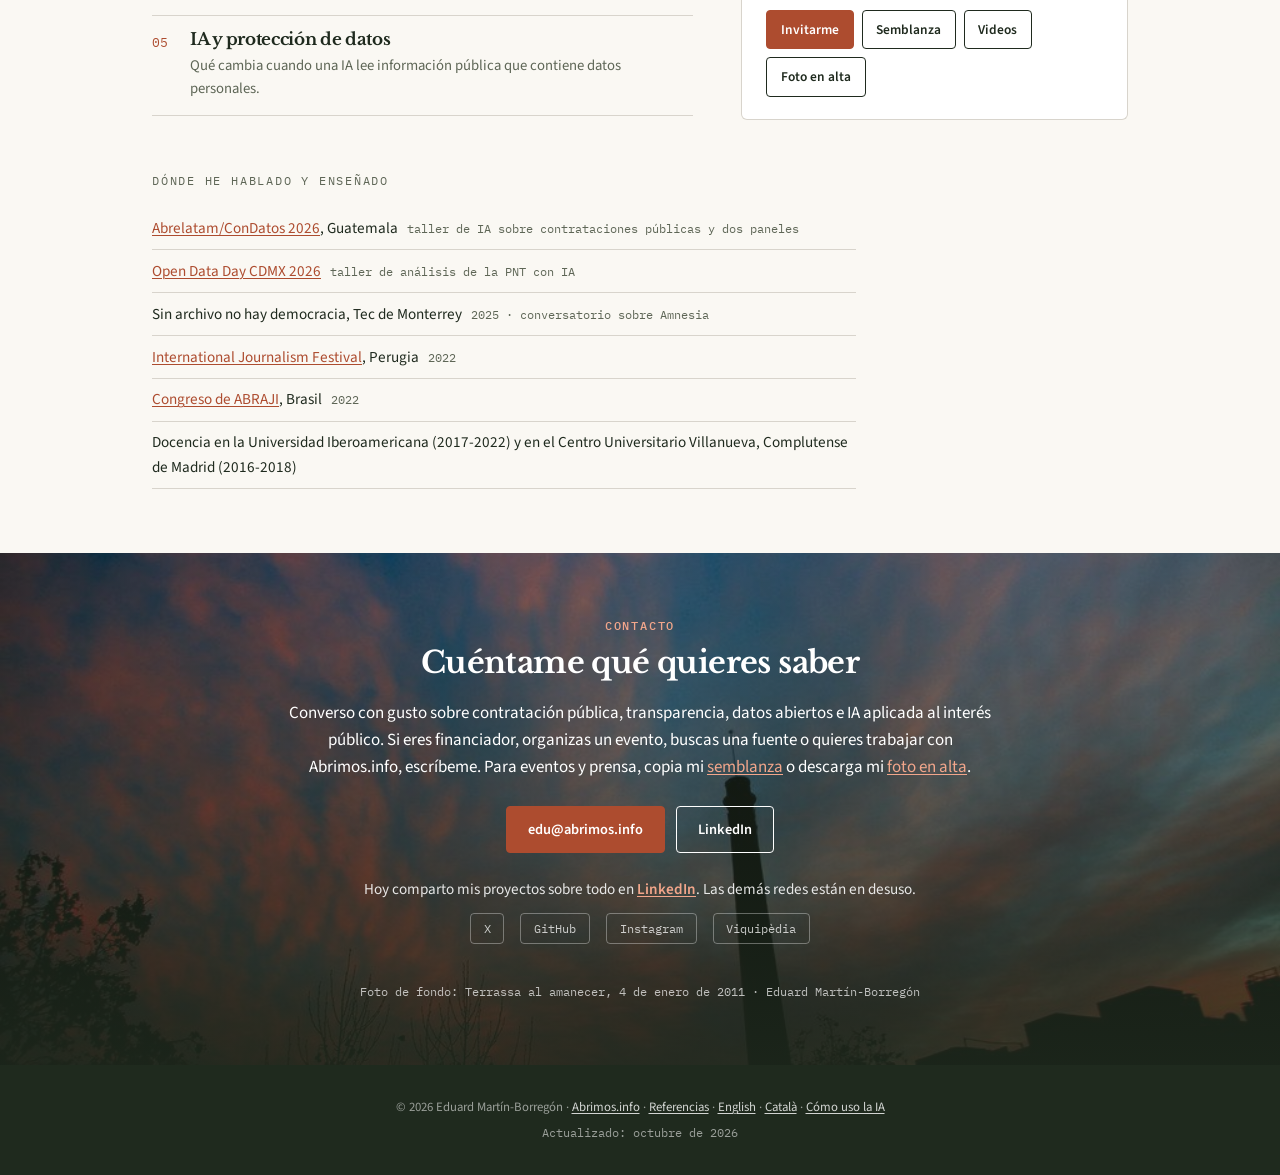
==== commit 64e00e1b: "Nuevo retrato con camisa mao y paleta ajustada a la foto - Retrato, foto en alta, avatar y tarjeta o" ====
--- a/index.html
+++ b/index.html
@@ -12,7 +12,7 @@
 	</script>
 	<meta charset="utf-8" />
 	<meta name="viewport" content="width=device-width, initial-scale=1" />
-	<meta name="theme-color" content="#1C2B3A" />
+	<meta name="theme-color" content="#1F2A1E" />
 	<title>Eduard Martín-Borregón | Periodista de datos, contratación pública e IA</title>
 	<meta name="description" content="Periodista de datos y director ejecutivo de Abrimos.info. Sigo el dinero público y la compra pública en América Latina, ahora también con IA. Sigma Award 2020 y Mozilla Fellow 2024-2026." />
 	<meta name="author" content="Eduard Martín-Borregón" />
--- a/style.css
+++ b/style.css
@@ -146,8 +146,8 @@
   unicode-range: U+0000-00FF, U+0131, U+0152-0153, U+02BB-02BC, U+02C6, U+02DA, U+02DC, U+0304, U+0308, U+0329, U+2000-206F, U+20AC, U+2122, U+2191, U+2193, U+2212, U+2215, U+FEFF, U+FFFD;
 }
 :root {
-	--bg: #FAFAF7; --bg-alt: #F2F0EB; --ink: #1C2B3A; --accent: #AD4C2F; --accent-dark: #8E3A22; --accent-light: #F2A68B;
-	--muted: #5A6B7B; --border: #D8D4CC; --card: #FFFFFF;
+	--bg: #FAF8F3; --bg-alt: #F2EEE5; --ink: #1F2A1E; --accent: #AD4C2F; --accent-dark: #8E3A22; --accent-light: #F2A68B;
+	--muted: #5E6656; --border: #D8D4CC; --card: #FFFFFF;
 	--serif: 'Libre Baskerville', Georgia, 'Times New Roman', serif;
 	--sans: 'Source Sans 3', 'Helvetica Neue', Arial, sans-serif;
 	--mono: 'IBM Plex Mono', 'SFMono-Regular', Menlo, monospace;
@@ -266,7 +266,7 @@
 .band { margin: 0 auto; padding-top: 2.5rem; padding-bottom: 2.5rem; }
 .band figure { position: relative; margin: 0; border-radius: 8px; overflow: hidden; background: var(--ink); }
 .band img { width: 100%; aspect-ratio: 21 / 7; object-fit: cover; }
-.band figcaption { position: absolute; inset: auto 0 0 0; padding: 4rem 2rem 1.3rem; background: linear-gradient(to top, rgba(20,30,42,0.92), rgba(20,30,42,0.55) 60%, rgba(20,30,42,0)); color: #fff; }
+.band figcaption { position: absolute; inset: auto 0 0 0; padding: 4rem 2rem 1.3rem; background: linear-gradient(to top, rgba(22,30,21,0.92), rgba(22,30,21,0.55) 60%, rgba(22,30,21,0)); color: #fff; }
 .band blockquote { margin: 0 0 0.4rem; font-family: var(--serif); font-size: clamp(1.15rem, 2.4vw, 1.6rem); line-height: 1.3; max-width: 40rem; }
 .band .credit { display: block; line-height: 1.5; font-family: var(--mono); font-size: 0.72rem; color: rgba(255,255,255,0.78); }
 @media (max-width: 760px) {
@@ -313,7 +313,7 @@
 /* Contacto sobre foto */
 section.contact-photo { position: relative; color: #fff; background: var(--ink); overflow: hidden; }
 section.contact-photo::before { content: ''; position: absolute; inset: 0; background: url('images/fotos/terrassa-atardecer.jpg') center 40% / cover no-repeat; opacity: 0.9; }
-section.contact-photo::after { content: ''; position: absolute; inset: 0; background: linear-gradient(to bottom, rgba(28,43,58,0.35), rgba(28,43,58,0.6) 55%, rgba(28,43,58,0.85)); }
+section.contact-photo::after { content: ''; position: absolute; inset: 0; background: linear-gradient(to bottom, rgba(31,42,30,0.35), rgba(31,42,30,0.6) 55%, rgba(31,42,30,0.85)); }
 section.contact-photo > .wrap { position: relative; z-index: 1; }
 section.contact-photo .label { color: var(--accent-light); }
 section.contact-photo .btn { border-color: #fff; color: #fff; }
@@ -325,8 +325,8 @@
 
 /* Semblanza (diálogo) */
 button.btn { font-family: var(--sans); background: transparent; cursor: pointer; line-height: 1.2; }
-dialog.bio { width: min(46rem, calc(100vw - 2rem)); max-height: calc(100vh - 3rem); padding: 1.8rem 2rem; border: none; border-radius: 10px; background: var(--bg); color: var(--ink); box-shadow: 0 20px 60px rgba(20,30,42,0.35); }
-dialog.bio::backdrop { background: rgba(20,30,42,0.6); }
+dialog.bio { width: min(46rem, calc(100vw - 2rem)); max-height: calc(100vh - 3rem); padding: 1.8rem 2rem; border: none; border-radius: 10px; background: var(--bg); color: var(--ink); box-shadow: 0 20px 60px rgba(22,30,21,0.35); }
+dialog.bio::backdrop { background: rgba(22,30,21,0.6); }
 .bio-head { display: flex; justify-content: space-between; align-items: center; }
 .bio-head h2 { margin: 0; }
 .bio-close { border: none; background: none; font-size: 1.8rem; line-height: 1; color: var(--muted); cursor: pointer; padding: 0.2rem 0.5rem; }
@@ -340,11 +340,11 @@
 dialog.bio:focus, dialog.bio:focus-visible { outline: none; }
 
 /* Menú (rediseño 2026-10-14) */
-nav.top { position: sticky; top: 0; z-index: 10; background: var(--ink); color: #fff; box-shadow: 0 1px 0 rgba(255,255,255,0.06), 0 6px 18px rgba(20,30,42,0.18); }
+nav.top { position: sticky; top: 0; z-index: 10; background: var(--ink); color: #fff; box-shadow: 0 1px 0 rgba(255,255,255,0.06), 0 6px 18px rgba(22,30,21,0.18); }
 nav.top .wrap { display: flex; align-items: center; gap: 1.5rem; height: 3.6rem; }
 nav.top .logo { display: inline-flex; align-items: center; gap: 0.6rem; font-family: var(--serif); font-weight: 700; font-size: 1.05rem; letter-spacing: 0.02em; color: #fff; text-decoration: none; flex-shrink: 0; }
-nav.top .logo img { width: 32px; height: 32px; border-radius: 7px; object-fit: cover; box-shadow: 0 0 0 1px rgba(255,255,255,0.18), 0 0 12px rgba(120,180,255,0.35); transition: box-shadow 0.25s; }
-nav.top .logo:hover img { box-shadow: 0 0 0 1px rgba(255,255,255,0.4), 0 0 18px rgba(120,180,255,0.65); }
+nav.top .logo img { width: 32px; height: 32px; border-radius: 7px; object-fit: cover; box-shadow: 0 0 0 1px rgba(255,255,255,0.18), 0 0 12px rgba(202,174,136,0.35); transition: box-shadow 0.25s; }
+nav.top .logo:hover img { box-shadow: 0 0 0 1px rgba(255,255,255,0.4), 0 0 18px rgba(202,174,136,0.65); }
 nav.top .menu { list-style: none; margin: 0 0 0 auto; padding: 0; display: flex; align-items: center; gap: 0.2rem; }
 nav.top .menu a { display: block; padding: 0.45rem 0.65rem; border-radius: 4px; color: rgba(255,255,255,0.78); text-decoration: none; font-size: 0.9rem; font-weight: 600; position: relative; transition: color 0.15s, background 0.15s; }
 nav.top .menu a::after { content: ''; position: absolute; left: 0.65rem; right: 0.65rem; bottom: 0.2rem; height: 2px; background: var(--accent-light); transform: scaleX(0); transform-origin: left; transition: transform 0.2s; }
@@ -396,7 +396,7 @@
 /* Foto del 15M integrada en "Quién soy" */
 figure.inline-band { position: relative; margin: 2rem 0 0; border-radius: 8px; overflow: hidden; background: var(--ink); }
 figure.inline-band img { width: 100%; aspect-ratio: 16 / 9; object-fit: cover; }
-figure.inline-band figcaption { position: absolute; inset: auto 0 0 0; padding: 3.5rem 1.6rem 1.1rem; background: linear-gradient(to top, rgba(20,30,42,0.92), rgba(20,30,42,0.55) 60%, rgba(20,30,42,0)); color: #fff; }
+figure.inline-band figcaption { position: absolute; inset: auto 0 0 0; padding: 3.5rem 1.6rem 1.1rem; background: linear-gradient(to top, rgba(22,30,21,0.92), rgba(22,30,21,0.55) 60%, rgba(22,30,21,0)); color: #fff; }
 figure.inline-band blockquote { margin: 0 0 0.4rem; font-family: var(--serif); font-size: clamp(1.1rem, 2vw, 1.4rem); line-height: 1.3; }
 figure.inline-band .credit { display: block; line-height: 1.5; font-family: var(--mono); font-size: 0.72rem; color: rgba(255,255,255,0.78); }
 @media (max-width: 760px) { figure.inline-band img { aspect-ratio: 3 / 2; } figure.inline-band figcaption { position: static; padding: 0.9rem 1.1rem 1rem; background: var(--ink); } }
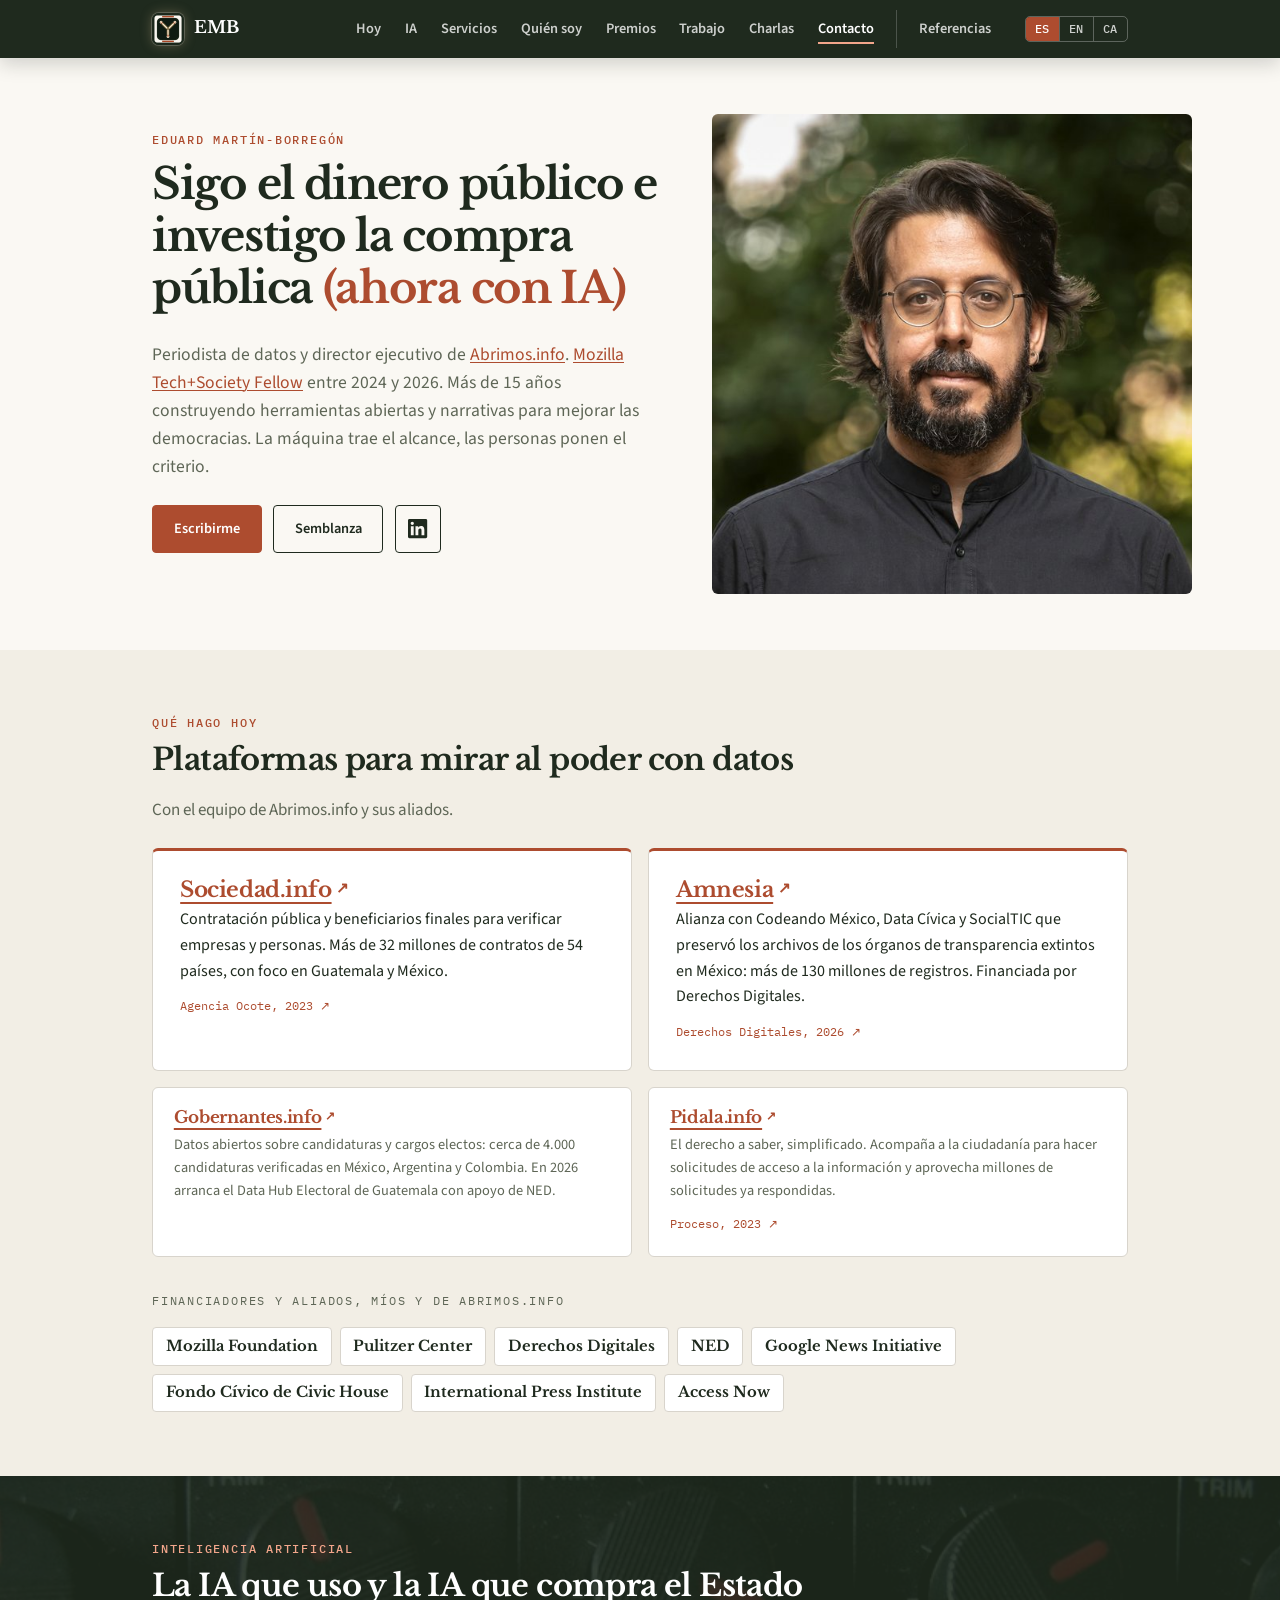
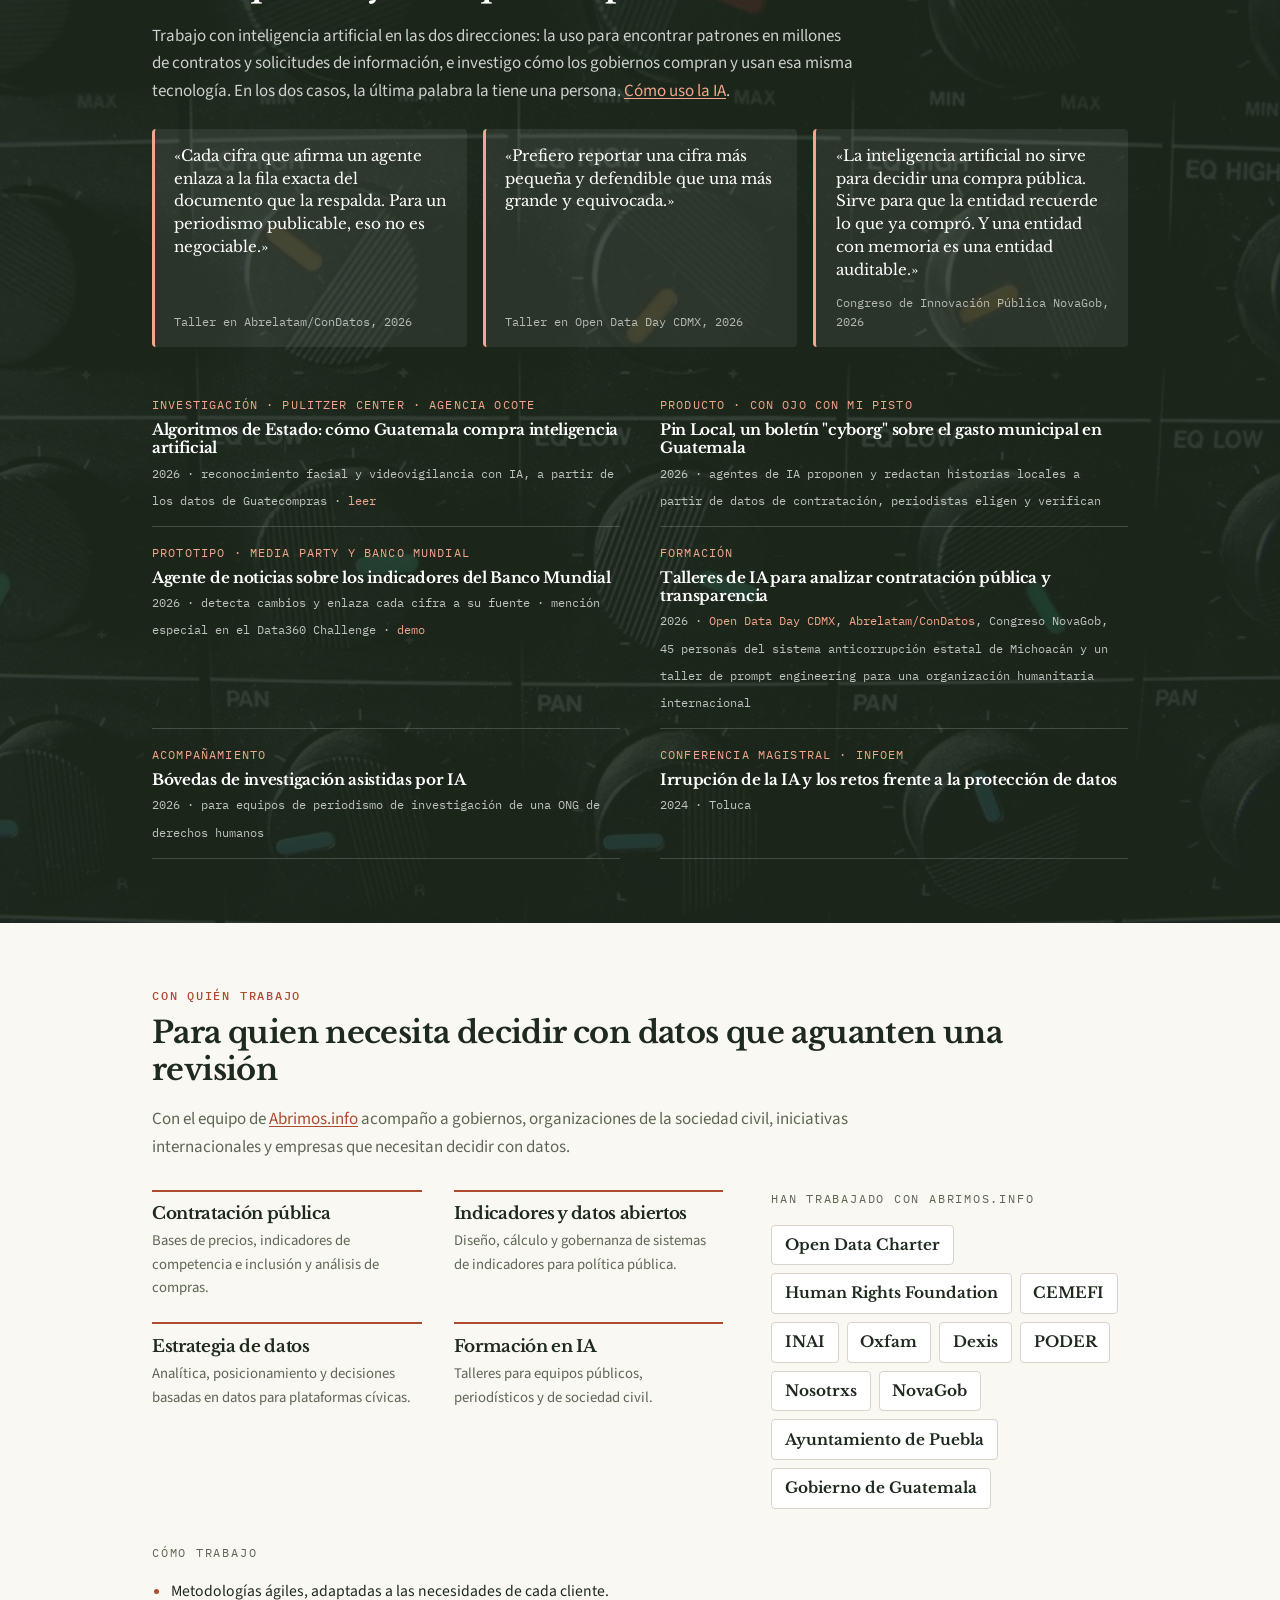
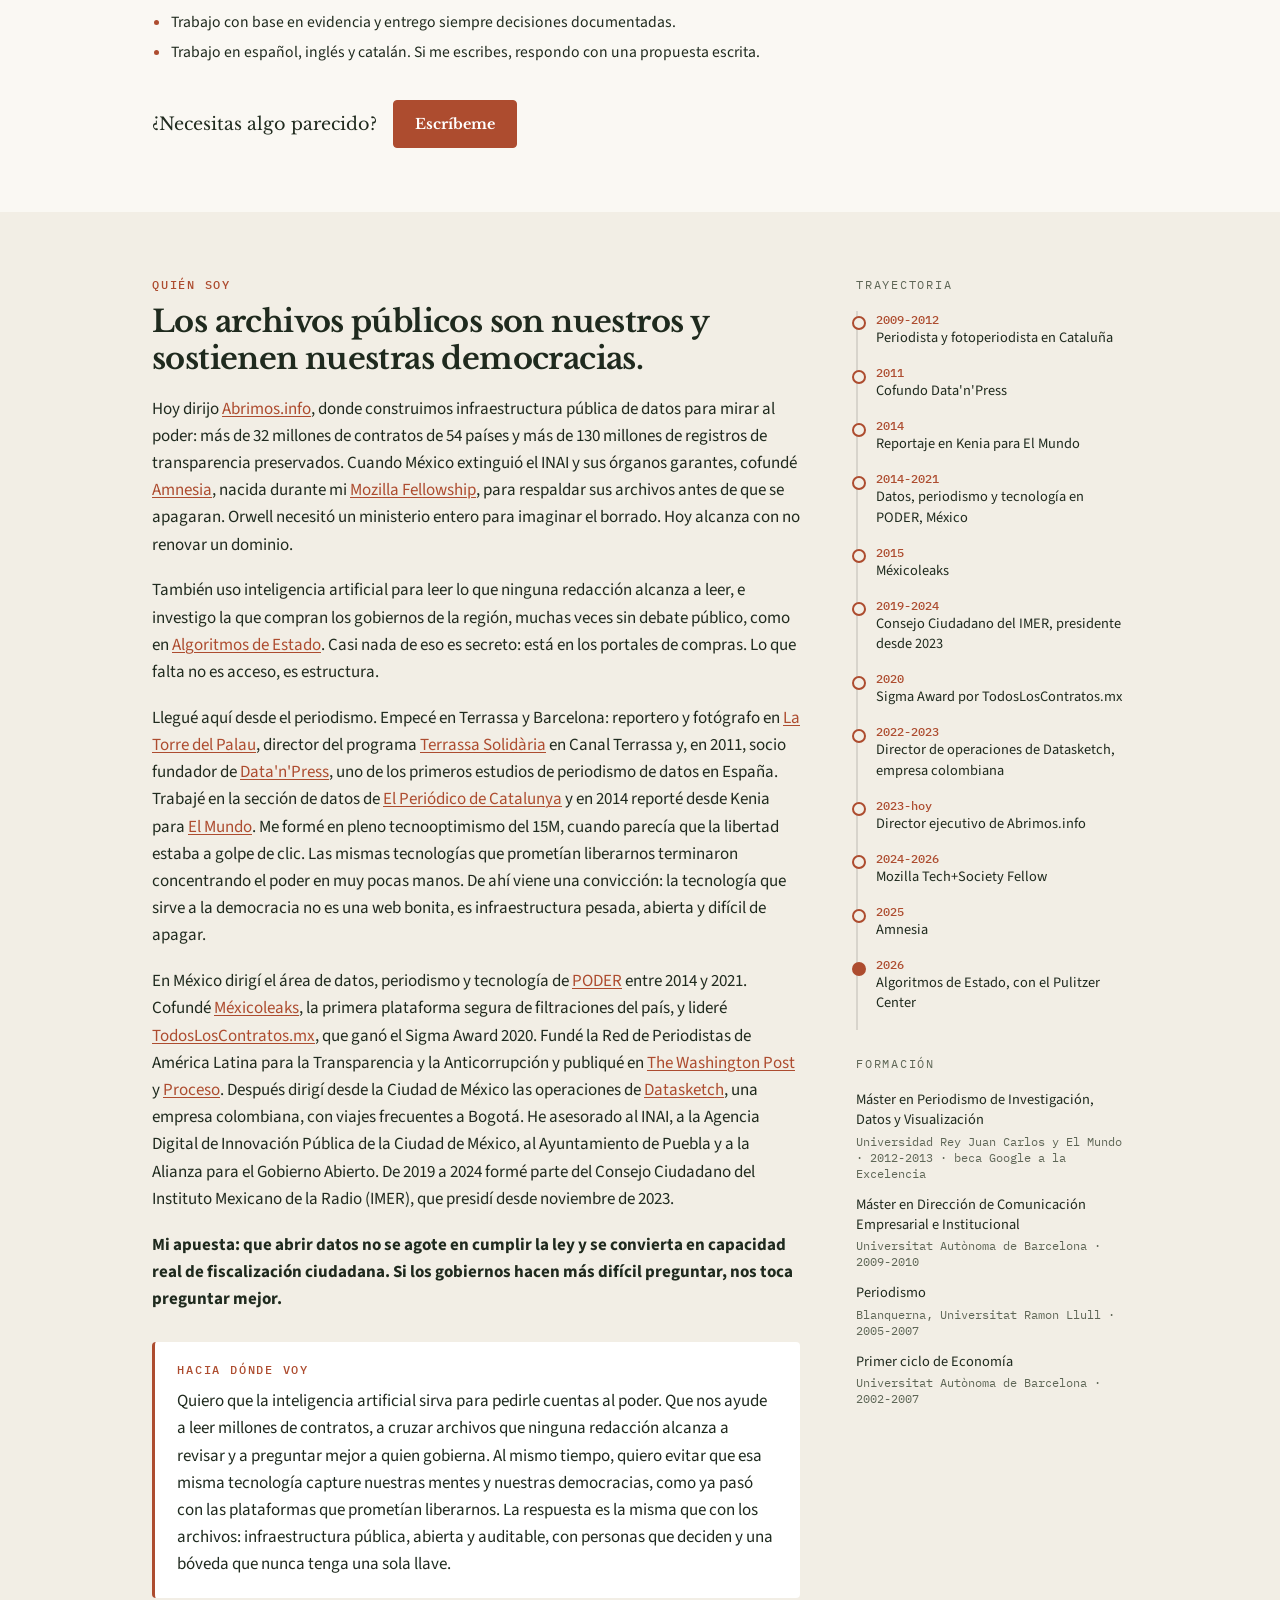
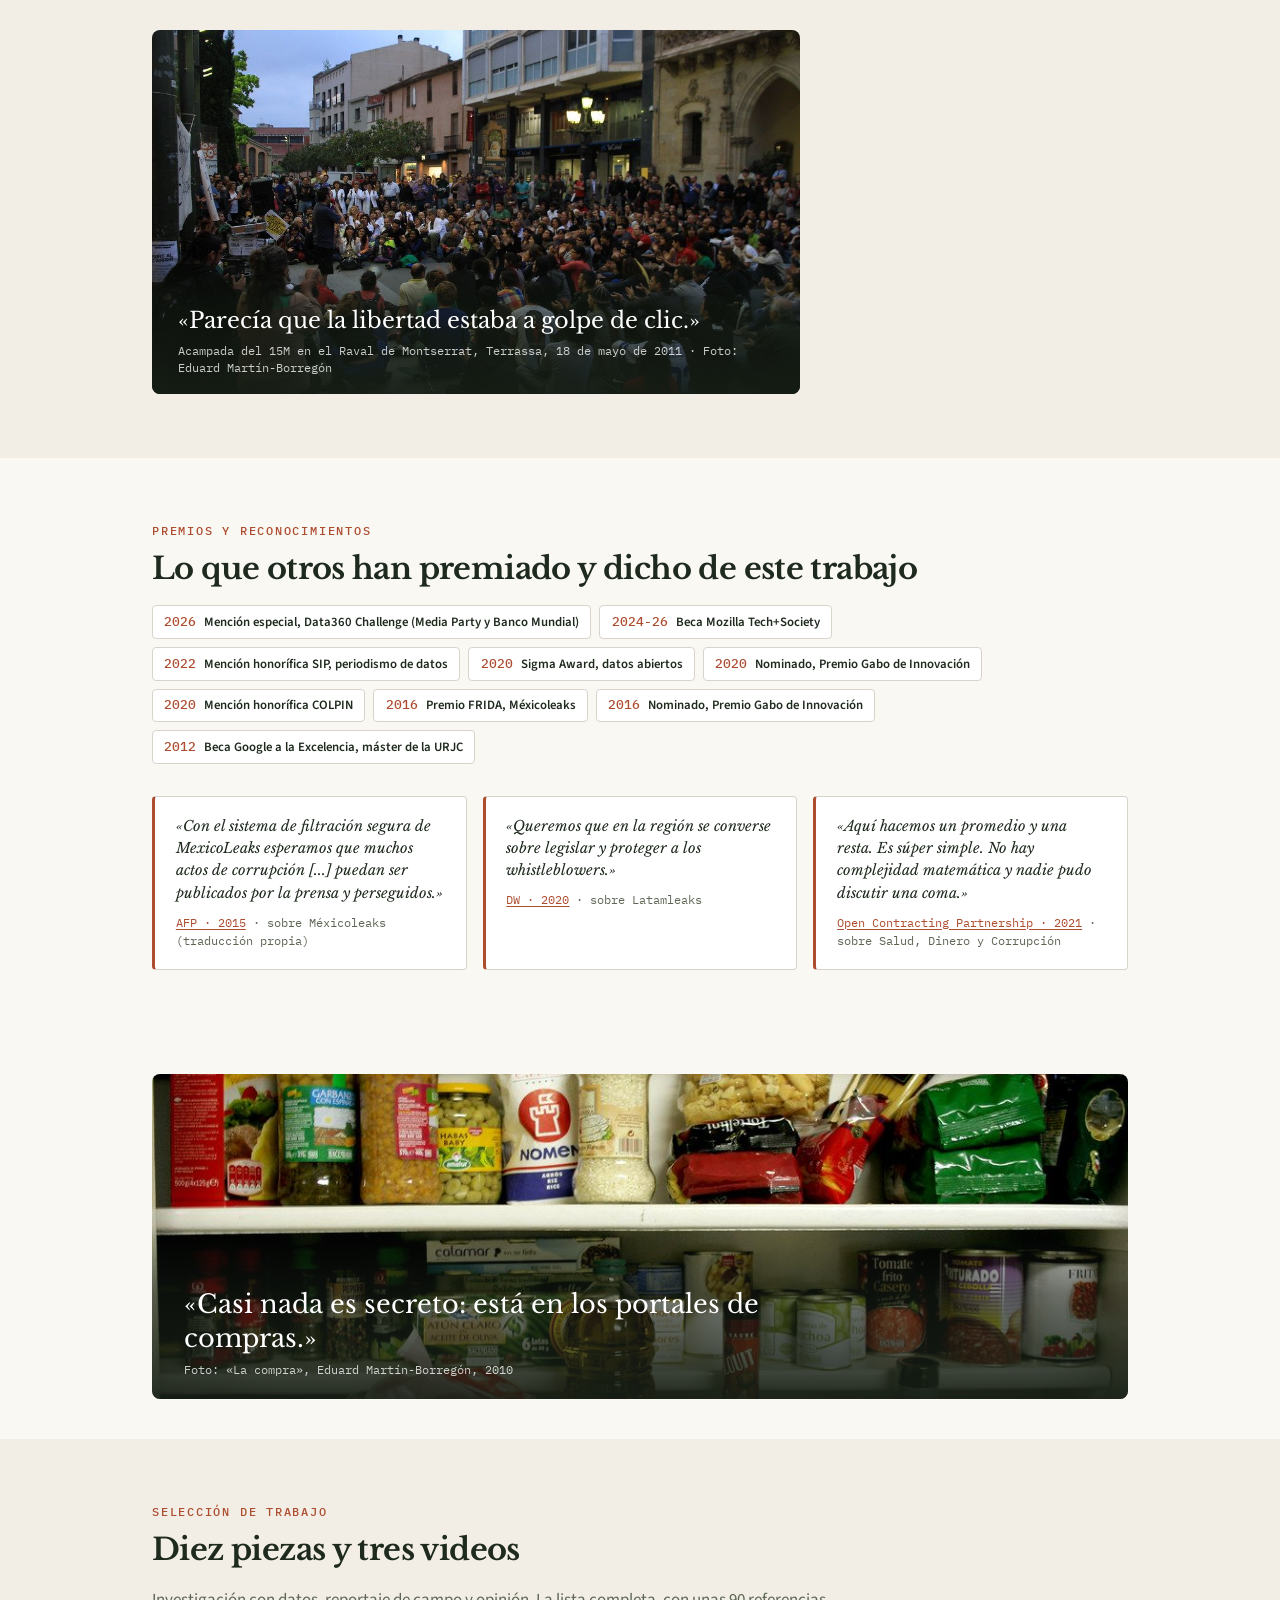
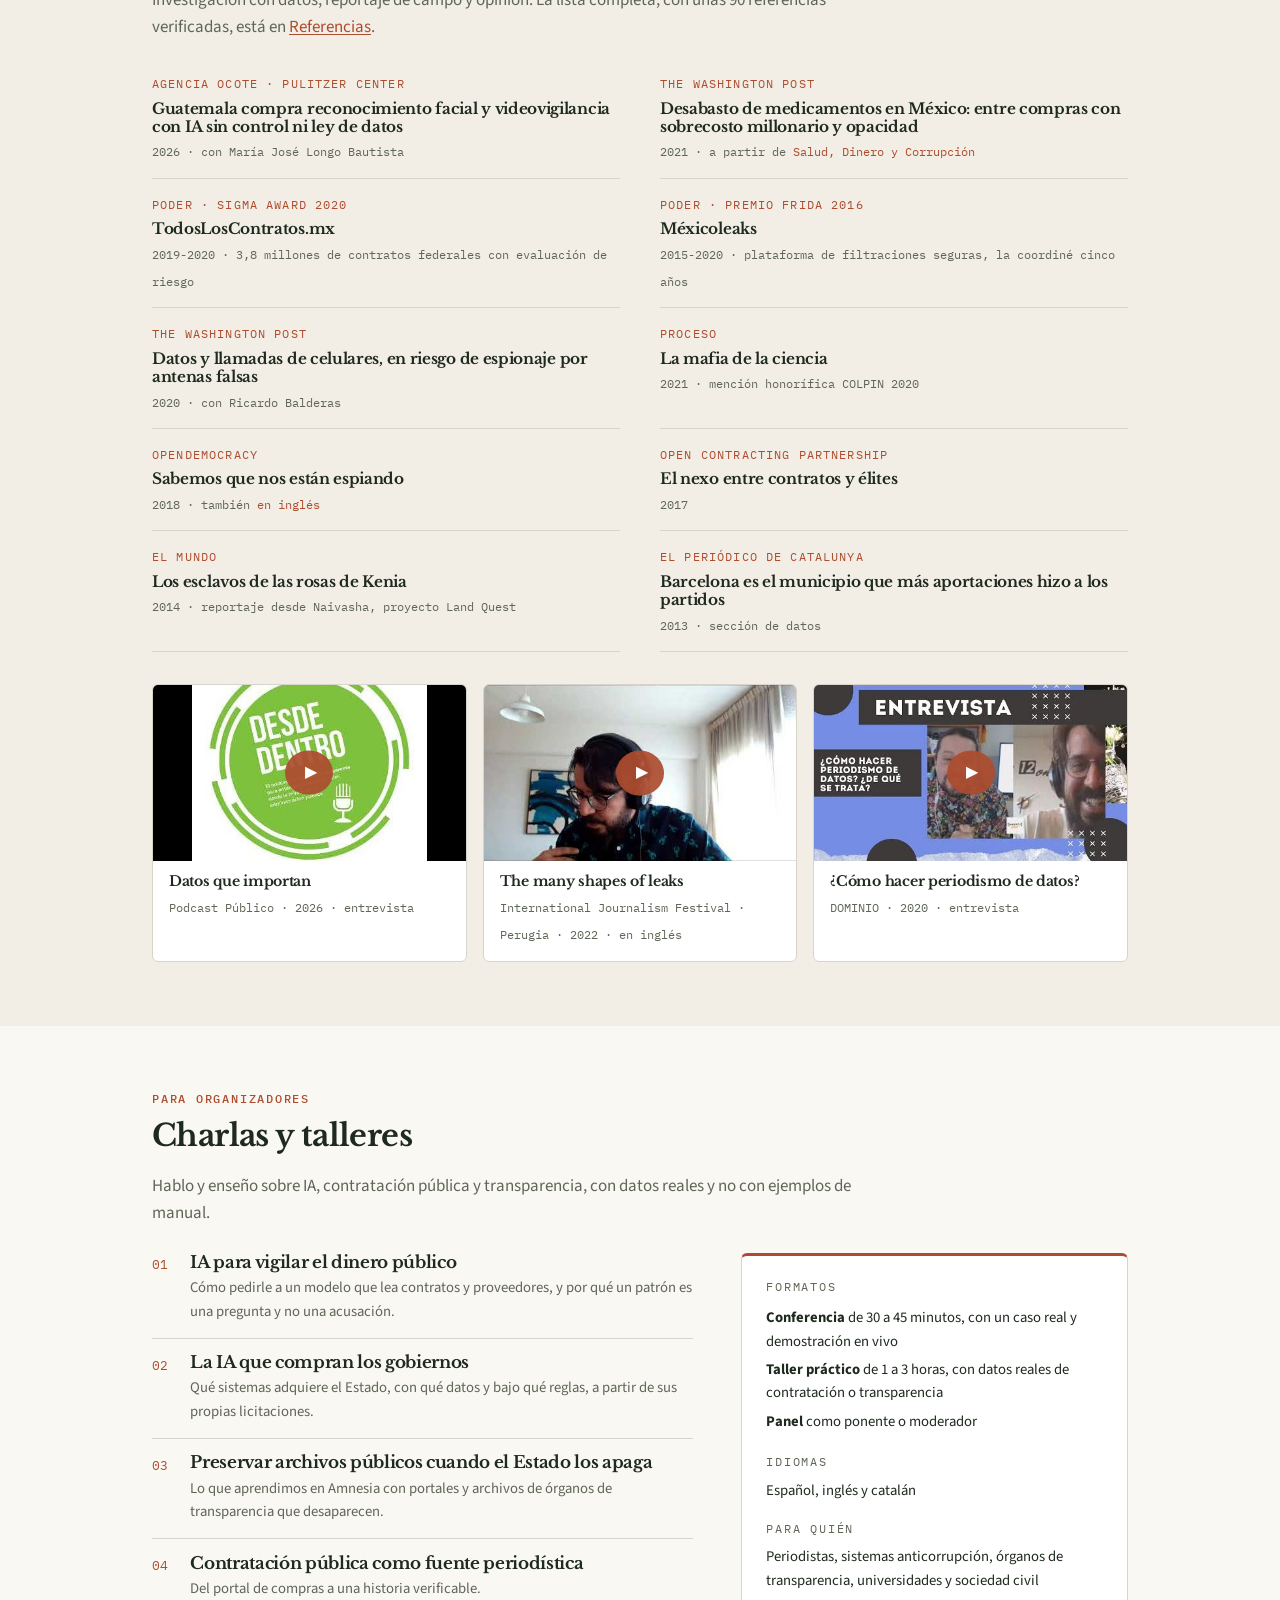
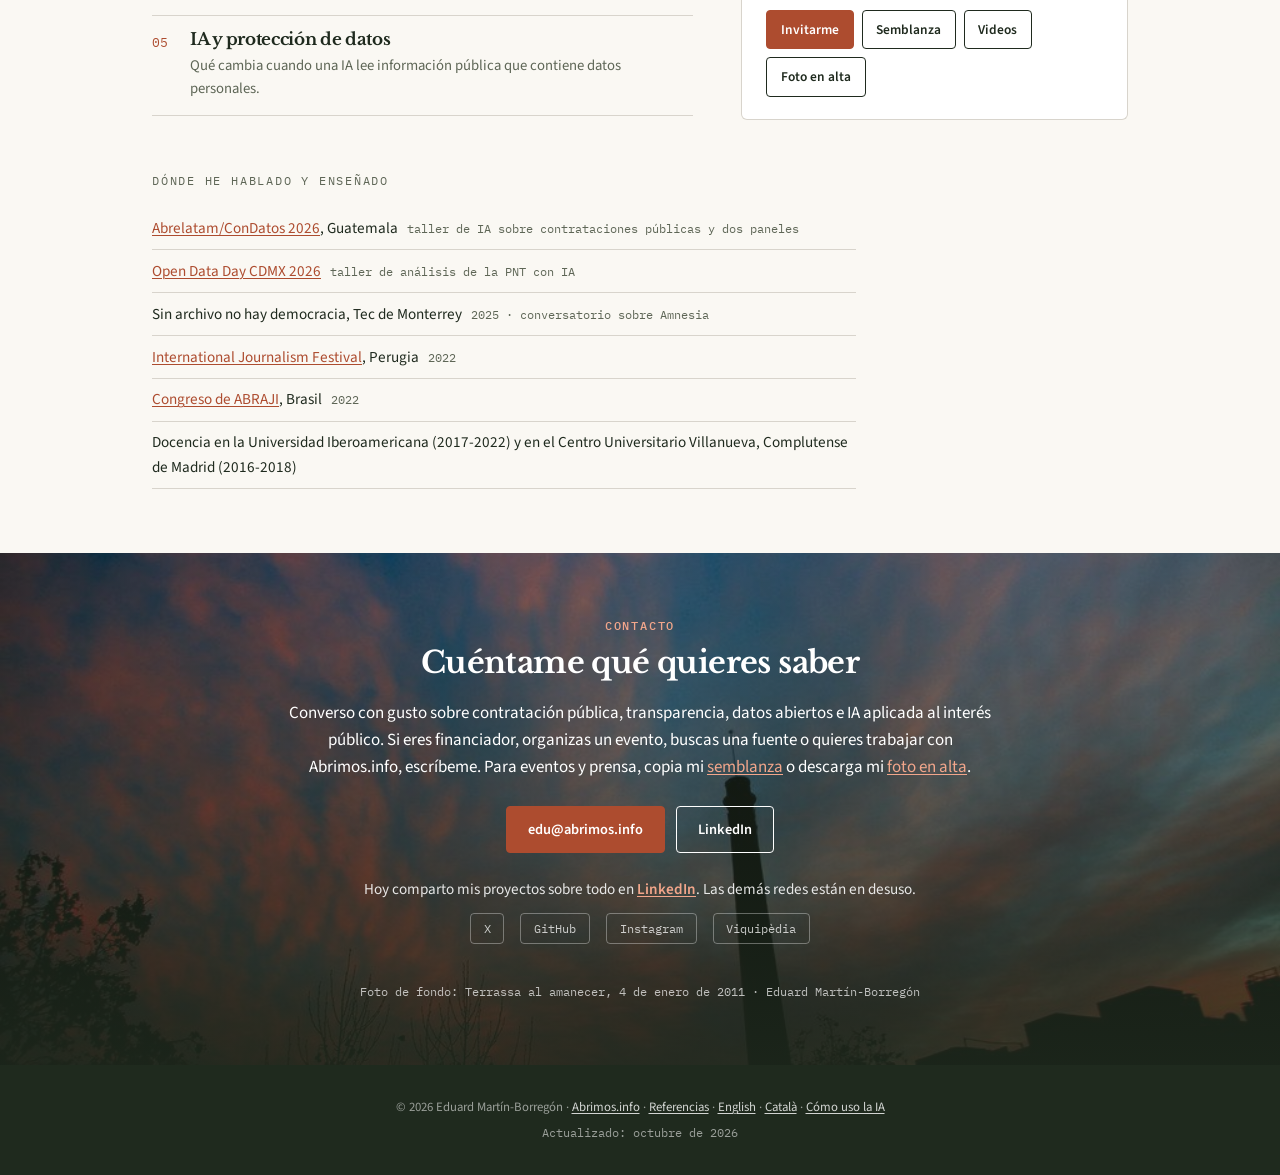
==== commit 0dd68f4a: "Condensador de fluzos como logo y favicon - favicon.svg y favicon.ico (16/32/48) con un condensador " ====
--- a/index.html
+++ b/index.html
@@ -22,6 +22,7 @@
 	<link rel="alternate" hreflang="ca" href="https://emartinborregon.com/ca/" />
 	<link rel="alternate" hreflang="x-default" href="https://emartinborregon.com/" />
 	<link rel="icon" href="favicon.ico" sizes="32x32" />
+	<link rel="icon" href="favicon.svg" type="image/svg+xml" />
 	<link rel="icon" href="icon-192.png" type="image/png" sizes="192x192" />
 	<link rel="apple-touch-icon" href="apple-touch-icon.png" />
 	<meta name="robots" content="index, follow, max-image-preview:large, max-snippet:-1" />
@@ -169,7 +170,7 @@
 
 <nav class="top">
 	<div class="wrap">
-		<a class="logo" href="#"><img src="images/avatar-emb.jpg" alt="" width="28" height="28" /><span>EMB</span></a>
+		<a class="logo" href="#"><img src="images/logo-fluzos.png" alt="" width="28" height="28" /><span>EMB</span></a>
 		<ul class="menu" aria-label="Menú principal">
 			<li><a href="#hoy">Hoy</a></li>
 			<li><a href="#ia">IA</a></li>
